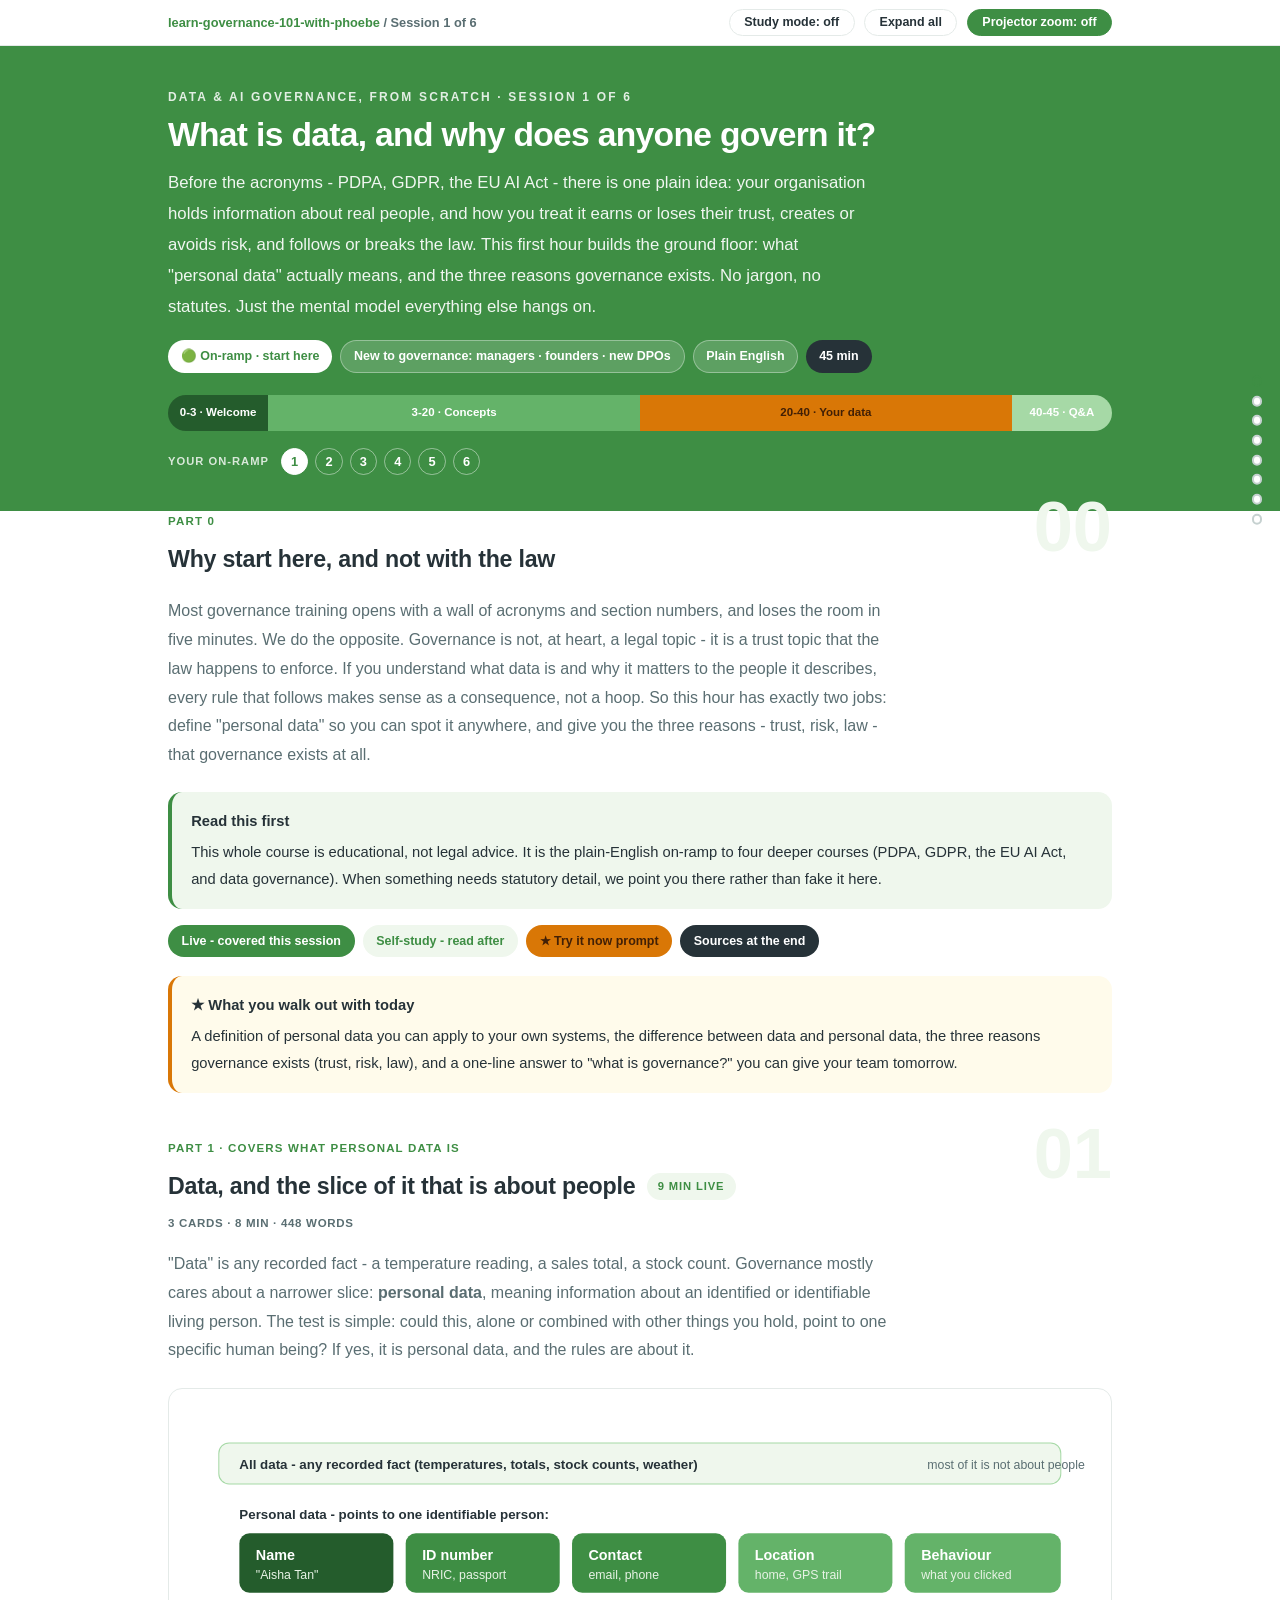
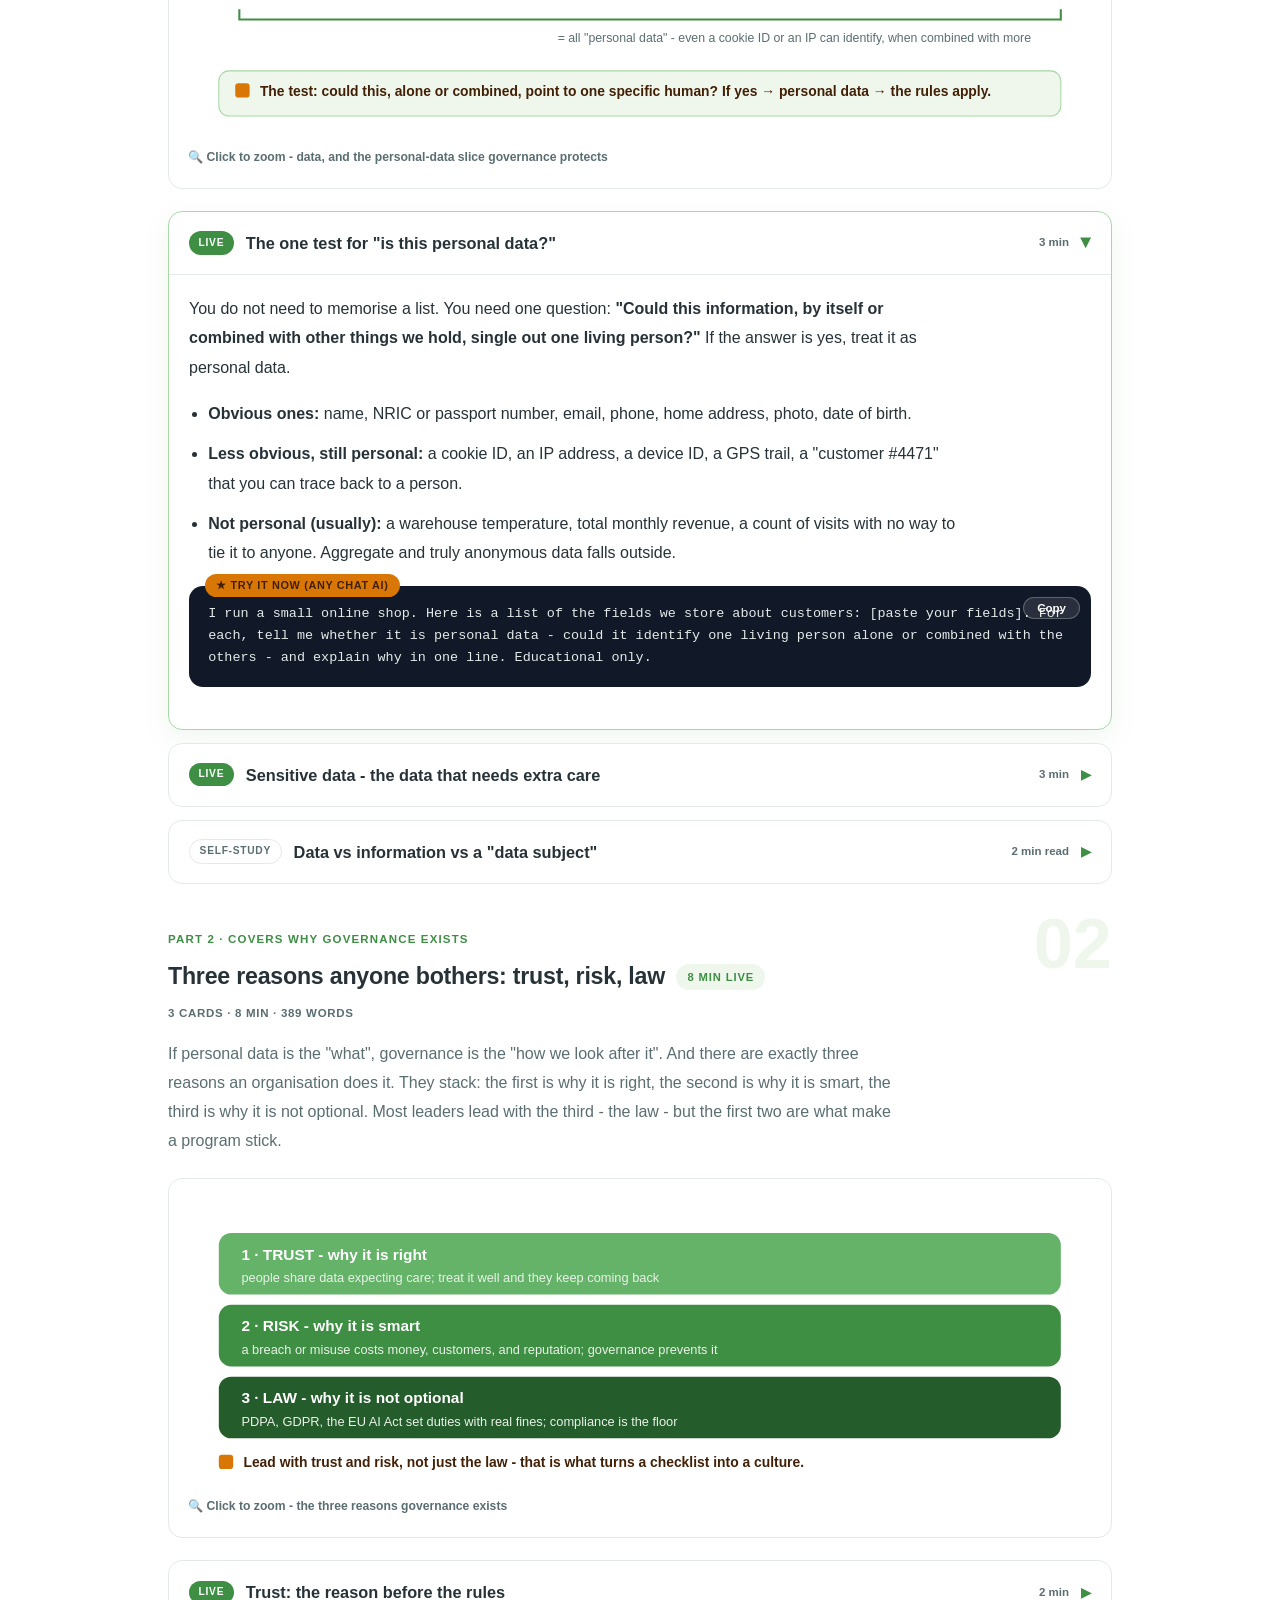
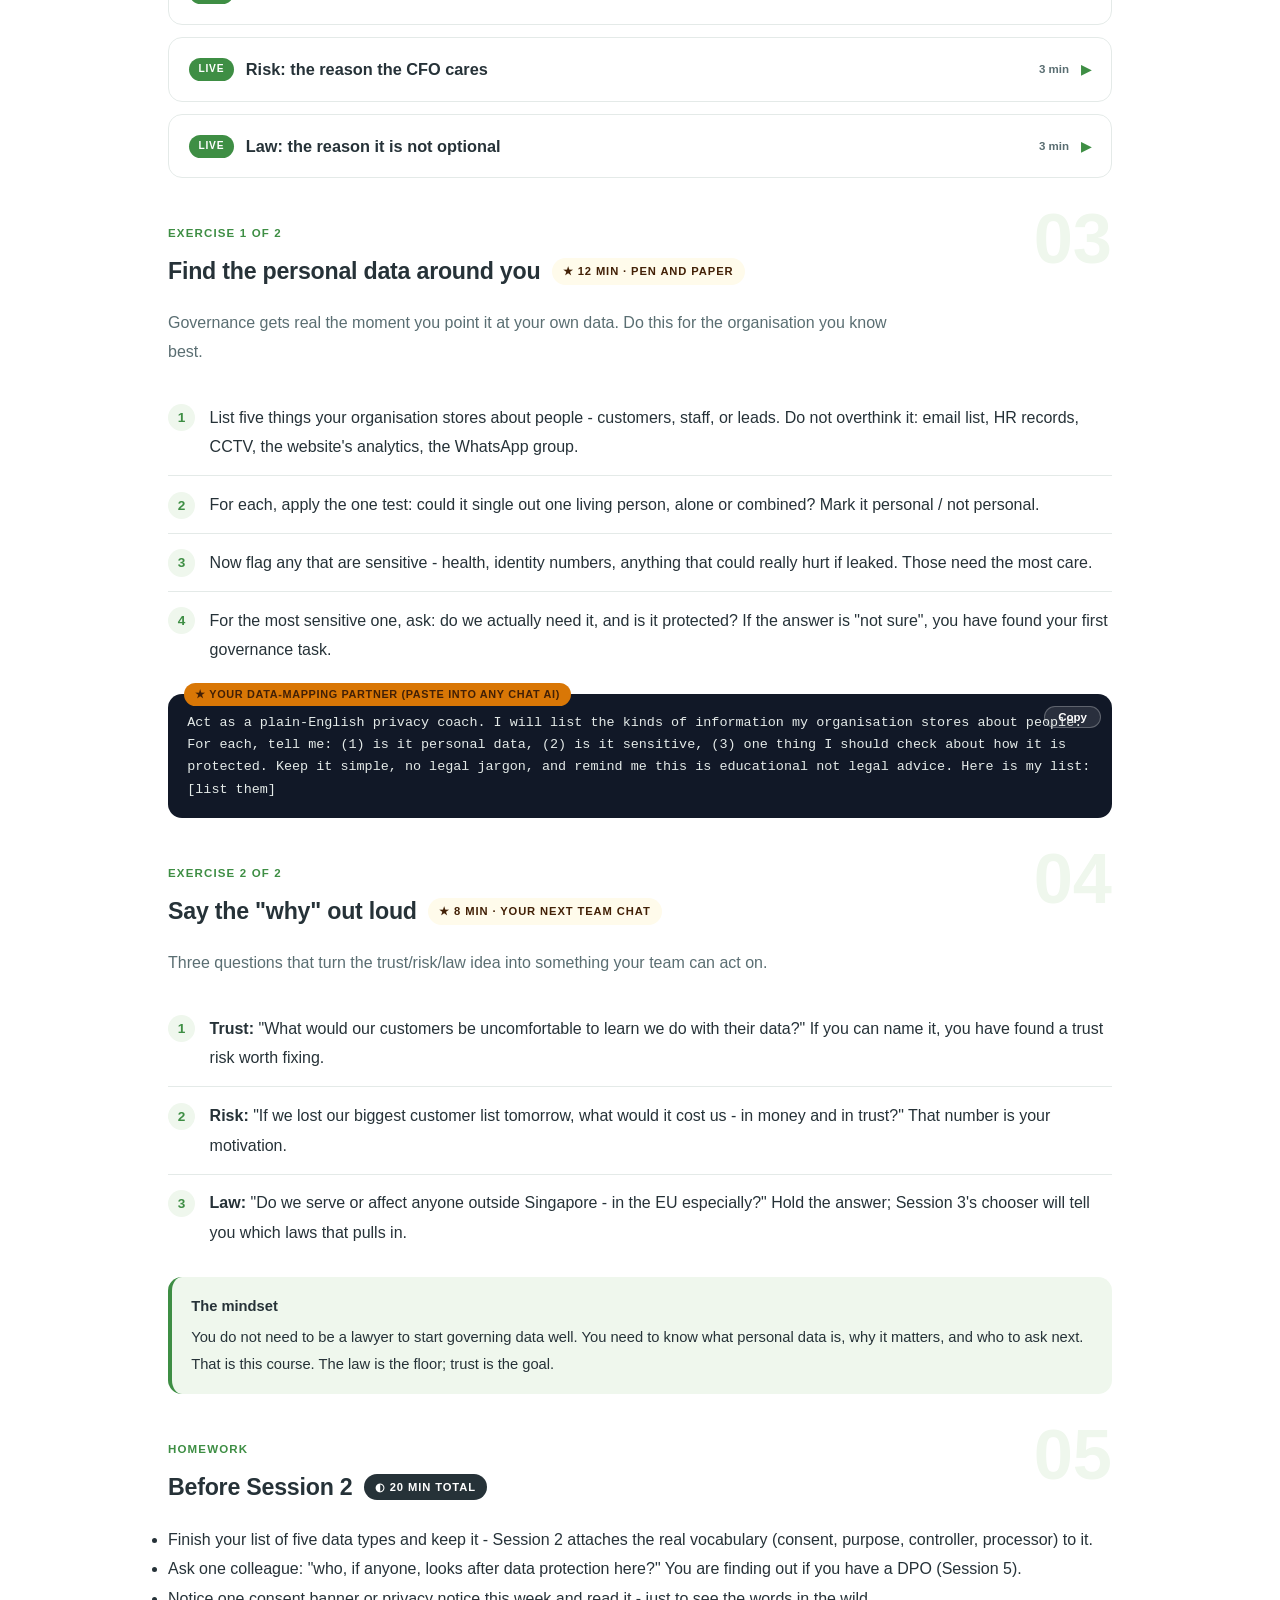
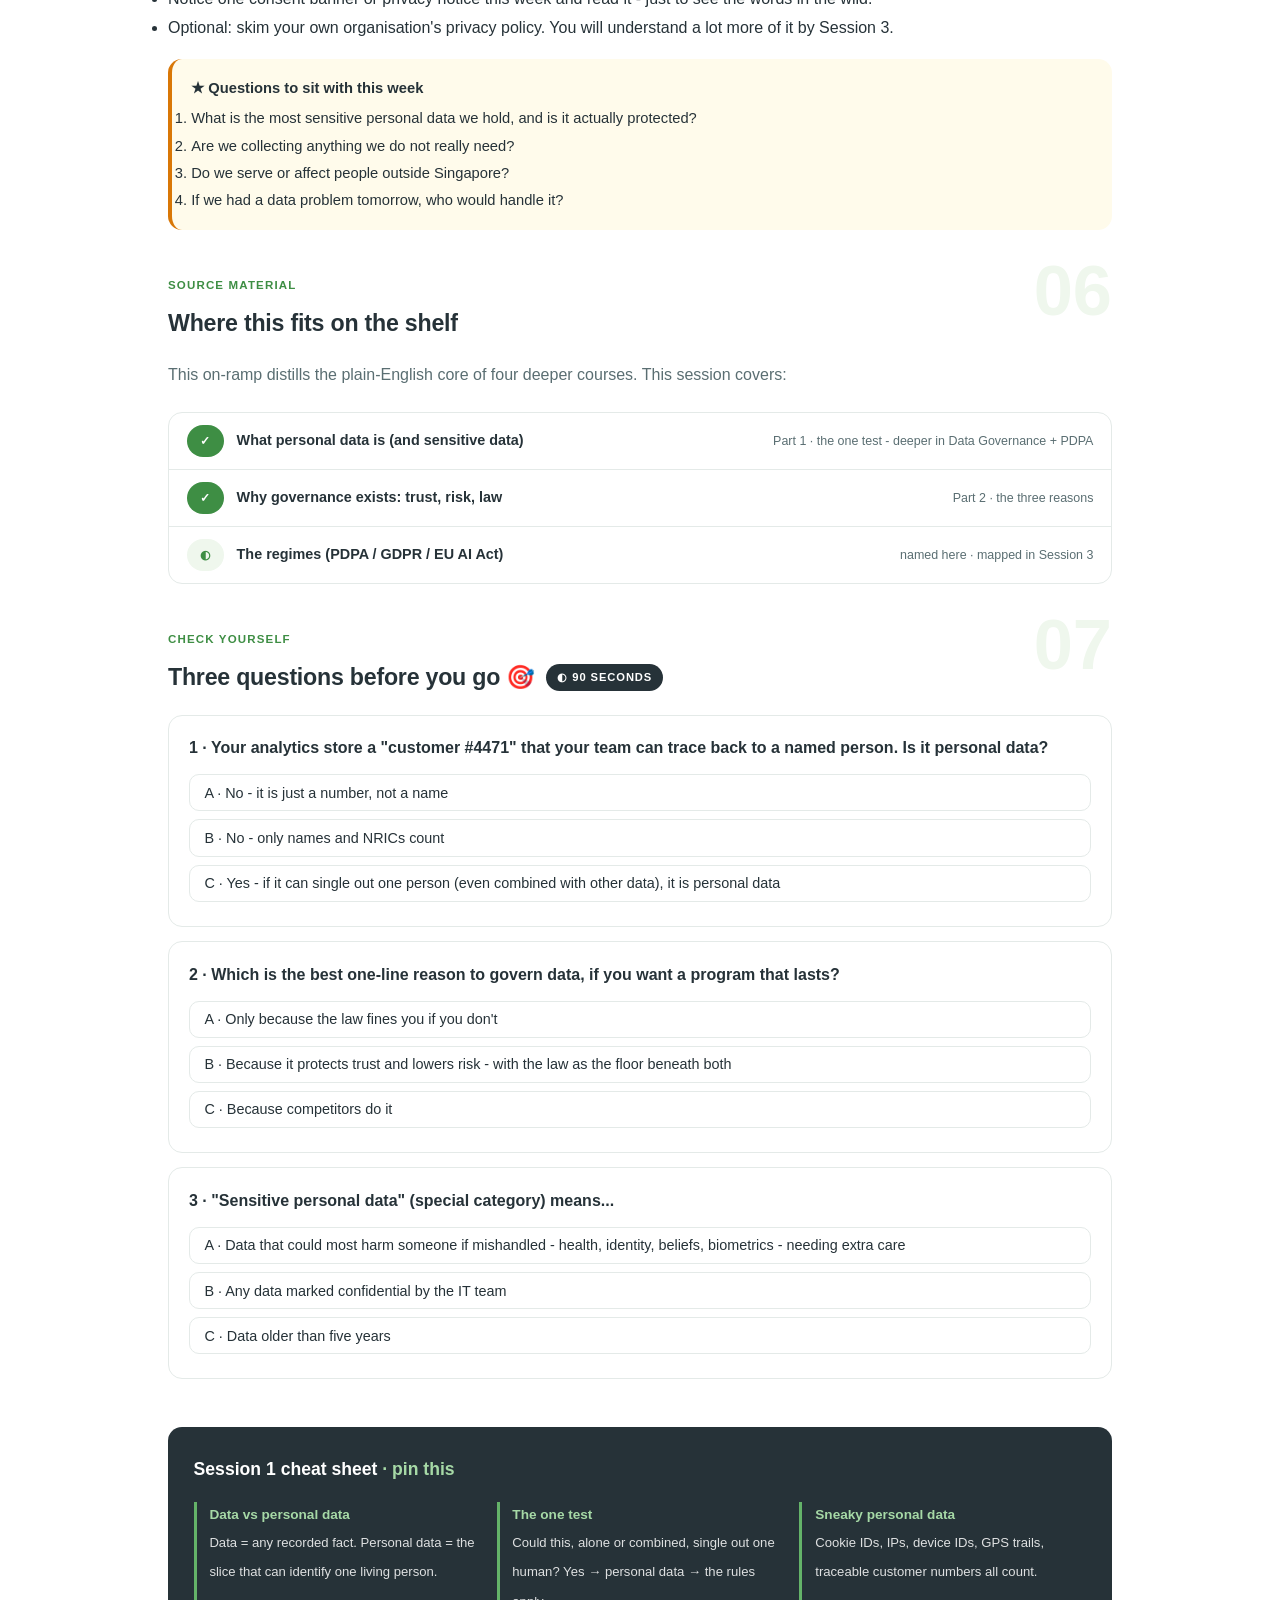
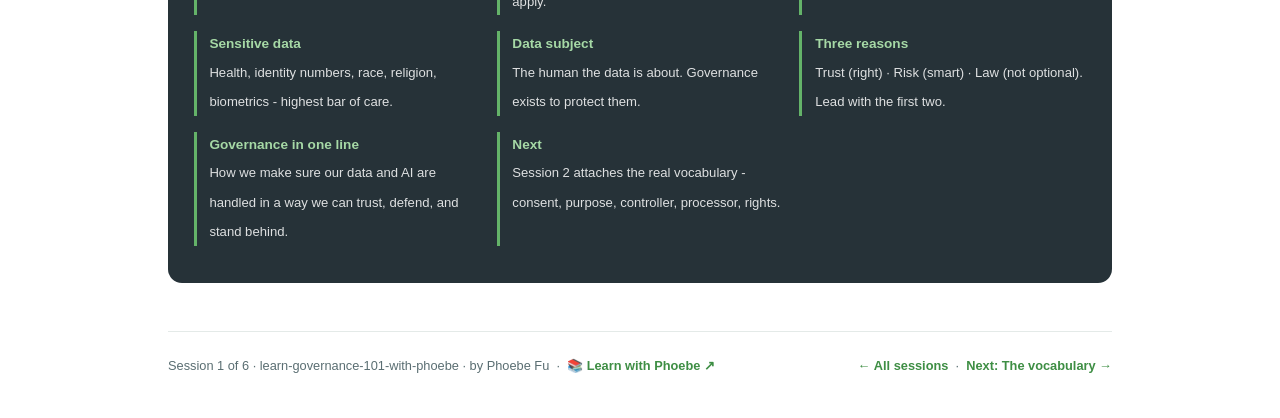
==== courses/a1-what-is-data.html @ fe0d1446 "Fix diagram clipping and make every page readable on a narrow screen Diagrams: measured geometry def" ====
<!DOCTYPE html>
<html lang="en">
<head>
<meta charset="UTF-8">
<meta name="viewport" content="width=device-width, initial-scale=1.0">
<title>Session 1 · What is data, and why governance - learn governance 101 with phoebe</title>
<link rel="stylesheet" href="../assets/style.css?v=5">
</head>
<body>

<div class="toolbar">
  <div class="wrap">
    <span class="crumb"><a href="../index.html">learn-governance-101-with-phoebe</a> / Session 1 of 6</span>
    <button class="btn" id="toggle-all" type="button">Expand all</button>
    <button class="btn primary" id="zoom-toggle" type="button">Projector zoom: off</button>
  </div>
</div>

<header class="masthead">
  <div class="wrap">
    <div class="eyebrow">Data &amp; AI Governance, from scratch · Session 1 of 6</div>
    <h1>What is data, <span class="accent">and why does anyone govern it?</span></h1>
    <p class="sub">Before the acronyms - PDPA, GDPR, the EU AI Act - there is one plain idea: your organisation holds information about real people, and how you treat it earns or loses their trust, creates or avoids risk, and follows or breaks the law. This first hour builds the ground floor: what "personal data" actually means, and the three reasons governance exists. No jargon, no statutes. Just the mental model everything else hangs on.</p>
    <div class="chip-row">
      <span class="chip level">🟢 On-ramp · start here</span>
      <span class="chip audience">New to governance: managers · founders · new DPOs</span>
      <span class="chip audience">Plain English</span>
      <span class="chip time">45 min</span>
    </div>
    <div class="agenda">
      <span class="a1" style="flex:1">0-3 · Welcome</span>
      <span class="a2" style="flex:4">3-20 · Concepts</span>
      <span class="a3" style="flex:4">20-40 · Your data</span>
      <span class="a4" style="flex:1">40-45 · Q&amp;A</span>
    </div>
  </div>
</header>

<main class="wrap">

  <section class="section" id="intro">
    <div class="section-kicker"><span class="klabel">Part 0</span><h2>Why start here, and not with the law</h2></div>
    <p class="lede">Most governance training opens with a wall of acronyms and section numbers, and loses the room in five minutes. We do the opposite. Governance is not, at heart, a legal topic - it is a trust topic that the law happens to enforce. If you understand what data is and why it matters to the people it describes, every rule that follows makes sense as a consequence, not a hoop. So this hour has exactly two jobs: define "personal data" so you can spot it anywhere, and give you the three reasons - trust, risk, law - that governance exists at all.</p>
    <div class="callout tip"><strong>Read this first</strong> This whole course is educational, not legal advice. It is the plain-English on-ramp to four deeper courses (PDPA, GDPR, the EU AI Act, and data governance). When something needs statutory detail, we point you there rather than fake it here.</div>
    <div class="legend">
      <span class="pill solid">Live - covered this session</span>
      <span class="pill light">Self-study - read after</span>
      <span class="pill peach">★ Try it now prompt</span>
      <span class="pill inkpill">Sources at the end</span>
    </div>
    <div class="callout win"><strong>★ What you walk out with today</strong> A definition of personal data you can apply to your own systems, the difference between data and personal data, the three reasons governance exists (trust, risk, law), and a one-line answer to "what is governance?" you can give your team tomorrow.</div>
  </section>

  <section class="section" id="personal-data">
    <div class="section-kicker"><span class="klabel">Part 1 · covers what personal data is</span><h2>Data, and the slice of it that is about people <span class="tag concept">9 min live</span></h2></div>
    <p class="lede">"Data" is any recorded fact - a temperature reading, a sales total, a stock count. Governance mostly cares about a narrower slice: <strong>personal data</strong>, meaning information about an identified or identifiable living person. The test is simple: could this, alone or combined with other things you hold, point to one specific human being? If yes, it is personal data, and the rules are about it.</p>

    <figure class="zoomable">
      <svg viewBox="0 0 880 320" xmlns="http://www.w3.org/2000/svg" role="img" aria-label="All data contains a slice called personal data - name, NRIC, email, location, and behaviour all point to one person - which is what governance protects">
        <style>
          .pdT { font: 700 14px Inter, sans-serif; fill: #FFFFFF; }
          .pdW { font: 400 12px Inter, sans-serif; fill: #E8F3E6; }
          .pdI { font: 700 13px Inter, sans-serif; fill: #263238; }
          .pdS { font: 400 12px Inter, sans-serif; fill: #5A6E72; }
          .pdN { font: 600 13.5px Inter, sans-serif; fill: #422006; }
          .pdBr { stroke: #3E8E44; stroke-width: 2; fill: none; }
        </style>
        <rect x="30" y="34" width="820" height="40" rx="10" fill="#EFF7ED" stroke="#A6D9A6"/>
        <text class="pdI" x="50" y="59">All data - any recorded fact (temperatures, totals, stock counts, weather)</text>
        <text class="pdS" x="720" y="59">most of it is not about people</text>
        <text class="pdI" x="50" y="108">Personal data - points to one identifiable person:</text>
        <rect x="50" y="122" width="150" height="58" rx="10" fill="#245C2C"/>
        <text class="pdT" x="66" y="148">Name</text><text class="pdW" x="66" y="167">"Aisha Tan"</text>
        <rect x="212" y="122" width="150" height="58" rx="10" fill="#3E8E44"/>
        <text class="pdT" x="228" y="148">ID number</text><text class="pdW" x="228" y="167">NRIC, passport</text>
        <rect x="374" y="122" width="150" height="58" rx="10" fill="#3E8E44"/>
        <text class="pdT" x="390" y="148">Contact</text><text class="pdW" x="390" y="167">email, phone</text>
        <rect x="536" y="122" width="150" height="58" rx="10" fill="#64B369"/>
        <text class="pdT" x="552" y="148">Location</text><text class="pdW" x="552" y="167">home, GPS trail</text>
        <rect x="698" y="122" width="152" height="58" rx="10" fill="#64B369"/>
        <text class="pdT" x="714" y="148">Behaviour</text><text class="pdW" x="714" y="167">what you clicked</text>
        <path class="pdBr" d="M50 196 L50 206 L850 206 L850 196"/>
        <text class="pdS" x="360" y="228">= all "personal data" - even a cookie ID or an IP can identify, when combined with more</text>
        <rect x="30" y="256" width="820" height="44" rx="10" fill="#EFF7ED" stroke="#A6D9A6"/>
        <rect x="46" y="268" width="14" height="14" rx="3" fill="#D97706"/>
        <text class="pdN" x="70" y="280">The test: could this, alone or combined, point to one specific human? If yes → personal data → the rules apply.</text>
      </svg>
      <figcaption>🔍 Click to zoom - data, and the personal-data slice governance protects</figcaption>
    </figure>

    <details class="card" open>
      <summary><span class="mode live">Live</span>The one test for "is this personal data?"<span class="mini">3 min</span><span class="caret">▶</span></summary>
      <div class="body">
        <p>You do not need to memorise a list. You need one question: <strong>"Could this information, by itself or combined with other things we hold, single out one living person?"</strong> If the answer is yes, treat it as personal data.</p>
        <ul>
          <li><strong>Obvious ones:</strong> name, NRIC or passport number, email, phone, home address, photo, date of birth.</li>
          <li><strong>Less obvious, still personal:</strong> a cookie ID, an IP address, a device ID, a GPS trail, a "customer #4471" that you can trace back to a person.</li>
          <li><strong>Not personal (usually):</strong> a warehouse temperature, total monthly revenue, a count of visits with no way to tie it to anyone. Aggregate and truly anonymous data falls outside.</li>
        </ul>
        <div class="prompt-box good"><span class="label">★ Try it now (any chat AI)</span>I run a small online shop. Here is a list of the fields we store about customers: [paste your fields]. For each, tell me whether it is personal data - could it identify one living person alone or combined with the others - and explain why in one line. Educational only.</div>
      </div>
    </details>

    <details class="card">
      <summary><span class="mode live">Live</span>Sensitive data - the data that needs extra care<span class="mini">3 min</span><span class="caret">▶</span></summary>
      <div class="body">
        <p>Inside personal data sits an even more careful slice: <strong>sensitive personal data</strong> (the GDPR calls it "special category"). It is the information that could hurt someone most if mishandled - health and medical records, race or ethnicity, religion, sexual orientation, political views, biometric data like fingerprints and face templates, and in Singapore, things like NRIC numbers get special handling.</p>
        <ul>
          <li>The rule of thumb: <strong>the more sensitive the data, the higher the bar</strong> for collecting, storing, and sharing it.</li>
          <li>You do not need the legal categories yet - just the instinct that health, identity, and beliefs deserve more protection than a shipping address.</li>
        </ul>
        <div class="callout example"><span class="ex-pill">Real world</span><p><strong>The gym that stored too much.</strong> A neighbourhood gym collected members' names and emails (fine) but also asked for full medical histories on paper and left the folder at the front desk. That is sensitive personal data, handled with no protection - exactly the combination that turns a small business into a headline. The fix was not complicated: collect only what you need, lock up what you keep.</p></div>
      </div>
    </details>

    <details class="card">
      <summary><span class="mode self">Self-study</span>Data vs information vs a "data subject"<span class="mini">2 min read</span><span class="caret">▶</span></summary>
      <div class="body">
        <p>Three words get used loosely and it is worth pinning them down, because you will meet them everywhere. <strong>Data</strong> is the raw recorded fact ("2026-07-21", "Aisha", "clicked twice"). <strong>Information</strong> is data with meaning attached (Aisha visited on 21 July and clicked twice). And the person the data is about has a name in every privacy law: the <strong>data subject</strong> - the human whose personal data it is. Governance exists to protect the data subject, so keep that person in mind: behind every row in your database is someone who would have opinions about how you treat it. We meet the full vocabulary - controller, processor, consent, purpose - in Session 2.</p>
      </div>
    </details>
  </section>

  <section class="section" id="why-govern">
    <div class="section-kicker"><span class="klabel">Part 2 · covers why governance exists</span><h2>Three reasons anyone bothers: trust, risk, law <span class="tag concept">8 min live</span></h2></div>
    <p class="lede">If personal data is the "what", governance is the "how we look after it". And there are exactly three reasons an organisation does it. They stack: the first is why it is right, the second is why it is smart, the third is why it is not optional. Most leaders lead with the third - the law - but the first two are what make a program stick.</p>

    <figure class="zoomable">
      <svg viewBox="0 0 880 280" xmlns="http://www.w3.org/2000/svg" role="img" aria-label="Three reasons for governance stacked: trust (why it is right), risk (why it is smart), and law (why it is not optional)">
        <style>
          .wgT { font: 700 15px Inter, sans-serif; fill: #FFFFFF; }
          .wgW { font: 400 12.5px Inter, sans-serif; fill: #E8F3E6; }
          .wgN { font: 600 13.5px Inter, sans-serif; fill: #422006; }
        </style>
        <rect x="30" y="34" width="820" height="60" rx="12" fill="#64B369"/>
        <text class="wgT" x="52" y="60">1 · TRUST - why it is right</text>
        <text class="wgW" x="52" y="82">people share data expecting care; treat it well and they keep coming back</text>
        <rect x="30" y="104" width="820" height="60" rx="12" fill="#3E8E44"/>
        <text class="wgT" x="52" y="130">2 · RISK - why it is smart</text>
        <text class="wgW" x="52" y="152">a breach or misuse costs money, customers, and reputation; governance prevents it</text>
        <rect x="30" y="174" width="820" height="60" rx="12" fill="#245C2C"/>
        <text class="wgT" x="52" y="200">3 · LAW - why it is not optional</text>
        <text class="wgW" x="52" y="222">PDPA, GDPR, the EU AI Act set duties with real fines; compliance is the floor</text>
        <rect x="30" y="250" width="14" height="14" rx="3" fill="#D97706"/>
        <text class="wgN" x="54" y="262">Lead with trust and risk, not just the law - that is what turns a checklist into a culture.</text>
      </svg>
      <figcaption>🔍 Click to zoom - the three reasons governance exists</figcaption>
    </figure>

    <details class="card">
      <summary><span class="mode live">Live</span>Trust: the reason before the rules<span class="mini">2 min</span><span class="caret">▶</span></summary>
      <div class="body">
        <p>People hand over their data on an unspoken promise: <em>use this for what I expect, keep it safe, and do not surprise me.</em> Break that promise - sell it on, lose it, use it for something creepy - and the damage is not a fine, it is trust, which is far harder to win back. Governance is, first, keeping that promise. The organisations that get this treat privacy as part of the product, not a compliance tax.</p>
      </div>
    </details>

    <details class="card">
      <summary><span class="mode live">Live</span>Risk: the reason the CFO cares<span class="mini">3 min</span><span class="caret">▶</span></summary>
      <div class="body">
        <p>Mishandled data is a business risk with a price tag. A breach means incident costs, notification duties, lost customers, and sometimes regulatory fines. Misusing data - even legally grey use - invites complaints and brand damage. Governance is how you make that risk small and predictable instead of large and sudden.</p>
        <div class="callout example"><span class="ex-pill">Real world</span><p><strong>Meridian's good week that could have been bad.</strong> A mid-size retailer, Meridian, spotted that an old marketing list with 30,000 emails was sitting unencrypted on a shared drive. Because they had a simple governance habit - a quarterly "what data do we hold, and where?" review - they caught it and locked it down before anyone else found it. No headline, no fine. That quiet non-event is exactly what good governance looks like: the disaster that did not happen.</p></div>
      </div>
    </details>

    <details class="card">
      <summary><span class="mode live">Live</span>Law: the reason it is not optional<span class="mini">3 min</span><span class="caret">▶</span></summary>
      <div class="body">
        <p>Finally, the law makes parts of this mandatory, with teeth. You will meet three regimes at a glance in Session 3, so just hold the shape for now:</p>
        <ul>
          <li><strong>Singapore's PDPA</strong> - the baseline for handling personal data in Singapore, plus the Do Not Call rules for marketing.</li>
          <li><strong>The EU's GDPR</strong> - the world's most influential privacy law, and it can reach a Singapore company that serves people in the EU.</li>
          <li><strong>The EU AI Act</strong> - the first big law specifically for AI systems, risk-tiered, and it too can reach beyond Europe.</li>
        </ul>
        <p>The fines are real (the GDPR's top tier runs into the tens of millions of euros), but notice the order: the law is reason three. If you only ever chase the law, you build a brittle checklist. If you lead with trust and risk, compliance tends to follow.</p>
        <div class="callout tip"><strong>Governance in one sentence</strong> "Governance is how we make sure the data and AI we use is handled in a way we can trust, defend, and stand behind." Say that in your next meeting and you will be ahead of most rooms.</div>
      </div>
    </details>
  </section>

  <section class="section" id="exercise-1">
    <div class="section-kicker"><span class="klabel">Exercise 1 of 2</span><h2>Find the personal data around you <span class="tag demo">★ 12 min · pen and paper</span></h2></div>
    <p class="lede">Governance gets real the moment you point it at your own data. Do this for the organisation you know best.</p>
    <div class="steps">
      <div class="step"><p>List five things your organisation stores about people - customers, staff, or leads. Do not overthink it: email list, HR records, CCTV, the website's analytics, the WhatsApp group.</p></div>
      <div class="step"><p>For each, apply the one test: could it single out one living person, alone or combined? Mark it personal / not personal.</p></div>
      <div class="step"><p>Now flag any that are sensitive - health, identity numbers, anything that could really hurt if leaked. Those need the most care.</p></div>
      <div class="step"><p>For the most sensitive one, ask: do we actually need it, and is it protected? If the answer is "not sure", you have found your first governance task.</p></div>
    </div>
    <div class="prompt-box good"><span class="label">★ Your data-mapping partner (paste into any chat AI)</span>Act as a plain-English privacy coach. I will list the kinds of information my organisation stores about people. For each, tell me: (1) is it personal data, (2) is it sensitive, (3) one thing I should check about how it is protected. Keep it simple, no legal jargon, and remind me this is educational not legal advice. Here is my list: [list them]</div>
  </section>

  <section class="section" id="exercise-2">
    <div class="section-kicker"><span class="klabel">Exercise 2 of 2</span><h2>Say the "why" out loud <span class="tag demo">★ 8 min · your next team chat</span></h2></div>
    <p class="lede">Three questions that turn the trust/risk/law idea into something your team can act on.</p>
    <div class="steps">
      <div class="step"><p><strong>Trust:</strong> "What would our customers be uncomfortable to learn we do with their data?" If you can name it, you have found a trust risk worth fixing.</p></div>
      <div class="step"><p><strong>Risk:</strong> "If we lost our biggest customer list tomorrow, what would it cost us - in money and in trust?" That number is your motivation.</p></div>
      <div class="step"><p><strong>Law:</strong> "Do we serve or affect anyone outside Singapore - in the EU especially?" Hold the answer; Session 3's chooser will tell you which laws that pulls in.</p></div>
    </div>
    <div class="callout tip"><strong>The mindset</strong> You do not need to be a lawyer to start governing data well. You need to know what personal data is, why it matters, and who to ask next. That is this course. The law is the floor; trust is the goal.</div>
  </section>

  <section class="section" id="homework">
    <div class="section-kicker"><span class="klabel">Homework</span><h2>Before Session 2 <span class="tag exercise">◐ 20 min total</span></h2></div>
    <ul>
      <li>Finish your list of five data types and keep it - Session 2 attaches the real vocabulary (consent, purpose, controller, processor) to it.</li>
      <li>Ask one colleague: "who, if anyone, looks after data protection here?" You are finding out if you have a DPO (Session 5).</li>
      <li>Notice one consent banner or privacy notice this week and read it - just to see the words in the wild.</li>
      <li>Optional: skim your own organisation's privacy policy. You will understand a lot more of it by Session 3.</li>
    </ul>
    <div class="callout win"><strong>★ Questions to sit with this week</strong>
      <ol>
        <li>What is the most sensitive personal data we hold, and is it actually protected?</li>
        <li>Are we collecting anything we do not really need?</li>
        <li>Do we serve or affect people outside Singapore?</li>
        <li>If we had a data problem tomorrow, who would handle it?</li>
      </ol>
    </div>
  </section>

  <section class="section" id="official">
    <div class="section-kicker"><span class="klabel">Source material</span><h2>Where this fits on the shelf</h2></div>
    <p class="lede">This on-ramp distills the plain-English core of four deeper courses. This session covers:</p>
    <div class="covered">
      <div class="covered-row"><span class="status pill solid">✓</span><span class="name">What personal data is (and sensitive data)</span><span class="note">Part 1 · the one test - deeper in Data Governance + PDPA</span></div>
      <div class="covered-row"><span class="status pill solid">✓</span><span class="name">Why governance exists: trust, risk, law</span><span class="note">Part 2 · the three reasons</span></div>
      <div class="covered-row"><span class="status pill light">◐</span><span class="name">The regimes (PDPA / GDPR / EU AI Act)</span><span class="note">named here · mapped in Session 3</span></div>
    </div>
  </section>

  <section class="section" id="quiz">
    <div class="section-kicker"><span class="klabel">Check yourself</span><h2>Three questions before you go 🎯 <span class="tag exercise">◐ 90 seconds</span></h2></div>
    <div class="quiz-q" data-answer="2">
      <p class="qtext">1 · Your analytics store a "customer #4471" that your team can trace back to a named person. Is it personal data?</p>
      <button class="qopt" type="button">A · No - it is just a number, not a name</button>
      <button class="qopt" type="button">B · No - only names and NRICs count</button>
      <button class="qopt" type="button">C · Yes - if it can single out one person (even combined with other data), it is personal data</button>
      <p class="qwhy">The test is whether it can identify one living person alone or combined with what else you hold. A traceable ID, cookie, or IP all qualify.</p>
    </div>
    <div class="quiz-q" data-answer="1">
      <p class="qtext">2 · Which is the best one-line reason to govern data, if you want a program that lasts?</p>
      <button class="qopt" type="button">A · Only because the law fines you if you don't</button>
      <button class="qopt" type="button">B · Because it protects trust and lowers risk - with the law as the floor beneath both</button>
      <button class="qopt" type="button">C · Because competitors do it</button>
      <p class="qwhy">Trust and risk are why governance sticks; the law makes parts mandatory but a law-only checklist tends to be brittle.</p>
    </div>
    <div class="quiz-q" data-answer="0">
      <p class="qtext">3 · "Sensitive personal data" (special category) means...</p>
      <button class="qopt" type="button">A · Data that could most harm someone if mishandled - health, identity, beliefs, biometrics - needing extra care</button>
      <button class="qopt" type="button">B · Any data marked confidential by the IT team</button>
      <button class="qopt" type="button">C · Data older than five years</button>
      <p class="qwhy">Sensitive / special-category data (health, race, religion, sexual orientation, biometrics, and the like) carries a higher bar for how you collect, store, and share it.</p>
    </div>
    <p class="quiz-score"></p>
  </section>

  <section class="cheat" id="cheatsheet">
    <h3>Session 1 cheat sheet <span>· pin this</span></h3>
    <div class="grid-2">
      <div class="cheat-item"><b>Data vs personal data</b><span>Data = any recorded fact. Personal data = the slice that can identify one living person.</span></div>
      <div class="cheat-item"><b>The one test</b><span>Could this, alone or combined, single out one human? Yes → personal data → the rules apply.</span></div>
      <div class="cheat-item"><b>Sneaky personal data</b><span>Cookie IDs, IPs, device IDs, GPS trails, traceable customer numbers all count.</span></div>
      <div class="cheat-item"><b>Sensitive data</b><span>Health, identity numbers, race, religion, biometrics - highest bar of care.</span></div>
      <div class="cheat-item"><b>Data subject</b><span>The human the data is about. Governance exists to protect them.</span></div>
      <div class="cheat-item"><b>Three reasons</b><span>Trust (right) · Risk (smart) · Law (not optional). Lead with the first two.</span></div>
      <div class="cheat-item"><b>Governance in one line</b><span>How we make sure our data and AI are handled in a way we can trust, defend, and stand behind.</span></div>
      <div class="cheat-item"><b>Next</b><span>Session 2 attaches the real vocabulary - consent, purpose, controller, processor, rights.</span></div>
    </div>
  </section>

  <footer class="pagefoot">
    <span>Session 1 of 6 · learn-governance-101-with-phoebe · by Phoebe Fu &nbsp;·&nbsp; 📚 <a href="https://phoebefu6.github.io/learn-with-phoebe/">Learn with Phoebe ↗</a></span>
    <span><a href="../index.html">← All sessions</a> &nbsp;·&nbsp; <a href="a2-vocabulary.html">Next: The vocabulary →</a></span>
  </footer>

</main>

<script src="../assets/app.js?v=5"></script>
</body>
</html>
---- assets/style.css ----
/* learn-claude-with-phoebe - editorial bold design system
   Accent: indigo #3E8E44 · Ink: #263238 · Flagship: amber #D97706 */

:root {
  --indigo: #3E8E44;
  --indigo-deep: #245C2C;
  --indigo-mid: #64B369;
  --indigo-soft: #A6D9A6;
  --indigo-50: #EFF7ED;
  --ink: #263238;
  --muted: #5A6E72;
  --faint: #C6D1D0;
  --hairline: #E4EAE8;
  --amber: #D97706;
  --amber-ink: #422006;
  --amber-50: #FFFBEB;
  --paper: #FFFFFF;
  --code-bg: #111827;
  --code-ink: #E4EAE8;
  --radius: 14px;
}

* { margin: 0; padding: 0; box-sizing: border-box; }

html { font-size: 16px; scroll-behavior: smooth; }
html.zoom-125 { font-size: 20px; }
html.zoom-150 { font-size: 24px; }

body {
  font-family: "Inter", -apple-system, BlinkMacSystemFont, "Segoe UI", Roboto, sans-serif;
  background: var(--paper);
  color: var(--ink);
  line-height: 1.85;
  font-feature-settings: "tnum";
}

.wrap { max-width: 62rem; margin: 0 auto; padding: 0 1.5rem; }

/* ---------- header band ---------- */
.masthead {
  background: var(--indigo);
  color: #fff;
  padding: 2.5rem 0 2.25rem;
}
.masthead .eyebrow {
  font-size: .75rem;
  letter-spacing: .18em;
  text-transform: uppercase;
  opacity: .85;
  font-weight: 600;
}
.masthead h1 {
  font-size: 2.1rem;
  line-height: 1.15;
  font-weight: 800;
  margin: .5rem 0 .75rem;
  letter-spacing: -.02em;
}
.masthead h1 .accent { color: inherit; }
.masthead .sub { font-size: 1.05rem; opacity: .92; max-width: 44rem; }

.chip-row { display: flex; flex-wrap: wrap; gap: .5rem; margin-top: 1.1rem; }
.chip {
  display: inline-flex;
  align-items: center;
  gap: .35rem;
  border-radius: 999px;
  padding: .25rem .8rem;
  font-size: .78rem;
  font-weight: 600;
  white-space: nowrap;
}
.chip.level { background: #fff; color: var(--indigo); }
.chip.audience { background: rgba(255,255,255,.16); color: #fff; border: 1px solid rgba(255,255,255,.35); }
.chip.time { background: var(--ink); color: #fff; font-variant-numeric: tabular-nums; }

/* ---------- agenda bar ---------- */
.agenda {
  display: flex;
  border-radius: 999px;
  overflow: hidden;
  margin: 1.4rem 0 0;
  font-size: .72rem;
  font-weight: 600;
  text-align: center;
  color: #fff;
}
.agenda span { padding: .45rem .3rem; white-space: nowrap; overflow: hidden; text-overflow: ellipsis; }
.agenda .a1 { background: var(--indigo-deep); }
.agenda .a2 { background: var(--indigo-mid); }
.agenda .a3 { background: var(--amber); color: var(--amber-ink); }
.agenda .a4 { background: var(--indigo-soft); }

/* ---------- toolbar ---------- */
.toolbar {
  position: sticky;
  top: 0;
  z-index: 40;
  background: rgba(255,255,255,.94);
  backdrop-filter: blur(6px);
  border-bottom: 1px solid var(--hairline);
  padding: .55rem 0;
}
.toolbar .wrap { display: flex; align-items: center; gap: .6rem; }
.toolbar .crumb { font-size: .8rem; color: var(--muted); font-weight: 600; margin-right: auto; }
.toolbar .crumb a { color: var(--indigo); text-decoration: none; }
.btn {
  border: 1px solid var(--hairline);
  background: #fff;
  color: var(--ink);
  border-radius: 999px;
  padding: .35rem .9rem;
  font-size: .78rem;
  font-weight: 600;
  cursor: pointer;
  font-family: inherit;
  transition: all .15s ease;
}
.btn:hover { border-color: var(--indigo); color: var(--indigo); }
.btn.primary { background: var(--indigo); border-color: var(--indigo); color: #fff; }
.btn.primary:hover { background: var(--indigo-deep); }

/* ---------- sections ---------- */
main { padding: 2.5rem 0 4rem; }

.section { margin-bottom: 2.8rem; }
.section-kicker { margin-bottom: 1rem; }
.section-kicker .klabel {
  display: block;
  font-size: .72rem;
  text-transform: uppercase;
  letter-spacing: .1em;
  color: var(--indigo);
  font-weight: 700;
  margin-bottom: .35rem;
}
.section-kicker h2 {
  font-size: 1.45rem;
  font-weight: 800;
  letter-spacing: -.01em;
  display: flex;
  align-items: center;
  gap: .7rem;
  flex-wrap: wrap;
}
.section-kicker .tag {
  border-radius: 999px;
  padding: .18rem .7rem;
  font-size: .7rem;
  font-weight: 700;
  text-transform: uppercase;
  letter-spacing: .08em;
}
.tag.concept { background: var(--indigo-50); color: var(--indigo); }
.tag.demo { background: var(--amber-50); color: var(--amber-ink); }
.tag.exercise { background: var(--ink); color: #fff; }

.lede { color: var(--muted); max-width: 46rem; margin-bottom: 1.4rem; line-height: 1.8; }

/* live vs self-study markers on cards */
.mode {
  font-size: .64rem;
  font-weight: 700;
  text-transform: uppercase;
  letter-spacing: .07em;
  padding: .14rem .6rem;
  border-radius: 999px;
  flex: none;
}
.mode.live { background: var(--indigo); color: #fff; }
.mode.self { background: #fff; color: var(--muted); border: 1px solid var(--hairline); }

/* ---------- accordions ---------- */
details.card {
  border: 1px solid var(--hairline);
  border-radius: var(--radius);
  margin-bottom: .8rem;
  overflow: hidden;
  background: #fff;
}
details.card[open] { border-color: var(--indigo-soft); box-shadow: 0 8px 28px rgba(62,142,68,.08); }
details.card summary {
  list-style: none;
  cursor: pointer;
  padding: 1rem 1.25rem;
  display: flex;
  align-items: center;
  gap: .75rem;
  font-weight: 700;
  font-size: 1.02rem;
  user-select: none;
}
details.card summary::-webkit-details-marker { display: none; }
details.card summary .dot {
  width: .6rem; height: .6rem;
  border-radius: 999px;
  background: var(--indigo);
  flex: none;
}
details.card summary .mini { margin-left: auto; font-size: .72rem; color: var(--muted); font-weight: 600; white-space: nowrap; }
details.card summary .caret { transition: transform .2s ease; color: var(--indigo); font-size: .8rem; }
details.card[open] summary .caret { transform: rotate(90deg); }
details.card .body { padding: 0 1.25rem 1.4rem; border-top: 1px solid var(--hairline); padding-top: 1.15rem; }
details.card .body p { margin-bottom: 1.05rem; max-width: 48rem; }
details.card .body p:last-child { margin-bottom: 0; }
details.card .body ul, details.card .body ol { margin: 0 0 1.1rem 1.2rem; max-width: 47rem; }
details.card .body li { margin-bottom: .65rem; }
details.card .body h4 { font-size: .95rem; font-weight: 700; margin: 1.1rem 0 .45rem; }
details.card .body h4:first-child { margin-top: 0; }

/* ---------- pills & legends ---------- */
.legend { display: flex; flex-wrap: wrap; gap: .5rem; margin: 0 0 1.2rem; }
.pill {
  display: inline-flex;
  align-items: center;
  gap: .4rem;
  border-radius: 999px;
  padding: .28rem .85rem;
  font-size: .78rem;
  font-weight: 600;
}
.pill.solid { background: var(--indigo); color: #fff; }
.pill.light { background: var(--indigo-50); color: var(--indigo); }
.pill.inkpill { background: var(--ink); color: #fff; }
.pill.amber, .pill.peach { background: var(--amber); color: var(--amber-ink); }
.pill.bare { color: var(--faint); }

/* ---------- 4D grid ---------- */
.grid-2 { display: grid; grid-template-columns: repeat(auto-fit, minmax(15rem, 1fr)); gap: .8rem; margin: .5rem 0 1rem; }
.d-card {
  border: 1px solid var(--hairline);
  border-left: 4px solid var(--indigo);
  border-radius: 10px;
  padding: 1rem 1.1rem;
}
.d-card h4 { font-size: .95rem; margin-bottom: .3rem; }
.d-card h4 .lead-letter { color: var(--indigo); }
.d-card p { font-size: .86rem; color: var(--muted); margin: 0; }

/* ---------- tables ---------- */
table.clean { width: 100%; border-collapse: collapse; font-size: .9rem; margin: .4rem 0 1rem; }
table.clean th {
  text-align: left;
  font-size: .72rem;
  text-transform: uppercase;
  letter-spacing: .08em;
  color: var(--muted);
  padding: .5rem .6rem;
  border-bottom: 2px solid var(--ink);
}
table.clean td { padding: .7rem .6rem; border-bottom: .5px solid var(--hairline); vertical-align: top; line-height: 1.7; }
table.clean td:first-child { font-weight: 600; }

/* ---------- prompt boxes ---------- */
.prompt-box {
  position: relative;
  background: var(--code-bg);
  color: var(--code-ink);
  border-radius: var(--radius);
  padding: 1.1rem 1.2rem;
  margin: 1rem 0 1.2rem;
  font-family: "SF Mono", ui-monospace, Menlo, Consolas, monospace;
  font-size: .84rem;
  line-height: 1.65;
  white-space: pre-wrap;
  word-break: break-word;
}
.prompt-box .label {
  position: absolute;
  top: -0.7rem;
  left: 1rem;
  background: var(--indigo);
  color: #fff;
  font-family: "Inter", -apple-system, sans-serif;
  font-size: .68rem;
  font-weight: 700;
  letter-spacing: .06em;
  text-transform: uppercase;
  border-radius: 999px;
  padding: .15rem .7rem;
}
.prompt-box.bad .label { background: var(--faint); color: var(--ink); }
.prompt-box.good .label { background: var(--amber); color: var(--amber-ink); }
.copy-btn {
  position: absolute;
  top: .7rem;
  right: .7rem;
  background: rgba(255,255,255,.1);
  border: 1px solid rgba(255,255,255,.25);
  color: #fff;
  border-radius: 999px;
  padding: .25rem .8rem;
  font-size: .72rem;
  font-weight: 600;
  cursor: pointer;
  font-family: "Inter", -apple-system, sans-serif;
  transition: background .15s ease;
}
.copy-btn:hover { background: rgba(255,255,255,.22); }
.copy-btn.copied { background: var(--amber); border-color: var(--amber); color: var(--amber-ink); }

/* ---------- demo steps ---------- */
.steps { counter-reset: step; margin: .6rem 0 1rem; }
.step {
  display: flex;
  gap: .9rem;
  padding: .85rem 0;
  border-bottom: .5px solid var(--hairline);
}
.step:last-child { border-bottom: none; }
.step::before {
  counter-increment: step;
  content: counter(step);
  flex: none;
  width: 1.7rem; height: 1.7rem;
  border-radius: 999px;
  background: var(--indigo-50);
  color: var(--indigo);
  font-weight: 700;
  font-size: .85rem;
  display: inline-flex;
  align-items: center;
  justify-content: center;
  margin-top: .1rem;
}
.step p { margin: 0; }

/* ---------- callouts ---------- */
.callout {
  border-radius: var(--radius);
  padding: 1rem 1.2rem;
  margin: 1rem 0;
  font-size: .92rem;
}
.callout.tip { background: var(--indigo-50); border-left: 4px solid var(--indigo); }
.callout.win { background: var(--amber-50); border-left: 4px solid var(--amber); }
.callout strong:first-child { display: block; margin-bottom: .2rem; }

.callout.example {
  background: #FFFFFF;
  border: 1px solid var(--hairline);
  border-left: 4px solid var(--amber);
  font-size: .9rem;
}
.callout.example .ex-pill {
  display: inline-block;
  background: var(--amber);
  color: var(--amber-ink);
  border-radius: 999px;
  padding: .15rem .7rem;
  font-size: .68rem;
  font-weight: 700;
  text-transform: uppercase;
  letter-spacing: .06em;
  margin-bottom: .5rem;
}
.callout.example p { margin: 0 0 .75rem; max-width: 47rem; }
.callout.example p:last-child { margin-bottom: 0; }
.callout.example ul { margin: 0 0 0 1.1rem; max-width: 46rem; }
.callout.example li { margin-bottom: .6rem; }
.callout.example li:last-child { margin-bottom: 0; }

/* ---------- zoomable figures ---------- */
figure.zoomable {
  border: 1px solid var(--hairline);
  border-radius: var(--radius);
  padding: 1.2rem;
  margin: 1rem 0 1.4rem;
  cursor: zoom-in;
  transition: box-shadow .15s ease;
  background: #fff;
}
figure.zoomable:hover { box-shadow: 0 8px 28px rgba(62,142,68,.12); }
figure.zoomable svg, figure.zoomable img { width: 100%; height: auto; display: block; }
figure.zoomable figcaption {
  margin-top: .6rem;
  font-size: .76rem;
  color: var(--muted);
  font-weight: 600;
  display: flex;
  align-items: center;
  gap: .4rem;
}

.lightbox {
  position: fixed;
  inset: 0;
  z-index: 100;
  background: rgba(31,41,55,.9);
  display: none;
  align-items: center;
  justify-content: center;
  padding: 3vh 3vw;
  cursor: zoom-out;
}
.lightbox.open { display: flex; }
.lightbox .inner {
  background: #fff;
  border-radius: var(--radius);
  padding: 2rem;
  max-width: 94vw;
  max-height: 92vh;
  overflow: auto;
}
.lightbox .inner svg, .lightbox .inner img { width: min(88vw, 70rem); height: auto; }
.lightbox .close-hint {
  position: fixed;
  top: 1rem; right: 1.4rem;
  color: #fff;
  font-size: .8rem;
  font-weight: 600;
  opacity: .8;
}

/* ---------- courses covered ---------- */
.covered { border: 1px solid var(--hairline); border-radius: var(--radius); overflow: hidden; }
.covered-row {
  display: flex;
  align-items: baseline;
  gap: .8rem;
  padding: .75rem 1.1rem;
  border-bottom: .5px solid var(--hairline);
  font-size: .9rem;
}
.covered-row:last-child { border-bottom: none; }
.covered-row .status { flex: none; }
.covered-row .name { font-weight: 600; }
.covered-row .note { margin-left: auto; color: var(--muted); font-size: .78rem; text-align: right; }

/* ---------- cheat sheet footer ---------- */
.cheat {
  background: var(--ink);
  color: #fff;
  border-radius: var(--radius);
  padding: 1.6rem 1.6rem 1.3rem;
  margin-top: 3rem;
}
.cheat h3 { font-size: 1.1rem; margin-bottom: 1rem; }
.cheat h3 span { color: var(--indigo-soft); }
.cheat .grid-2 { gap: 1rem; }
.cheat .cheat-item { border-left: 3px solid var(--indigo-mid); padding-left: .8rem; }
.cheat .cheat-item b { display: block; font-size: .85rem; color: var(--indigo-soft); }
.cheat .cheat-item span { font-size: .82rem; opacity: .85; }

footer.pagefoot {
  border-top: 1px solid var(--hairline);
  margin-top: 3rem;
  padding: 1.4rem 0 2.5rem;
  font-size: .8rem;
  color: var(--muted);
  display: flex;
  justify-content: space-between;
  flex-wrap: wrap;
  gap: .8rem;
}
footer.pagefoot a { color: var(--indigo); text-decoration: none; font-weight: 600; }

/* ---------- wayfinding: reading progress + section dots + part numbers ---------- */

#progress-bar {
  position: fixed;
  top: 0; left: 0;
  height: 3px;
  width: 0;
  background: linear-gradient(90deg, var(--indigo), var(--amber));
  z-index: 90;
}

.pagenav {
  position: fixed;
  right: 1.1rem;
  top: 50%;
  transform: translateY(-50%);
  z-index: 50;
  display: flex;
  flex-direction: column;
  gap: .55rem;
}
.pagenav a {
  width: .68rem; height: .68rem;
  border-radius: 999px;
  background: #fff;
  border: 2px solid var(--faint);
  display: block;
  position: relative;
  transition: all .15s ease;
}
.pagenav a:hover { border-color: var(--indigo); transform: scale(1.3); }
.pagenav a.active { background: var(--indigo); border-color: var(--indigo); }
.pagenav a .nlabel {
  position: absolute;
  right: 1.4rem;
  top: 50%;
  transform: translateY(-50%);
  background: var(--ink);
  color: #fff;
  font-size: .7rem;
  font-weight: 600;
  padding: .22rem .65rem;
  border-radius: 6px;
  white-space: nowrap;
  opacity: 0;
  pointer-events: none;
  transition: opacity .15s ease;
}
.pagenav a:hover .nlabel { opacity: 1; }
@media (max-width: 74rem) { .pagenav { display: none; } }

main { counter-reset: partnum -1; }
.section .section-kicker { position: relative; }
.section .section-kicker::before {
  counter-increment: partnum;
  content: counter(partnum, decimal-leading-zero);
  position: absolute;
  right: 0;
  top: -1.2rem;
  font-size: 4.4rem;
  font-weight: 800;
  color: var(--indigo-50);
  line-height: 1;
  font-variant-numeric: tabular-nums;
  pointer-events: none;
  z-index: 0;
}
.section .section-kicker > * { position: relative; z-index: 1; }

details.card summary { transition: background .15s ease; }
details.card summary:hover { background: #F6FEFB; }

/* ---------- journey strip: you are here in the series ---------- */
.journey {
  display: flex;
  align-items: center;
  gap: .45rem;
  margin-top: 1.1rem;
  flex-wrap: wrap;
}
.journey .jlabel { font-size: .7rem; font-weight: 700; text-transform: uppercase; letter-spacing: .09em; opacity: .8; margin-right: .3rem; }
.journey a {
  width: 1.7rem; height: 1.7rem;
  border-radius: 999px;
  display: inline-flex;
  align-items: center;
  justify-content: center;
  font-size: .8rem;
  font-weight: 700;
  text-decoration: none;
  color: #fff;
  border: 1.5px solid rgba(255,255,255,.45);
  transition: all .15s ease;
  font-variant-numeric: tabular-nums;
}
.journey a:hover { border-color: #fff; transform: scale(1.12); }
.journey a.here { background: #fff; color: var(--indigo); border-color: #fff; }
.journey a.dd-chip { width: auto; border-radius: 999px; padding: 0 .7rem; font-size: .72rem; }

/* ---------- check-yourself quiz ---------- */
.quiz-q {
  border: 1px solid var(--hairline);
  border-radius: var(--radius);
  padding: 1.1rem 1.25rem 1rem;
  margin-bottom: .9rem;
  background: #fff;
}
.quiz-q .qtext { font-weight: 700; margin-bottom: .7rem; }
.quiz-q .qopt {
  display: block;
  width: 100%;
  text-align: left;
  background: #fff;
  border: 1px solid var(--hairline);
  border-radius: 10px;
  padding: .6rem .9rem;
  margin-bottom: .5rem;
  font-size: .9rem;
  font-family: inherit;
  color: var(--ink);
  cursor: pointer;
  transition: all .15s ease;
}
.quiz-q .qopt:hover { border-color: var(--indigo); background: var(--indigo-50); }
.quiz-q .qopt.correct { background: var(--indigo); border-color: var(--indigo); color: #fff; font-weight: 600; }
.quiz-q .qopt.correct::after { content: "  ✓"; }
.quiz-q .qopt.wrong { background: #FEF2F2; border-color: #FCA5A5; color: #991B1B; animation: qshake .3s ease; }
.quiz-q .qopt.wrong::after { content: "  ✗ try again"; font-size: .78rem; }
.quiz-q .qopt:disabled { cursor: default; }
.quiz-q .qwhy {
  display: none;
  background: var(--amber-50);
  border-left: 4px solid var(--amber);
  border-radius: 8px;
  padding: .6rem .9rem;
  font-size: .86rem;
  margin-top: .3rem;
}
.quiz-q.answered .qwhy { display: block; }
@keyframes qshake {
  0%, 100% { transform: translateX(0); }
  25% { transform: translateX(-5px); }
  75% { transform: translateX(5px); }
}
.quiz-score { font-weight: 700; color: var(--indigo); margin-top: .4rem; }

@media (prefers-reduced-motion: reduce) {
  .quiz-q .qopt.wrong { animation: none; }
  .journey a:hover { transform: none; }
}

/* ---------- micro-interactions (react-bits inspired, vanilla) ---------- */

/* BlurText: staggered word reveal on the masthead headline */
.masthead h1 .bw {
  display: inline-block;
  opacity: 0;
  filter: blur(8px);
  transform: translateY(.35em);
  animation: bw-in .7s cubic-bezier(.22,.9,.35,1) forwards;
  animation-delay: var(--bw-delay, 0s);
}
@keyframes bw-in {
  to { opacity: 1; filter: blur(0); transform: translateY(0); }
}

/* SpotlightCard: cursor-following highlight on accordion cards */
details.card { position: relative; }
details.card::after {
  content: "";
  position: absolute;
  inset: 0;
  pointer-events: none;
  opacity: 0;
  transition: opacity .3s ease;
  background: radial-gradient(320px circle at var(--mx, 50%) var(--my, 50%), rgba(62,142,68,.09), transparent 65%);
}
details.card:hover::after { opacity: 1; }

/* ScrollReveal: sections rise in as they enter the viewport */
.js-reveal .section {
  opacity: 0;
  transform: translateY(16px);
  transition: opacity .6s ease, transform .6s cubic-bezier(.22,.9,.35,1);
}
.js-reveal .section.revealed { opacity: 1; transform: none; }

@media (prefers-reduced-motion: reduce) {
  .masthead h1 .bw { animation: none; opacity: 1; filter: none; transform: none; }
  details.card::after { display: none; }
  .js-reveal .section { opacity: 1; transform: none; transition: none; }
}

@media (max-width: 40rem) {
  .masthead h1 { font-size: 1.6rem; }
  .agenda span { font-size: .6rem; }
  .toolbar .crumb { display: none; }
}

@media print {
  .toolbar, .copy-btn { display: none; }
  details.card { border: 1px solid #ccc; }
}

/* ---------- EU AI Act risk-tier classifier (aiact-live.js) ---------- */
.aiactbox { border: 1px solid var(--hairline); border-radius: var(--radius); background: #fff; overflow: hidden; margin: 1rem 0 1.4rem; box-shadow: 0 8px 28px rgba(62,142,68,.08); }
.ai-bar { display: flex; align-items: center; gap: .5rem; padding: .5rem .8rem; background: var(--indigo-deep); color: #fff; }
.ai-dot { width: .6rem; height: .6rem; border-radius: 999px; background: var(--amber); flex: none; }
.ai-title { font-size: .76rem; font-weight: 700; letter-spacing: .02em; }
.ai-tag { margin-left: auto; font-size: .68rem; font-weight: 600; opacity: .85; }
.ai-grid { display: grid; gap: .6rem; padding: .8rem .8rem .3rem; }
.ai-field { display: flex; flex-direction: column; gap: .25rem; }
.ai-flabel { font-size: .78rem; font-weight: 600; color: var(--ink); }
.ai-select { border: 1px solid var(--hairline); border-radius: 8px; padding: .45rem .6rem; font-family: inherit; font-size: .84rem; color: var(--ink); background: #fff; }
.ai-select:focus { outline: none; border-color: var(--indigo-soft); box-shadow: 0 0 0 3px rgba(62,142,68,.12); }
.ai-out { padding: .5rem .8rem .2rem; }
.ai-verdict { display: flex; gap: .7rem; align-items: flex-start; border-radius: 10px; padding: .7rem .85rem; }
.ai-prohibited { background: #FEF2F2; border: 1px solid #FCA5A5; }
.ai-high { background: #FFF7ED; border: 1px solid #FDBA74; }
.ai-limited { background: #EFF7ED; border: 1px solid #A6D9A6; }
.ai-minimal { background: #F3F4F6; border: 1px solid #C6D1D0; }
.ai-gpai { background: #EFF6FF; border: 1px solid #93C5FD; }
.ai-badge { font-size: .95rem; font-weight: 800; line-height: 1.3; white-space: nowrap; }
.ai-prohibited .ai-badge { color: #B91C1C; }
.ai-high .ai-badge { color: #C2410C; }
.ai-limited .ai-badge { color: #047857; }
.ai-minimal .ai-badge { color: #4B5563; }
.ai-gpai .ai-badge { color: #1D4ED8; }
.ai-verdict b { font-size: .95rem; }
.ai-rule { font-size: .68rem; font-weight: 700; color: var(--muted); background: #fff; border: 1px solid var(--hairline); border-radius: 999px; padding: .08rem .5rem; margin-left: .4rem; font-family: "SF Mono", Menlo, monospace; }
.ai-verdict p { font-size: .82rem; color: var(--ink); margin: .35rem 0 0; line-height: 1.55; }
.ai-verdict ul { margin: .35rem 0 0 1rem; font-size: .8rem; color: var(--ink); }
.ai-verdict li { margin: .1rem 0; }
.ai-note { font-size: .68rem; color: var(--muted); font-style: italic; padding: .2rem .85rem .3rem; }
.ai-cap { font-size: .76rem; color: var(--muted); padding: 0 .85rem .85rem; }

/* === LWP-PATCH v2 === */
/* palette-agnostic aliases: 75 repos use --indigo/--amber, 1 uses --pine/--clay */
:root {
  --pv-accent: var(--indigo, var(--pine, #334155));
  --pv-flag: var(--amber, var(--clay, #B45309));
  --pv-flag-50: var(--amber-50, var(--clay-50, #FEF3E2));
}

/* ============================================================
   v2 - readable on a phone + reading modes
   Layout only. No palette tokens are changed.
   ============================================================ */

/* --- skip link --- */
.skip-link {
  position: absolute; left: -9999px; top: 0; z-index: 200;
  background: var(--pv-accent); color: #fff;
  padding: .7rem 1.1rem; border-radius: 0 0 var(--radius) 0;
  font-weight: 700; font-size: .85rem; text-decoration: none;
}
.skip-link:focus { left: 0; }

/* --- visible keyboard focus everywhere --- */
:focus-visible {
  outline: 3px solid var(--pv-flag);
  outline-offset: 2px;
  border-radius: 4px;
}

/* --- diagrams: hold authored width, scroll instead of shrinking --- */
.figscroll { overflow-x: auto; -webkit-overflow-scrolling: touch; overscroll-behavior-x: contain; }
.figscroll::-webkit-scrollbar { height: 6px; }
.figscroll::-webkit-scrollbar-thumb { background: var(--faint); border-radius: 3px; }

/* --- tables: scroll container + sticky row label --- */
.tablescroll { overflow-x: auto; -webkit-overflow-scrolling: touch; border-radius: var(--radius); }

/* --- section contents counter --- */
.sec-meta {
  display: block; margin-top: .3rem;
  font-size: .72rem; font-weight: 700; letter-spacing: .06em;
  text-transform: uppercase; color: var(--muted);
  font-variant-numeric: tabular-nums;
}

/* --- study-mode switch --- */
.btn.mode-on { background: var(--pv-flag); border-color: var(--pv-flag); color: #fff; }

/* --- deep-linked card gets a moment of emphasis --- */
details.card.linked { border-color: var(--pv-flag); box-shadow: 0 0 0 3px var(--pv-flag-50); }

@media (max-width: 820px) {
  /* labels keep the size they were drawn at; the figure scrolls */
  figure.zoomable svg { min-width: 820px; }
  .figscroll .mm-svg, .mindmap svg { min-width: 840px; }

  table.clean { min-width: 620px; }
  table.clean th:first-child,
  table.clean td:first-child {
    position: sticky; left: 0; background: #fff;
    box-shadow: 1px 0 0 var(--hairline);
  }

  pre, .prompt-box { overflow-x: auto; }

  /* 44px tap targets */
  details.card summary { min-height: 44px; }
  .qopt { min-height: 44px; display: flex; align-items: center; padding: .7rem .9rem; }
  .toolbar .btn, .pagefoot a { min-height: 44px; display: inline-flex; align-items: center; }
}

@media (max-width: 640px) {
  /* long inline code tokens and nowrap chips are the two things that still
     forced the page sideways below 640px: let them break rather than push
     the layout. Inside the media query only - desktop is untouched. */
  :not(pre) > code, .prompt-box span, code span { overflow-wrap: anywhere; word-break: break-word; }
  .chip, .syn-chip, .pill, .mode, .tag { white-space: normal; max-width: 100%; }

  /* the agenda bar truncated its own labels into nonsense - stack it */
  .agenda { flex-direction: column; align-items: stretch; gap: .3rem; }
  .agenda span { font-size: .74rem; text-align: left; padding: .4rem .7rem; flex: none !important; }
  .chip-row, .legend { flex-wrap: wrap; }
  .journey { flex-wrap: wrap; row-gap: .45rem; }
}

/* --- print: a session should print as a complete handout --- */
@media print {
  .pagenav, #progress-bar, .skip-link, .journey, .lightbox { display: none !important; }
  details.card > .body { display: block !important; }
  details.card, figure, table.clean, .callout { break-inside: avoid; page-break-inside: avoid; }
  figure.zoomable svg { min-width: 0; max-width: 100%; }
  .figscroll, .tablescroll { overflow: visible; }
  a[href^="http"]::after { content: " (" attr(href) ")"; font-size: .72rem; color: #555; }
}

/* swipe hint: own line, only when the diagram really does scroll */
figure.zoomable.can-scroll figcaption { flex-wrap: wrap; }
figure.zoomable.can-scroll figcaption::after {
  content: "swipe the diagram \2192";
  flex: 0 0 100%;
  margin-top: .2rem;
  font-size: .72rem;
  font-weight: 700;
  letter-spacing: .04em;
  color: var(--pv-flag);
}
/* === /LWP-PATCH === */
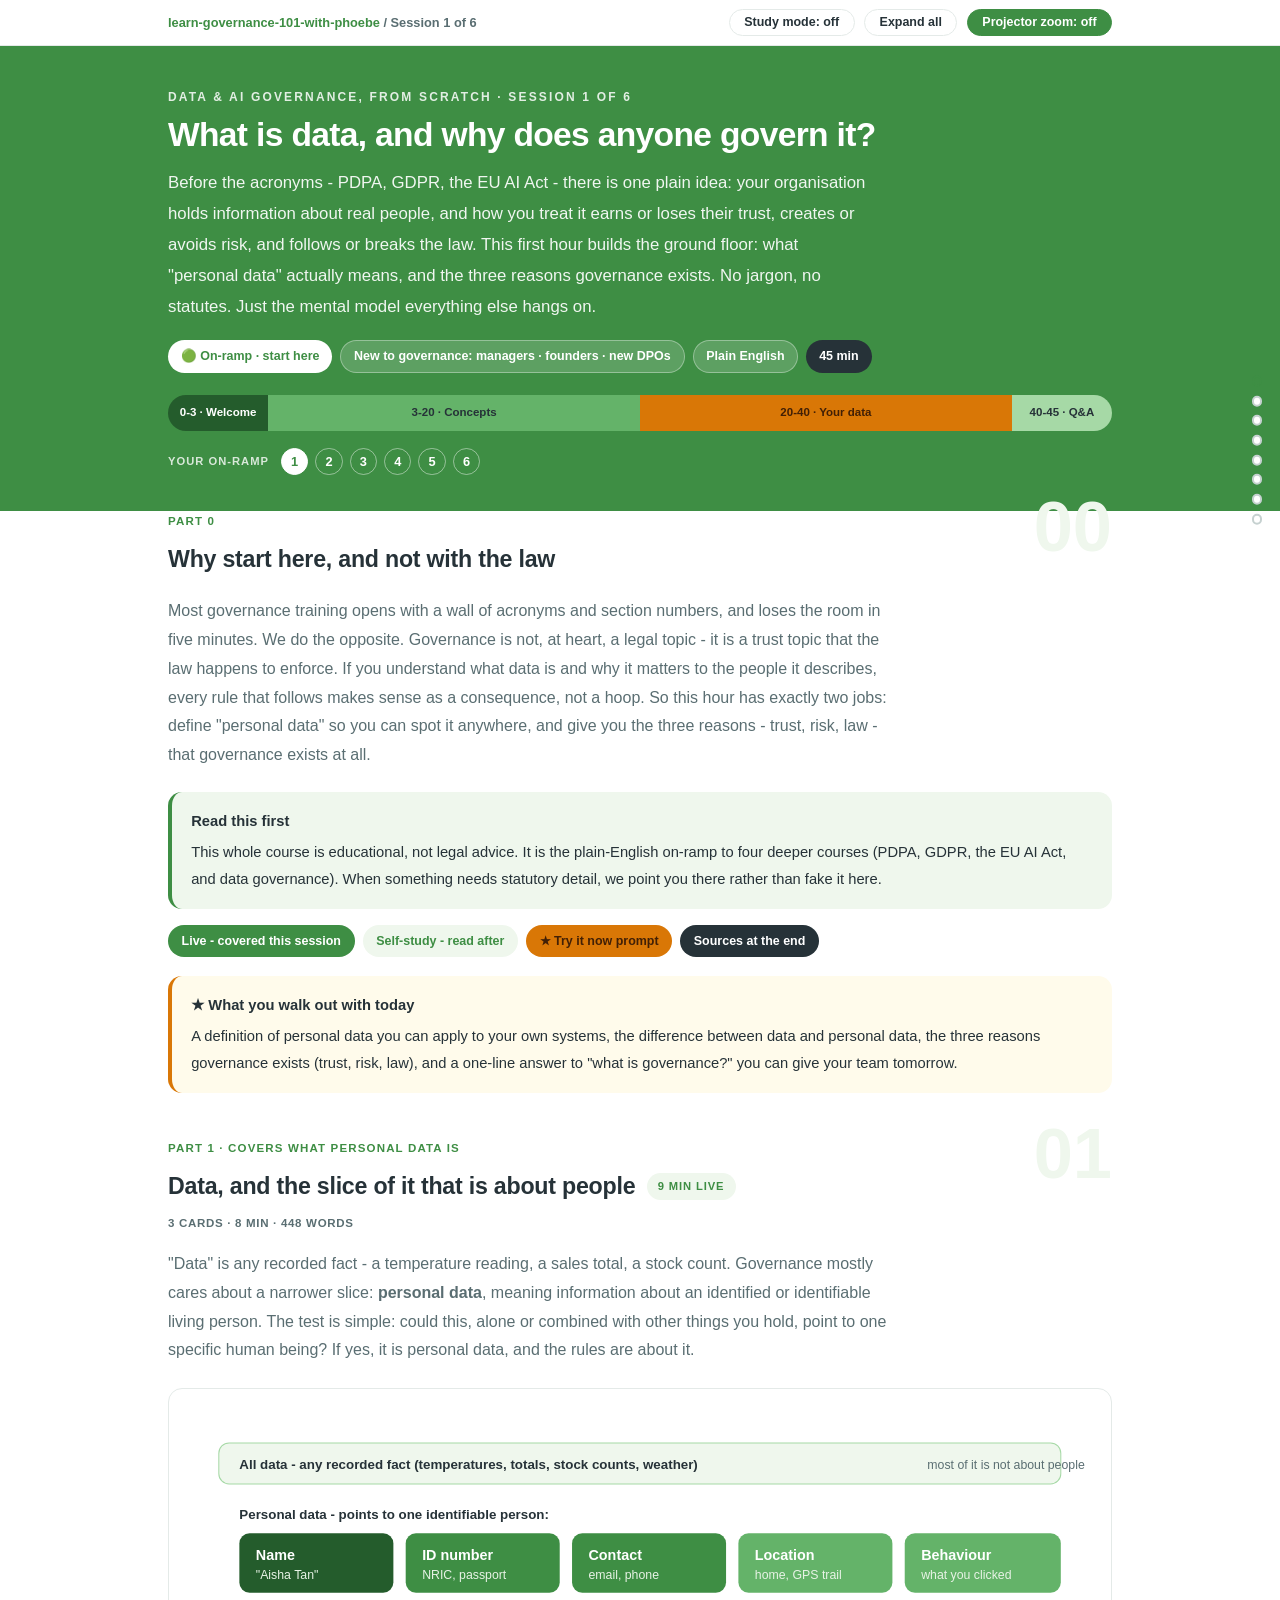
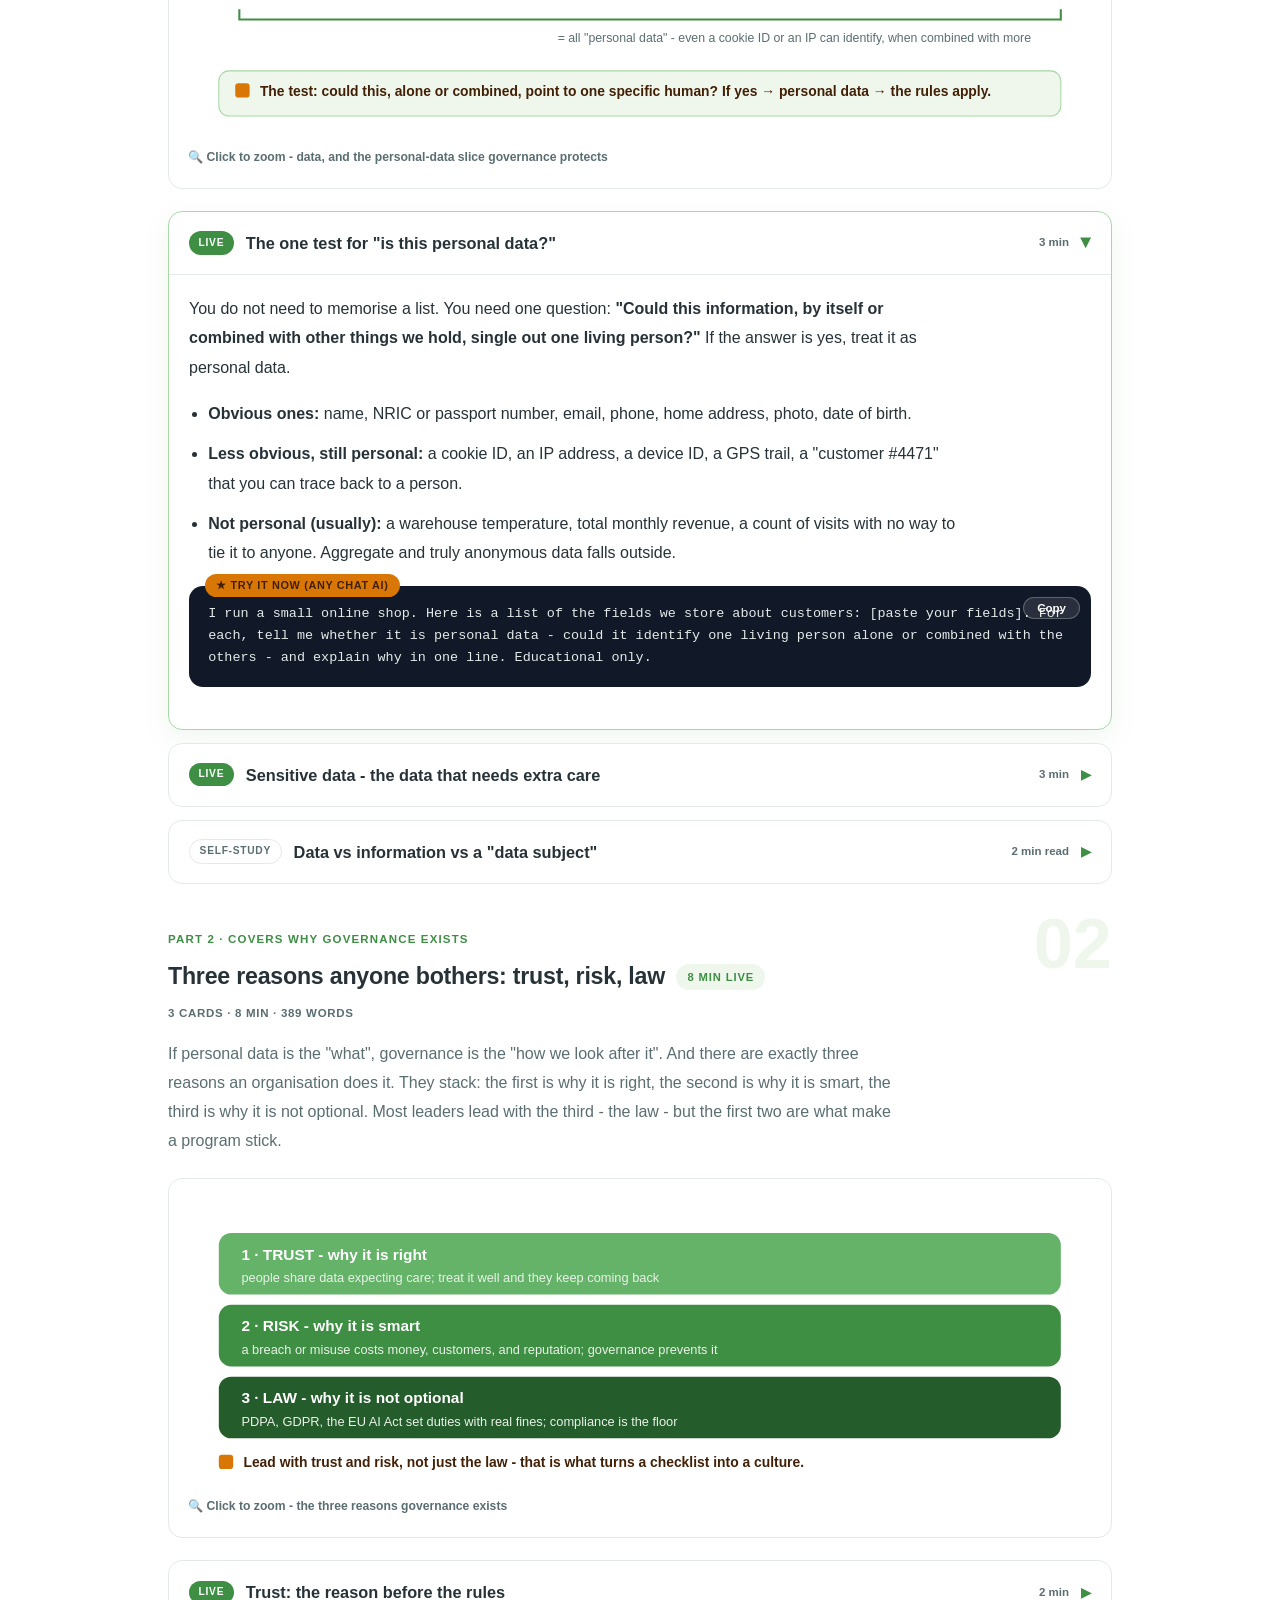
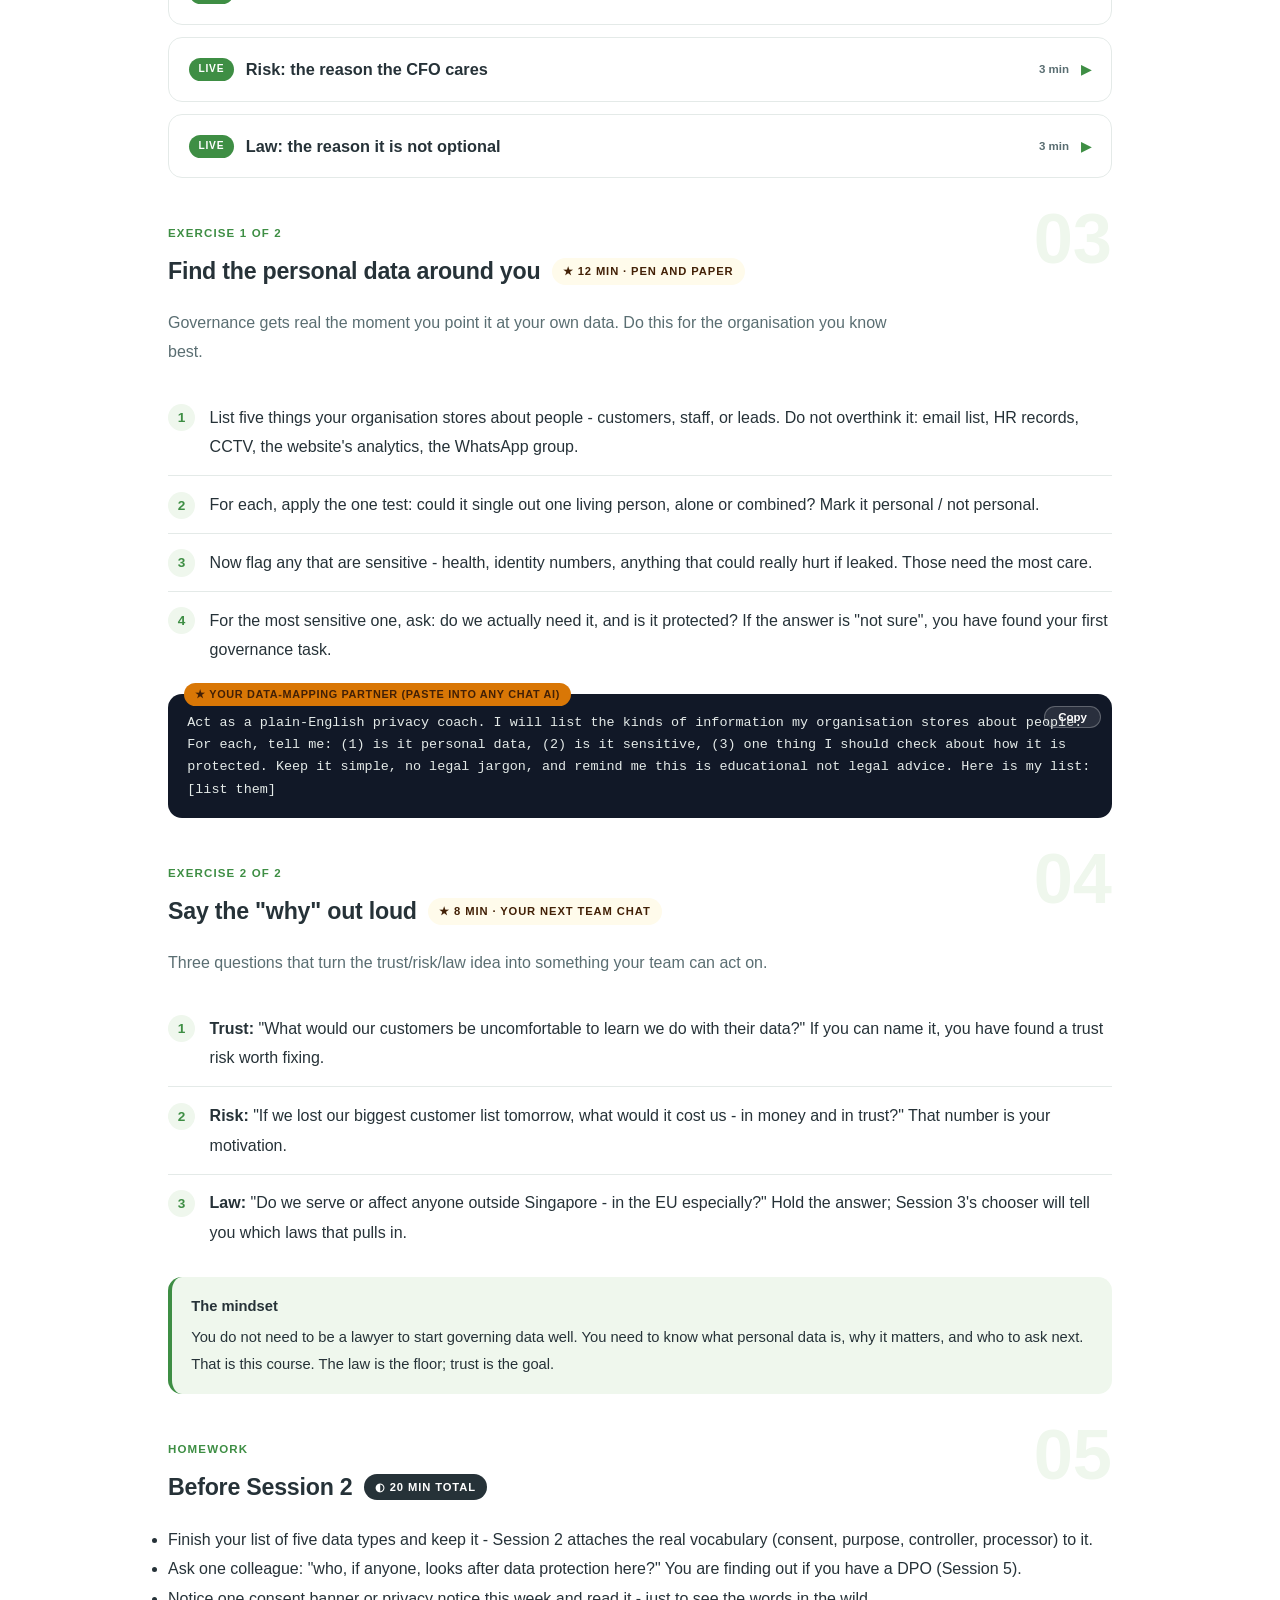
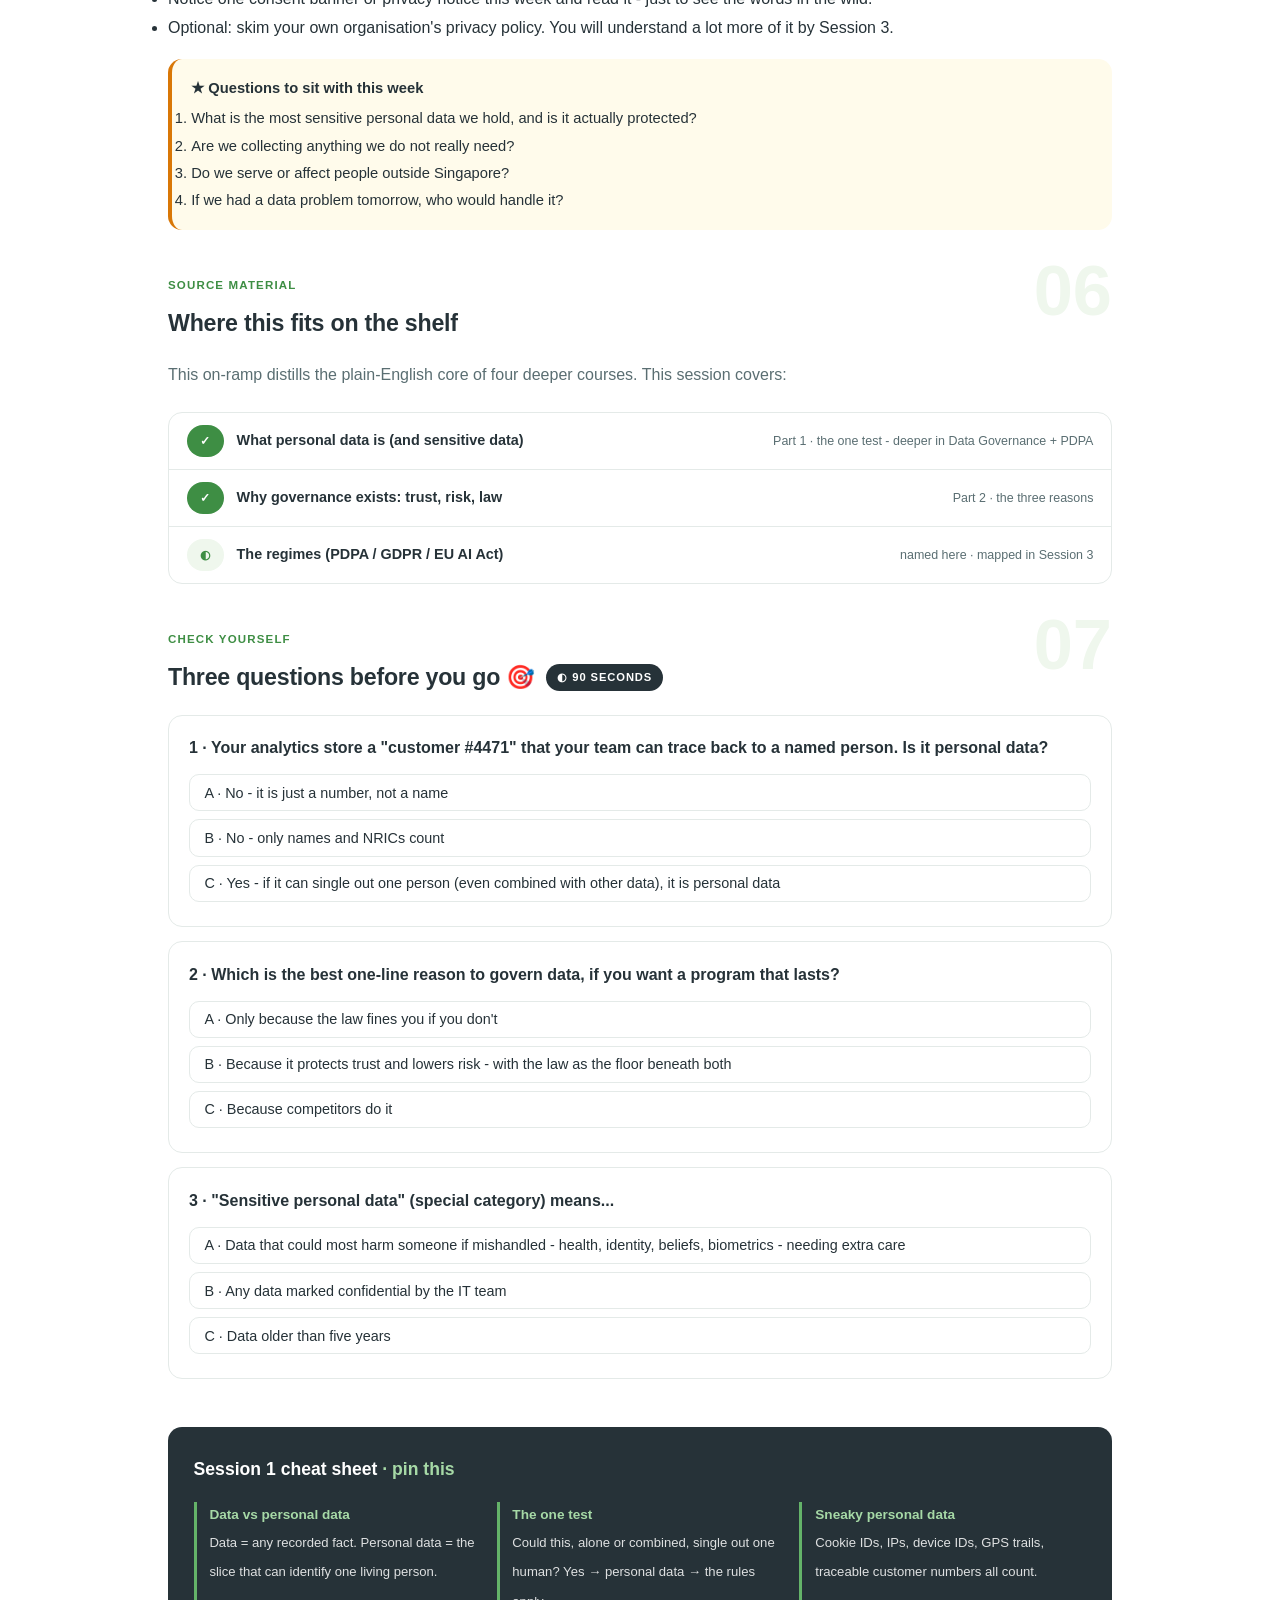
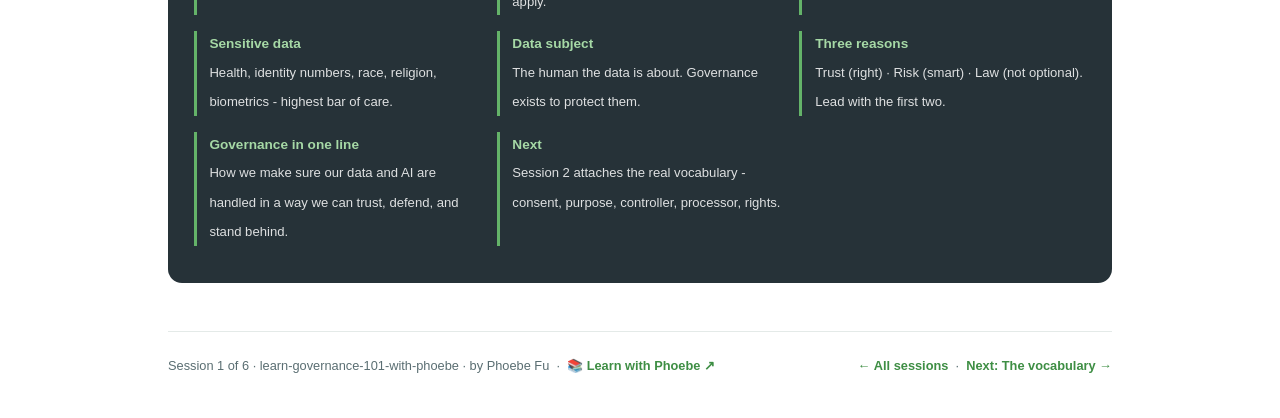
==== commit 028fae64: "Fix agenda band contrast, which was unreadable estate-wide The .agenda block hardcodes color:#fff on" ====
--- a/courses/a1-what-is-data.html
+++ b/courses/a1-what-is-data.html
@@ -3,8 +3,23 @@
 <head>
 <meta charset="UTF-8">
 <meta name="viewport" content="width=device-width, initial-scale=1.0">
+<!-- social:start -->
+<meta name="description" content="Most governance training opens with a wall of acronyms and section numbers, and loses the room in five minutes. We do the opposite. Governance is not, at heart, a legal topic - it is a...">
+<meta property="og:type" content="article">
+<meta property="og:site_name" content="Learn with Phoebe">
+<meta property="og:title" content="What is data, and why does anyone govern it? - learn governance 101 with phoebe">
+<meta property="og:description" content="Most governance training opens with a wall of acronyms and section numbers, and loses the room in five minutes. We do the opposite. Governance is not, at heart, a legal topic - it is a...">
+<meta property="og:url" content="https://phoebefu6.github.io/learn-governance-101-with-phoebe/courses/a1-what-is-data.html">
+<meta property="og:image" content="https://phoebefu6.github.io/learn-governance-101-with-phoebe/assets/og-cover.png">
+<meta property="og:image:width" content="1200">
+<meta property="og:image:height" content="630">
+<meta name="twitter:card" content="summary_large_image">
+<meta name="twitter:title" content="What is data, and why does anyone govern it? - learn governance 101 with phoebe">
+<meta name="twitter:description" content="Most governance training opens with a wall of acronyms and section numbers, and loses the room in five minutes. We do the opposite. Governance is not, at heart, a legal topic - it is a...">
+<meta name="twitter:image" content="https://phoebefu6.github.io/learn-governance-101-with-phoebe/assets/og-cover.png">
+<!-- social:end -->
 <title>Session 1 · What is data, and why governance - learn governance 101 with phoebe</title>
-<link rel="stylesheet" href="../assets/style.css?v=5">
+<link rel="stylesheet" href="../assets/style.css?v=7">
 </head>
 <body>
 
@@ -275,6 +290,6 @@
 
 </main>
 
-<script src="../assets/app.js?v=5"></script>
+<script src="../assets/app.js?v=6"></script>
 </body>
 </html>
--- a/assets/style.css
+++ b/assets/style.css
@@ -87,9 +87,9 @@
 }
 .agenda span { padding: .45rem .3rem; white-space: nowrap; overflow: hidden; text-overflow: ellipsis; }
 .agenda .a1 { background: var(--indigo-deep); }
-.agenda .a2 { background: var(--indigo-mid); }
+.agenda .a2 { background: var(--indigo-mid); color: var(--ink); }
 .agenda .a3 { background: var(--amber); color: var(--amber-ink); }
-.agenda .a4 { background: var(--indigo-soft); }
+.agenda .a4 { background: var(--indigo-soft); color: var(--ink); }
 
 /* ---------- toolbar ---------- */
 .toolbar {
@@ -766,7 +766,8 @@
   /* long inline code tokens and nowrap chips are the two things that still
      forced the page sideways below 640px: let them break rather than push
      the layout. Inside the media query only - desktop is untouched. */
-  :not(pre) > code, .prompt-box span, code span { overflow-wrap: anywhere; word-break: break-word; }
+  :not(pre) > code, .prompt-box span, code span,
+  p span, li span, td span { overflow-wrap: anywhere; word-break: break-word; }
   .chip, .syn-chip, .pill, .mode, .tag { white-space: normal; max-width: 100%; }
 
   /* the agenda bar truncated its own labels into nonsense - stack it */
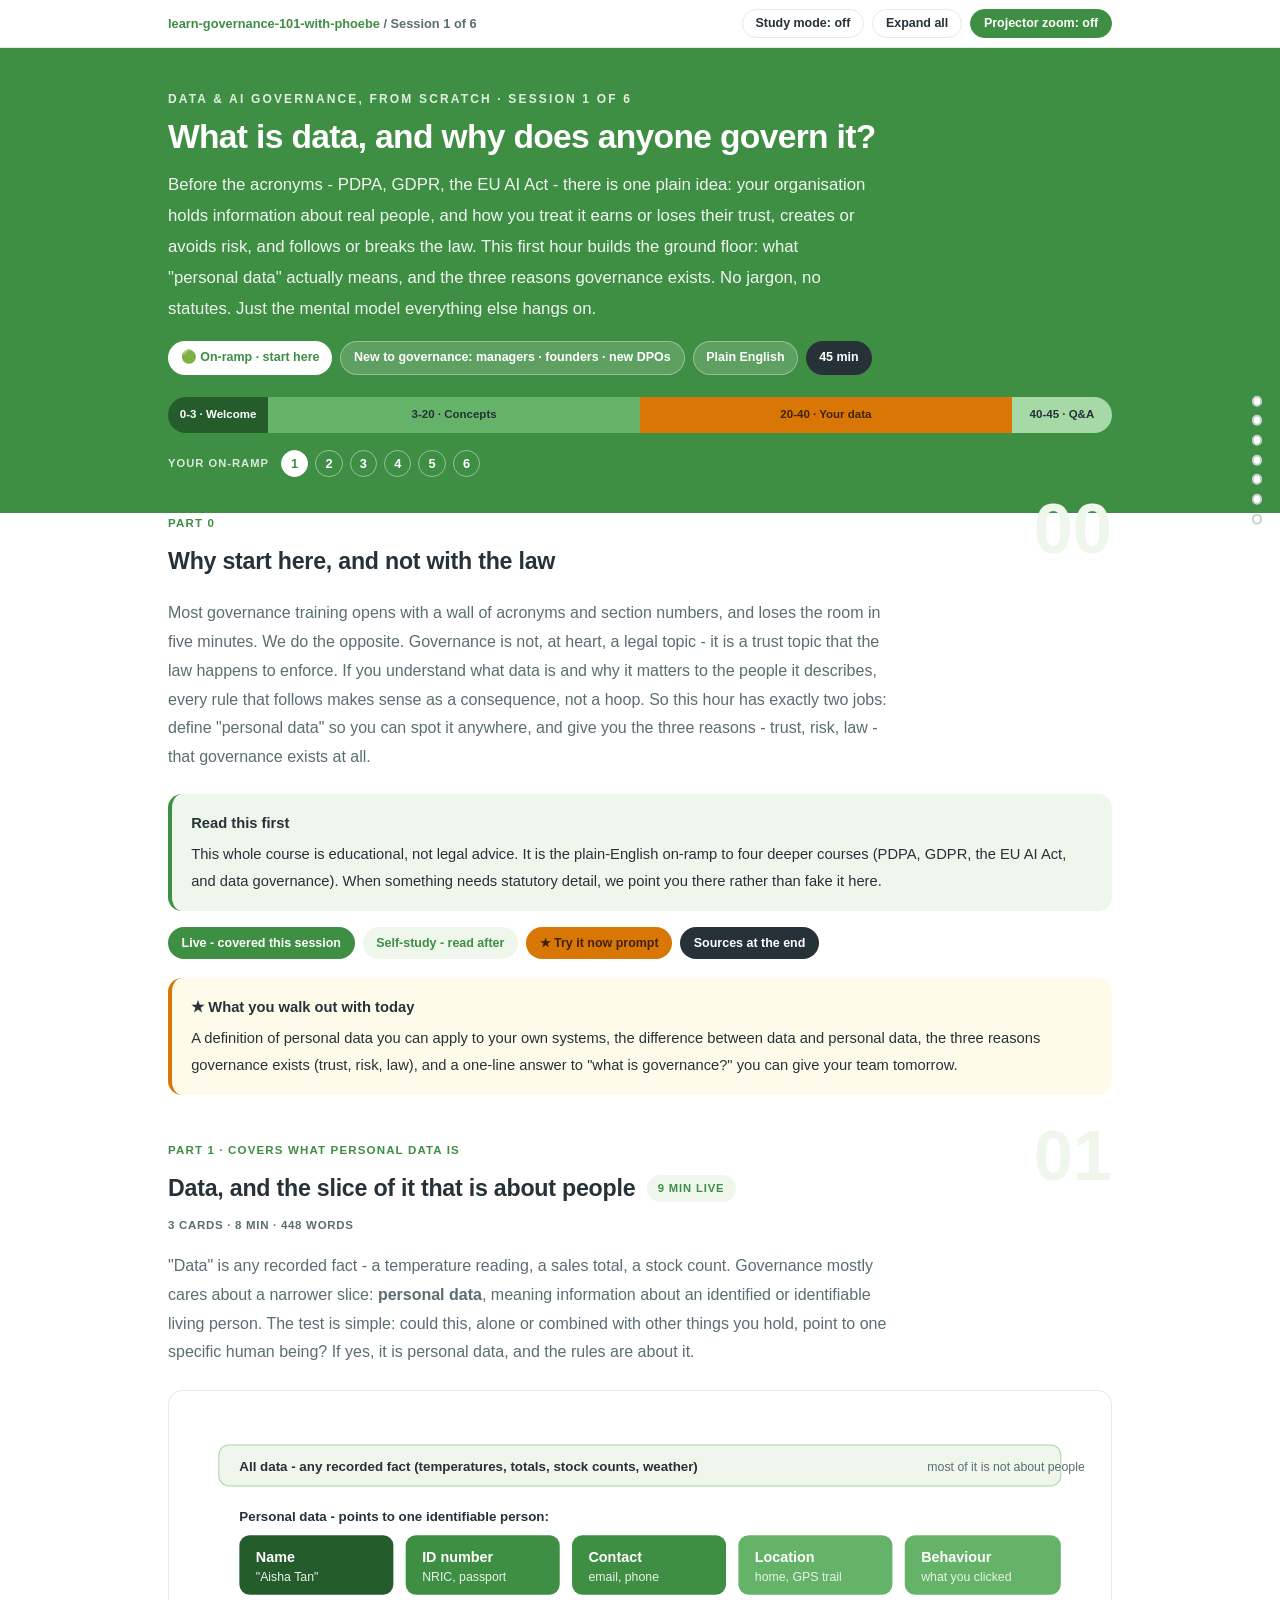
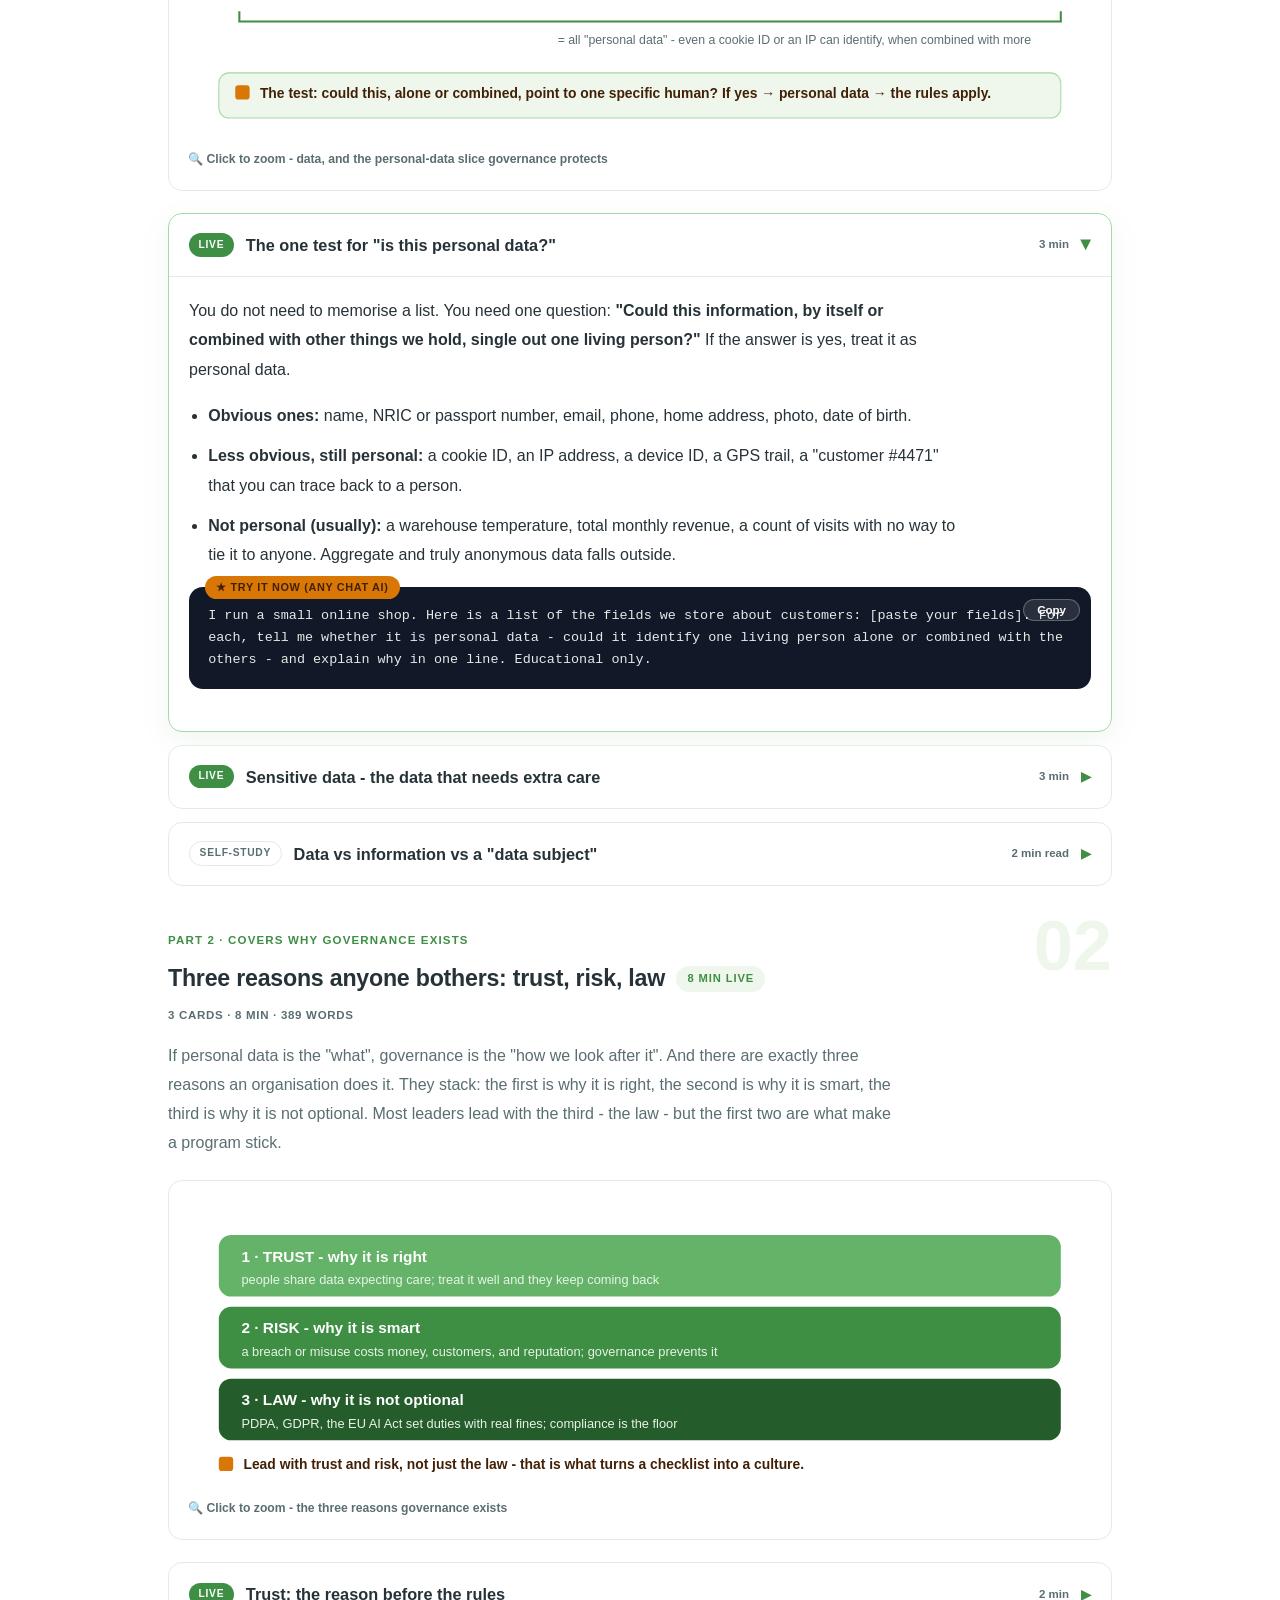
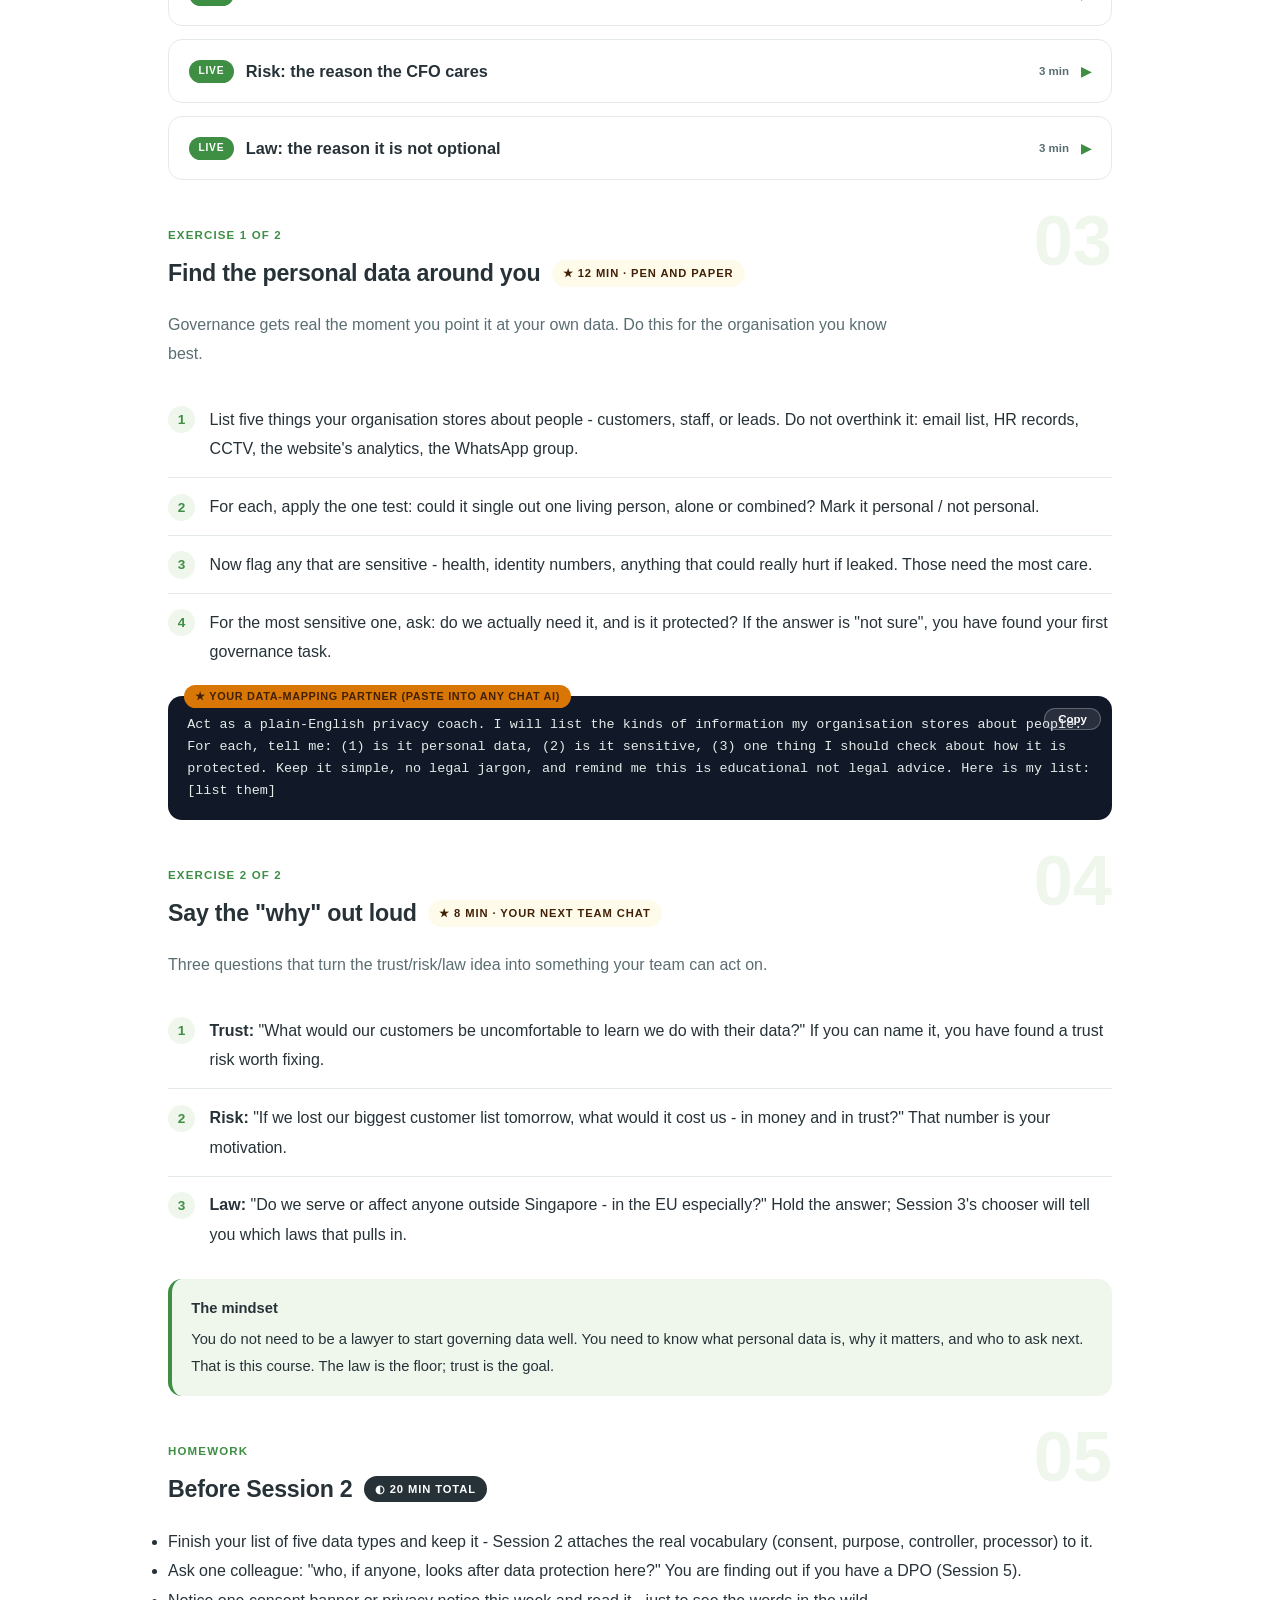
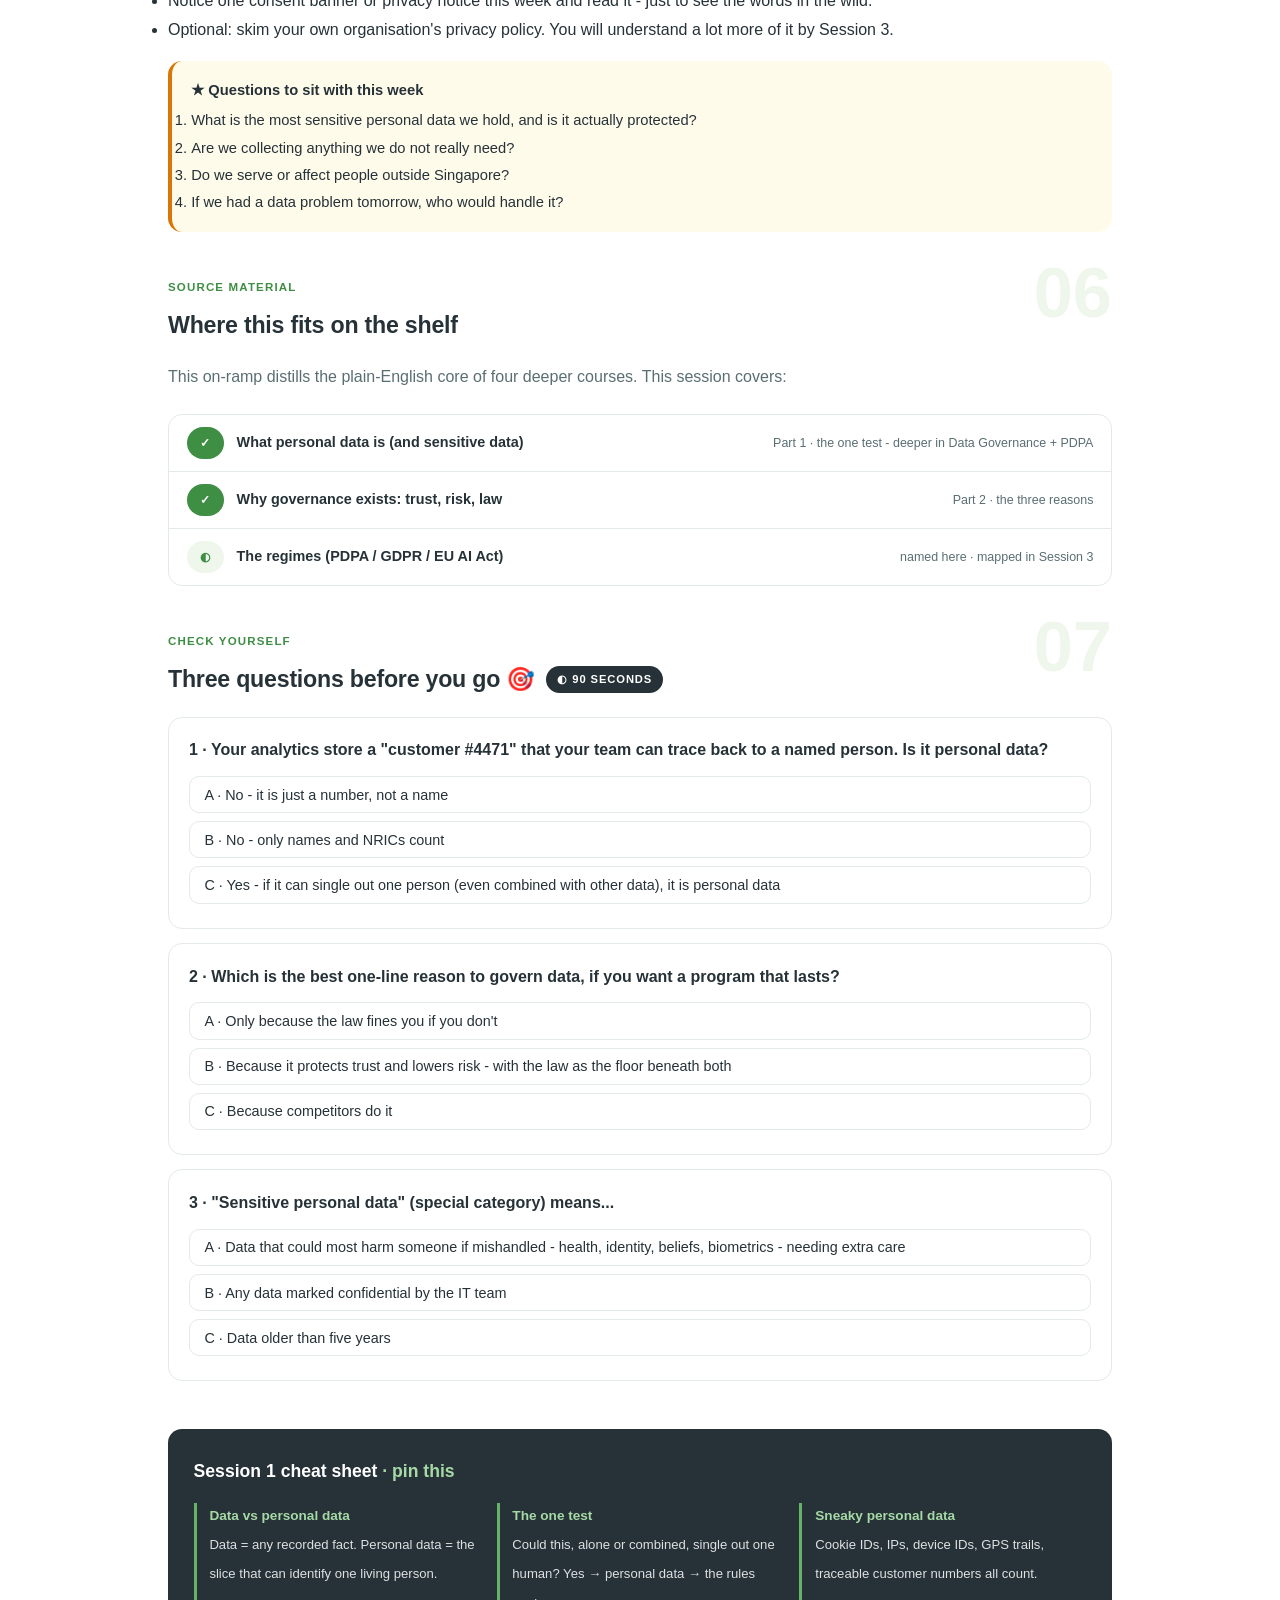
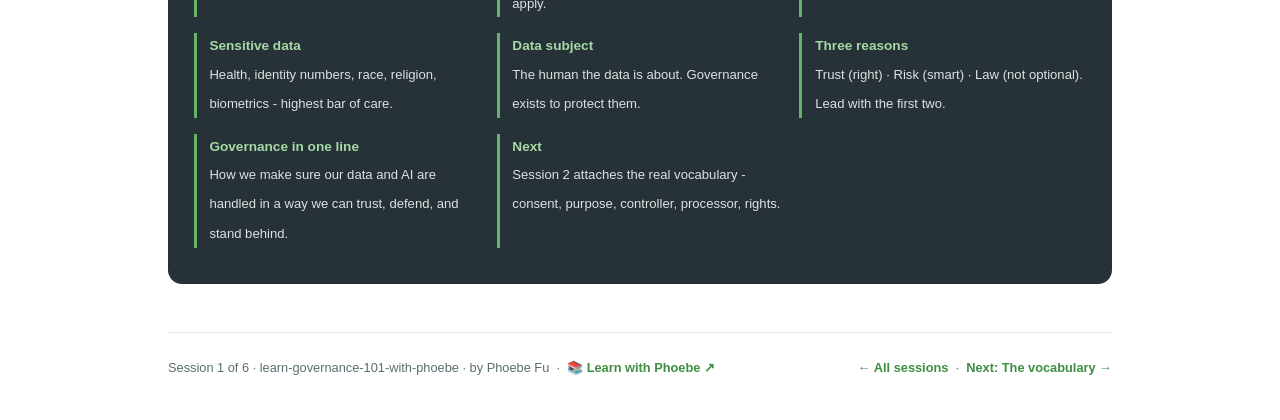
==== commit b140c52f: "Layout: code boxes stack under step text; toolbar is one row Shared-template defect, live estate-wid" ====
--- a/courses/a1-what-is-data.html
+++ b/courses/a1-what-is-data.html
@@ -19,7 +19,7 @@
 <meta name="twitter:image" content="https://phoebefu6.github.io/learn-governance-101-with-phoebe/assets/og-cover.png">
 <!-- social:end -->
 <title>Session 1 · What is data, and why governance - learn governance 101 with phoebe</title>
-<link rel="stylesheet" href="../assets/style.css?v=7">
+<link rel="stylesheet" href="../assets/style.css?v=9">
 </head>
 <body>
 
--- a/assets/style.css
+++ b/assets/style.css
@@ -101,8 +101,9 @@
   border-bottom: 1px solid var(--hairline);
   padding: .55rem 0;
 }
-.toolbar .wrap { display: flex; align-items: center; gap: .6rem; }
-.toolbar .crumb { font-size: .8rem; color: var(--muted); font-weight: 600; margin-right: auto; }
+.toolbar .wrap { display: flex; align-items: center; gap: .5rem; flex-wrap: nowrap; }
+.toolbar .crumb { font-size: .8rem; color: var(--muted); font-weight: 600; margin-right: auto; min-width: 0; white-space: nowrap; overflow: hidden; text-overflow: ellipsis; }
+.toolbar .btn { white-space: nowrap; flex: none; padding: .38rem .8rem; font-size: .78rem; line-height: 1.2; }
 .toolbar .crumb a { color: var(--indigo); text-decoration: none; }
 .btn {
   border: 1px solid var(--hairline);
@@ -302,11 +303,15 @@
 /* ---------- demo steps ---------- */
 .steps { counter-reset: step; margin: .6rem 0 1rem; }
 .step {
-  display: flex;
-  gap: .9rem;
+  display: grid;
+  grid-template-columns: max-content minmax(0, 1fr);
+  column-gap: .9rem;
+  row-gap: .2rem;
   padding: .85rem 0;
   border-bottom: .5px solid var(--hairline);
 }
+.step > * { grid-column: 2; min-width: 0; }
+.step > .prompt-box { margin: .8rem 0 .4rem; }
 .step:last-child { border-bottom: none; }
 .step::before {
   counter-increment: step;
@@ -759,7 +764,10 @@
   /* 44px tap targets */
   details.card summary { min-height: 44px; }
   .qopt { min-height: 44px; display: flex; align-items: center; padding: .7rem .9rem; }
-  .toolbar .btn, .pagefoot a { min-height: 44px; display: inline-flex; align-items: center; }
+  .toolbar .btn, .pagefoot a { min-height: 44px; display: inline-flex; align-items: center; justify-content: center; }
+  .toolbar .crumb, .toolbar #zoom-toggle { display: none; }
+  .toolbar .btn { flex: 1 1 0; padding: .3rem .4rem; font-size: .72rem; }
+  table.clean { display: block; overflow-x: auto; -webkit-overflow-scrolling: touch; }
 }
 
 @media (max-width: 640px) {
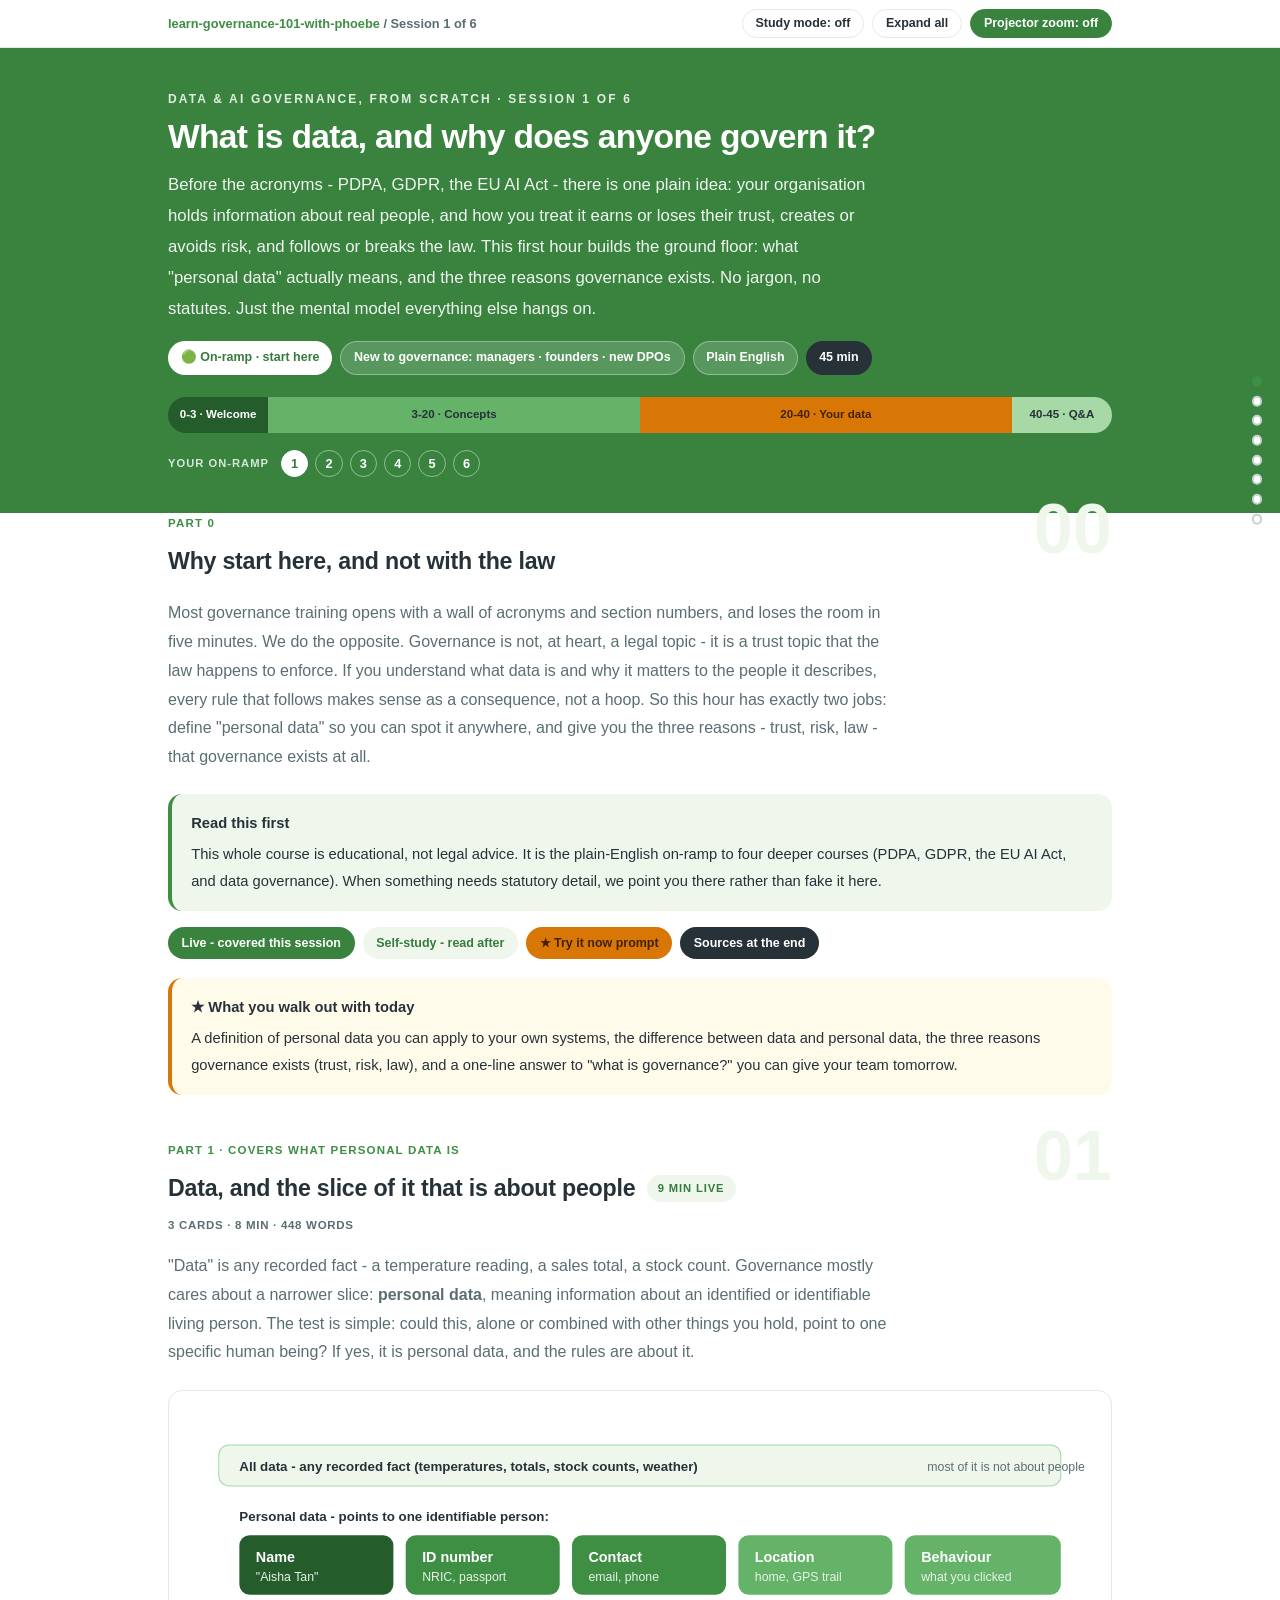
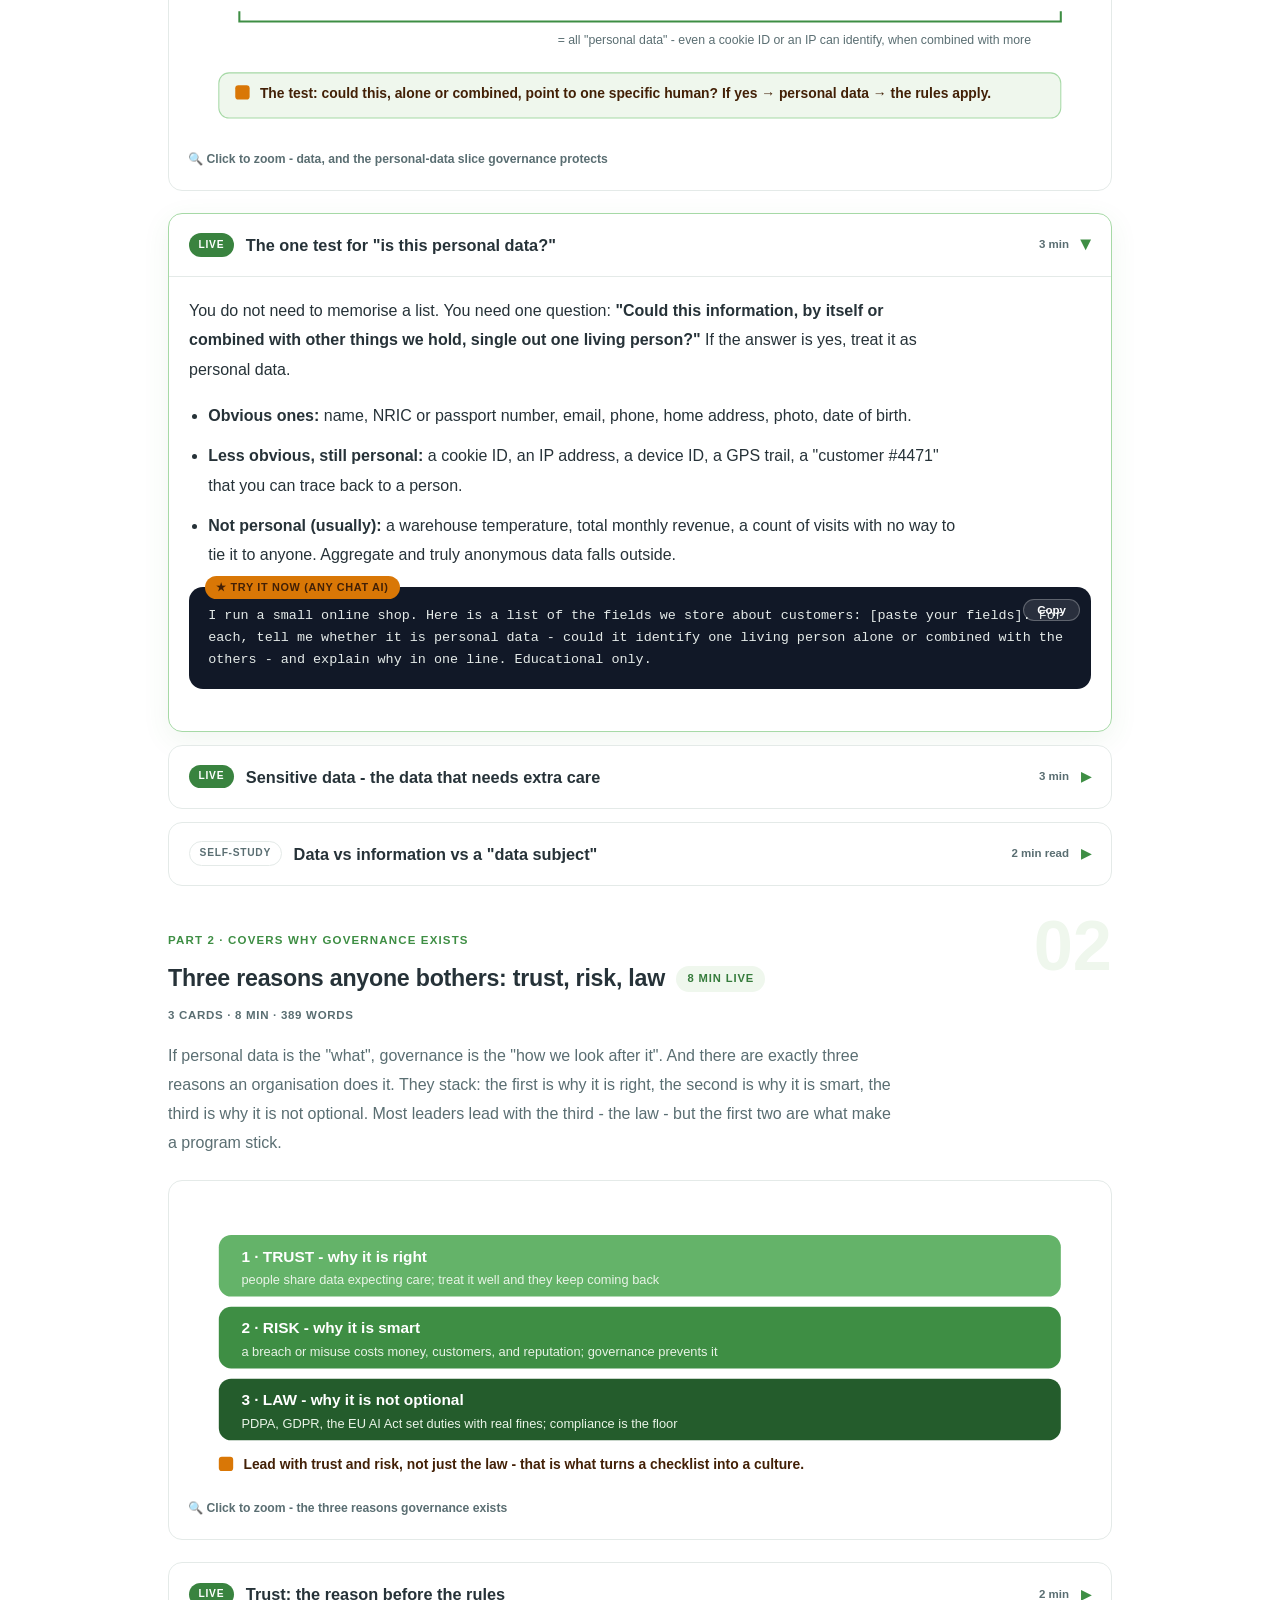
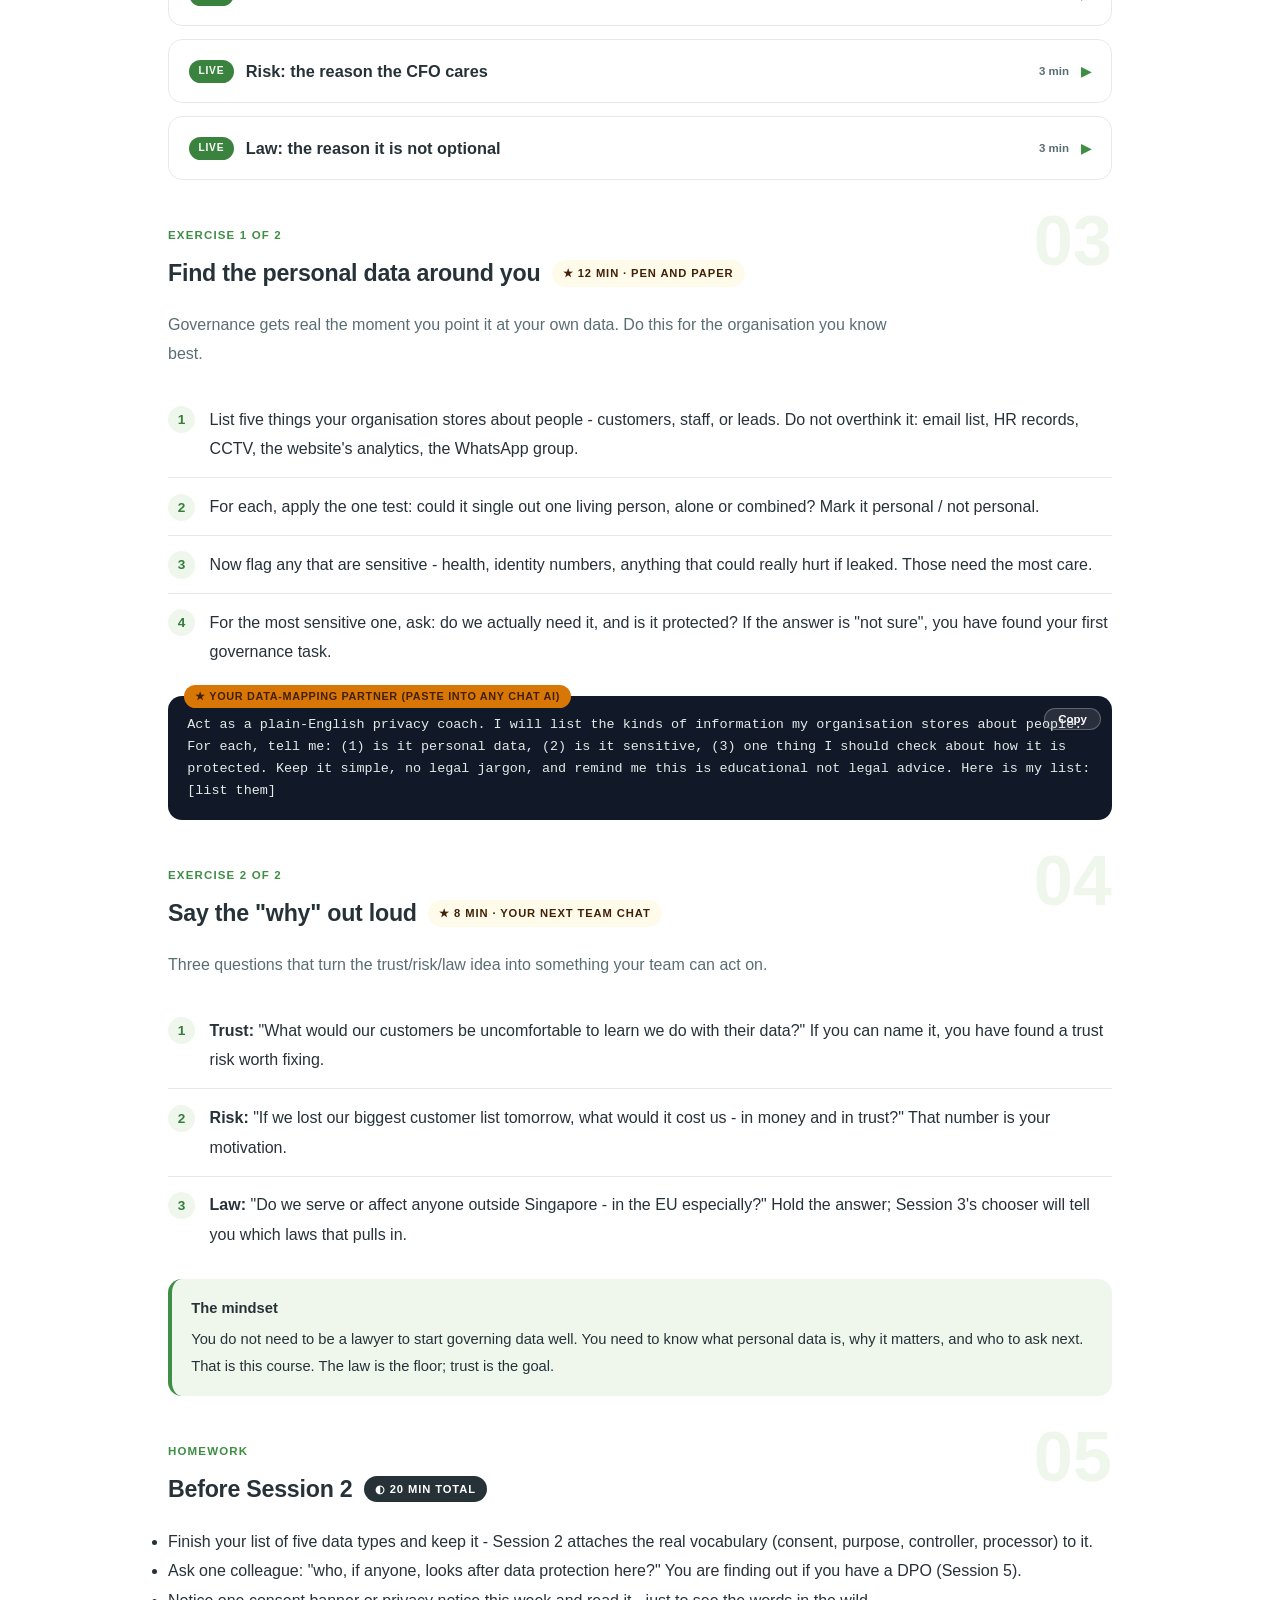
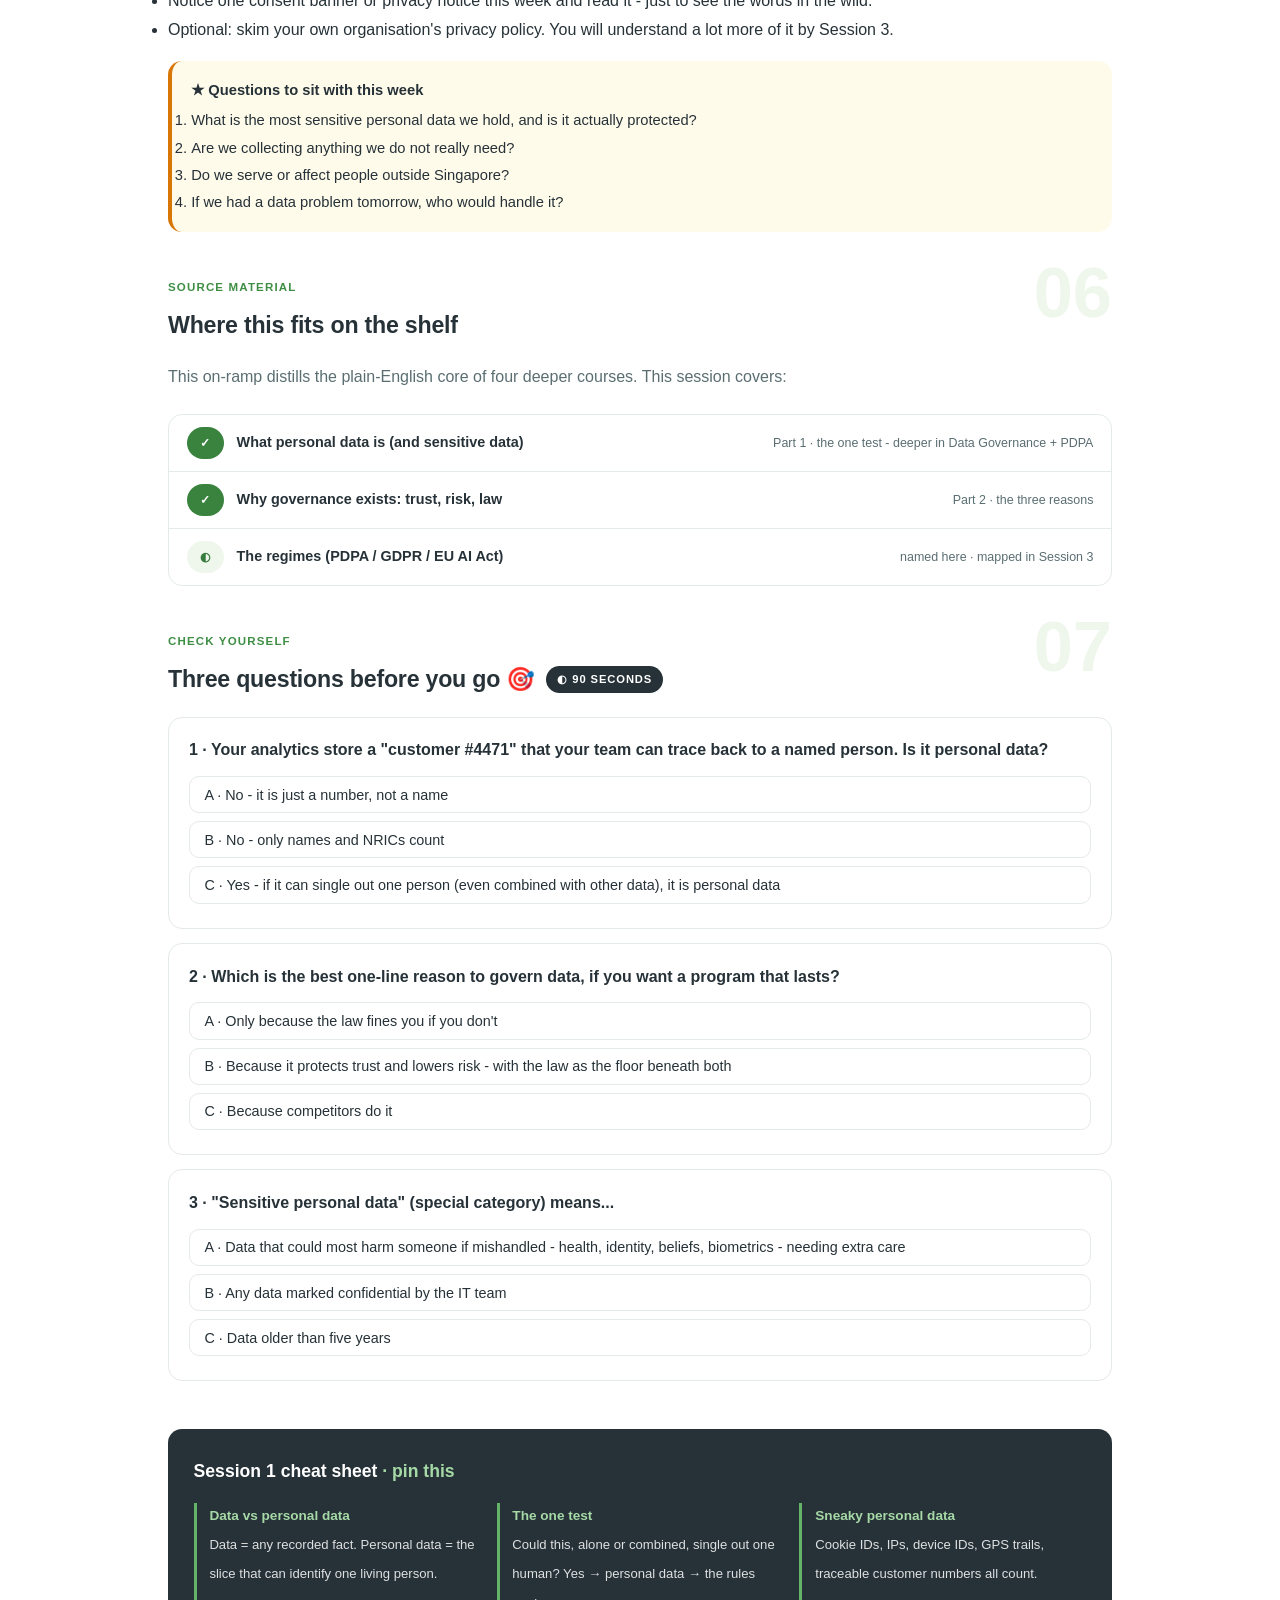
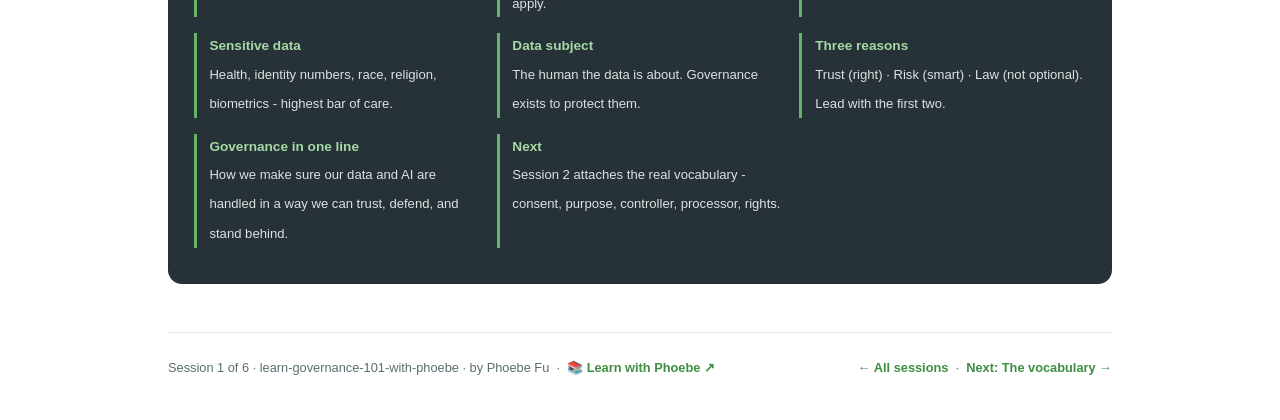
==== commit adaad5a6: "Raise every text-on-fill pair to WCAG AA (lowest was 3.7:1) 11 rule(s) drew text on a solid fill bel" ====
--- a/courses/a1-what-is-data.html
+++ b/courses/a1-what-is-data.html
@@ -19,7 +19,7 @@
 <meta name="twitter:image" content="https://phoebefu6.github.io/learn-governance-101-with-phoebe/assets/og-cover.png">
 <!-- social:end -->
 <title>Session 1 · What is data, and why governance - learn governance 101 with phoebe</title>
-<link rel="stylesheet" href="../assets/style.css?v=9">
+<link rel="stylesheet" href="../assets/style.css?v=10">
 </head>
 <body>
 
--- a/assets/style.css
+++ b/assets/style.css
@@ -2,6 +2,8 @@
    Accent: indigo #3E8E44 · Ink: #263238 · Flagship: amber #D97706 */
 
 :root {
+  --indigo-solid: #39833F;
+  --indigo-text: #367C3C;
   --indigo: #3E8E44;
   --indigo-deep: #245C2C;
   --indigo-mid: #64B369;
@@ -38,7 +40,7 @@
 
 /* ---------- header band ---------- */
 .masthead {
-  background: var(--indigo);
+  background: var(--indigo-solid);
   color: #fff;
   padding: 2.5rem 0 2.25rem;
 }
@@ -70,7 +72,7 @@
   font-weight: 600;
   white-space: nowrap;
 }
-.chip.level { background: #fff; color: var(--indigo); }
+.chip.level { background: #fff; color: var(--indigo-text); }
 .chip.audience { background: rgba(255,255,255,.16); color: #fff; border: 1px solid rgba(255,255,255,.35); }
 .chip.time { background: var(--ink); color: #fff; font-variant-numeric: tabular-nums; }
 
@@ -118,7 +120,7 @@
   transition: all .15s ease;
 }
 .btn:hover { border-color: var(--indigo); color: var(--indigo); }
-.btn.primary { background: var(--indigo); border-color: var(--indigo); color: #fff; }
+.btn.primary { background: var(--indigo-solid); border-color: var(--indigo-solid); color: #fff; }
 .btn.primary:hover { background: var(--indigo-deep); }
 
 /* ---------- sections ---------- */
@@ -152,7 +154,7 @@
   text-transform: uppercase;
   letter-spacing: .08em;
 }
-.tag.concept { background: var(--indigo-50); color: var(--indigo); }
+.tag.concept { background: var(--indigo-50); color: var(--indigo-text); }
 .tag.demo { background: var(--amber-50); color: var(--amber-ink); }
 .tag.exercise { background: var(--ink); color: #fff; }
 
@@ -168,7 +170,7 @@
   border-radius: 999px;
   flex: none;
 }
-.mode.live { background: var(--indigo); color: #fff; }
+.mode.live { background: var(--indigo-solid); color: #fff; }
 .mode.self { background: #fff; color: var(--muted); border: 1px solid var(--hairline); }
 
 /* ---------- accordions ---------- */
@@ -220,8 +222,8 @@
   font-size: .78rem;
   font-weight: 600;
 }
-.pill.solid { background: var(--indigo); color: #fff; }
-.pill.light { background: var(--indigo-50); color: var(--indigo); }
+.pill.solid { background: var(--indigo-solid); color: #fff; }
+.pill.light { background: var(--indigo-50); color: var(--indigo-text); }
 .pill.inkpill { background: var(--ink); color: #fff; }
 .pill.amber, .pill.peach { background: var(--amber); color: var(--amber-ink); }
 .pill.bare { color: var(--faint); }
@@ -270,7 +272,7 @@
   position: absolute;
   top: -0.7rem;
   left: 1rem;
-  background: var(--indigo);
+  background: var(--indigo-solid);
   color: #fff;
   font-family: "Inter", -apple-system, sans-serif;
   font-size: .68rem;
@@ -320,7 +322,7 @@
   width: 1.7rem; height: 1.7rem;
   border-radius: 999px;
   background: var(--indigo-50);
-  color: var(--indigo);
+  color: var(--indigo-text);
   font-weight: 700;
   font-size: .85rem;
   display: inline-flex;
@@ -556,7 +558,7 @@
   font-variant-numeric: tabular-nums;
 }
 .journey a:hover { border-color: #fff; transform: scale(1.12); }
-.journey a.here { background: #fff; color: var(--indigo); border-color: #fff; }
+.journey a.here { background: #fff; color: var(--indigo-text); border-color: #fff; }
 .journey a.dd-chip { width: auto; border-radius: 999px; padding: 0 .7rem; font-size: .72rem; }
 
 /* ---------- check-yourself quiz ---------- */
@@ -584,7 +586,7 @@
   transition: all .15s ease;
 }
 .quiz-q .qopt:hover { border-color: var(--indigo); background: var(--indigo-50); }
-.quiz-q .qopt.correct { background: var(--indigo); border-color: var(--indigo); color: #fff; font-weight: 600; }
+.quiz-q .qopt.correct { background: var(--indigo-solid); border-color: var(--indigo-solid); color: #fff; font-weight: 600; }
 .quiz-q .qopt.correct::after { content: "  ✓"; }
 .quiz-q .qopt.wrong { background: #FEF2F2; border-color: #FCA5A5; color: #991B1B; animation: qshake .3s ease; }
 .quiz-q .qopt.wrong::after { content: "  ✗ try again"; font-size: .78rem; }
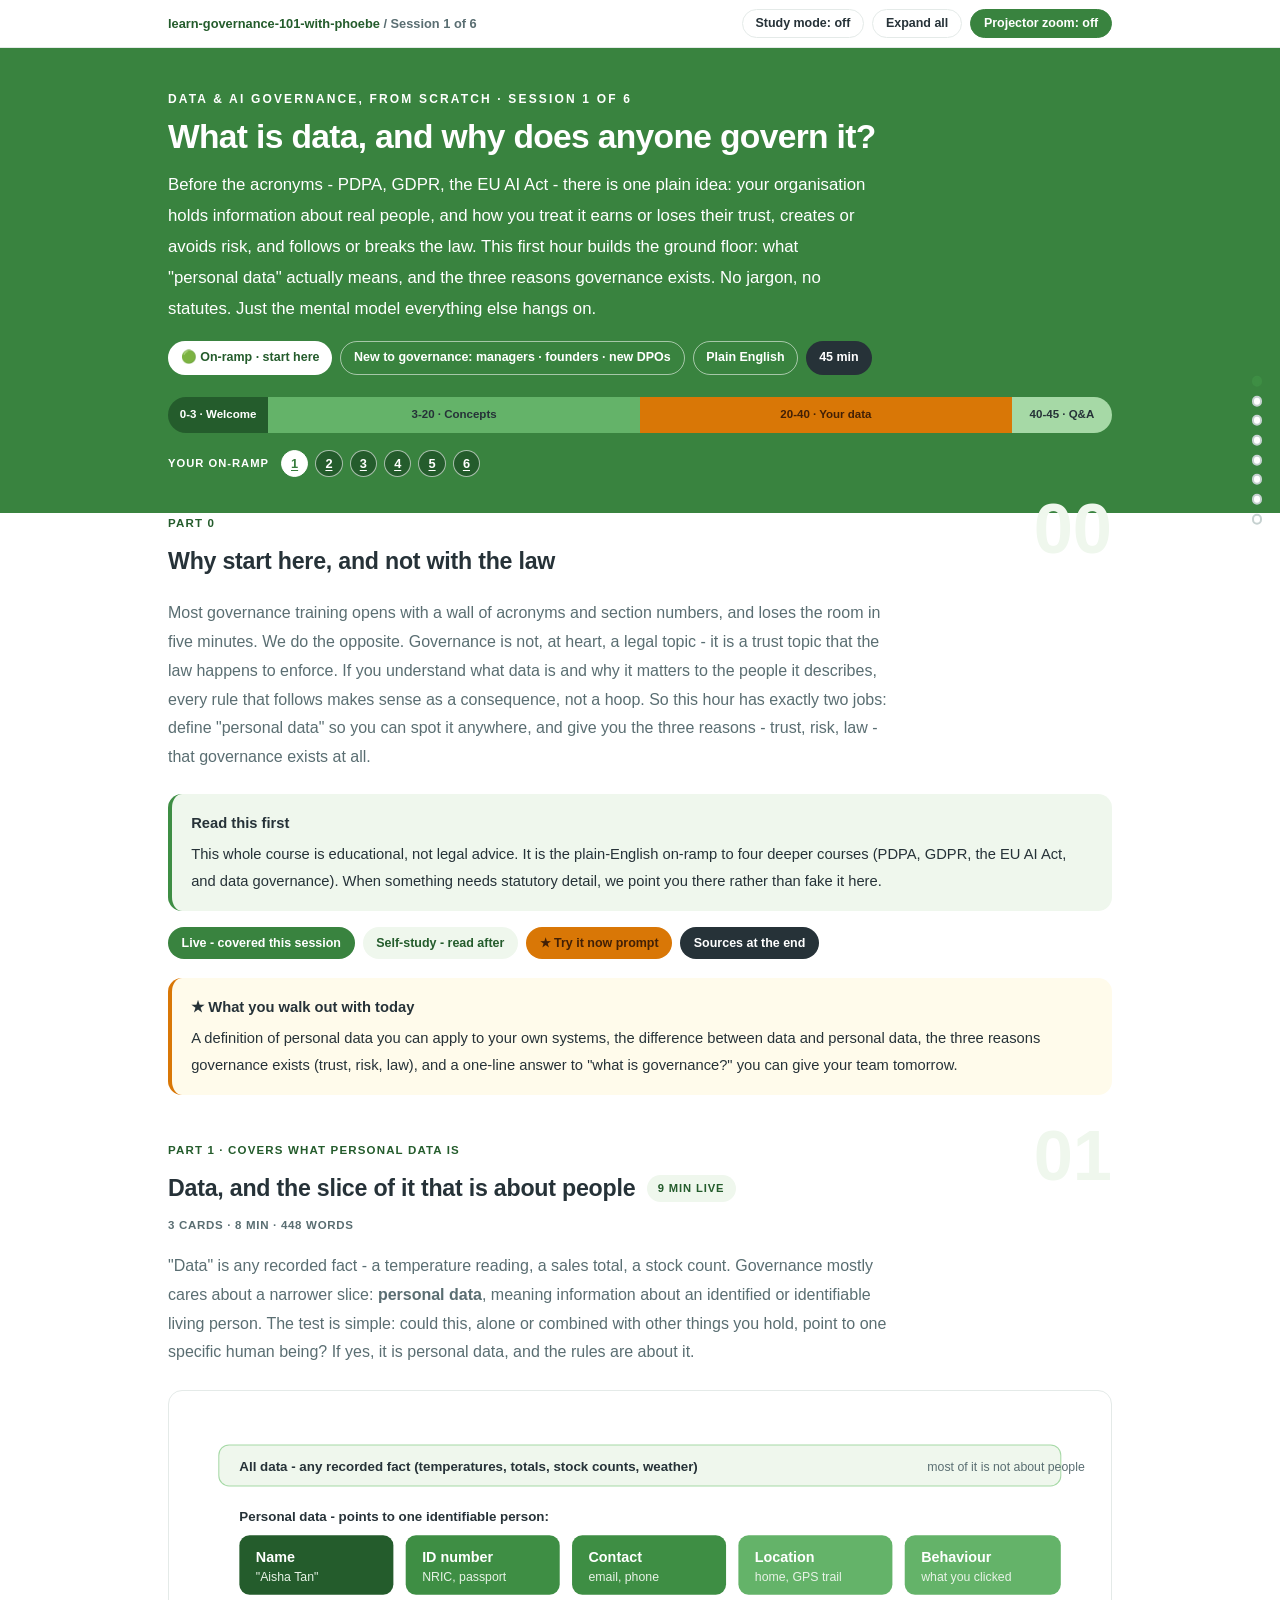
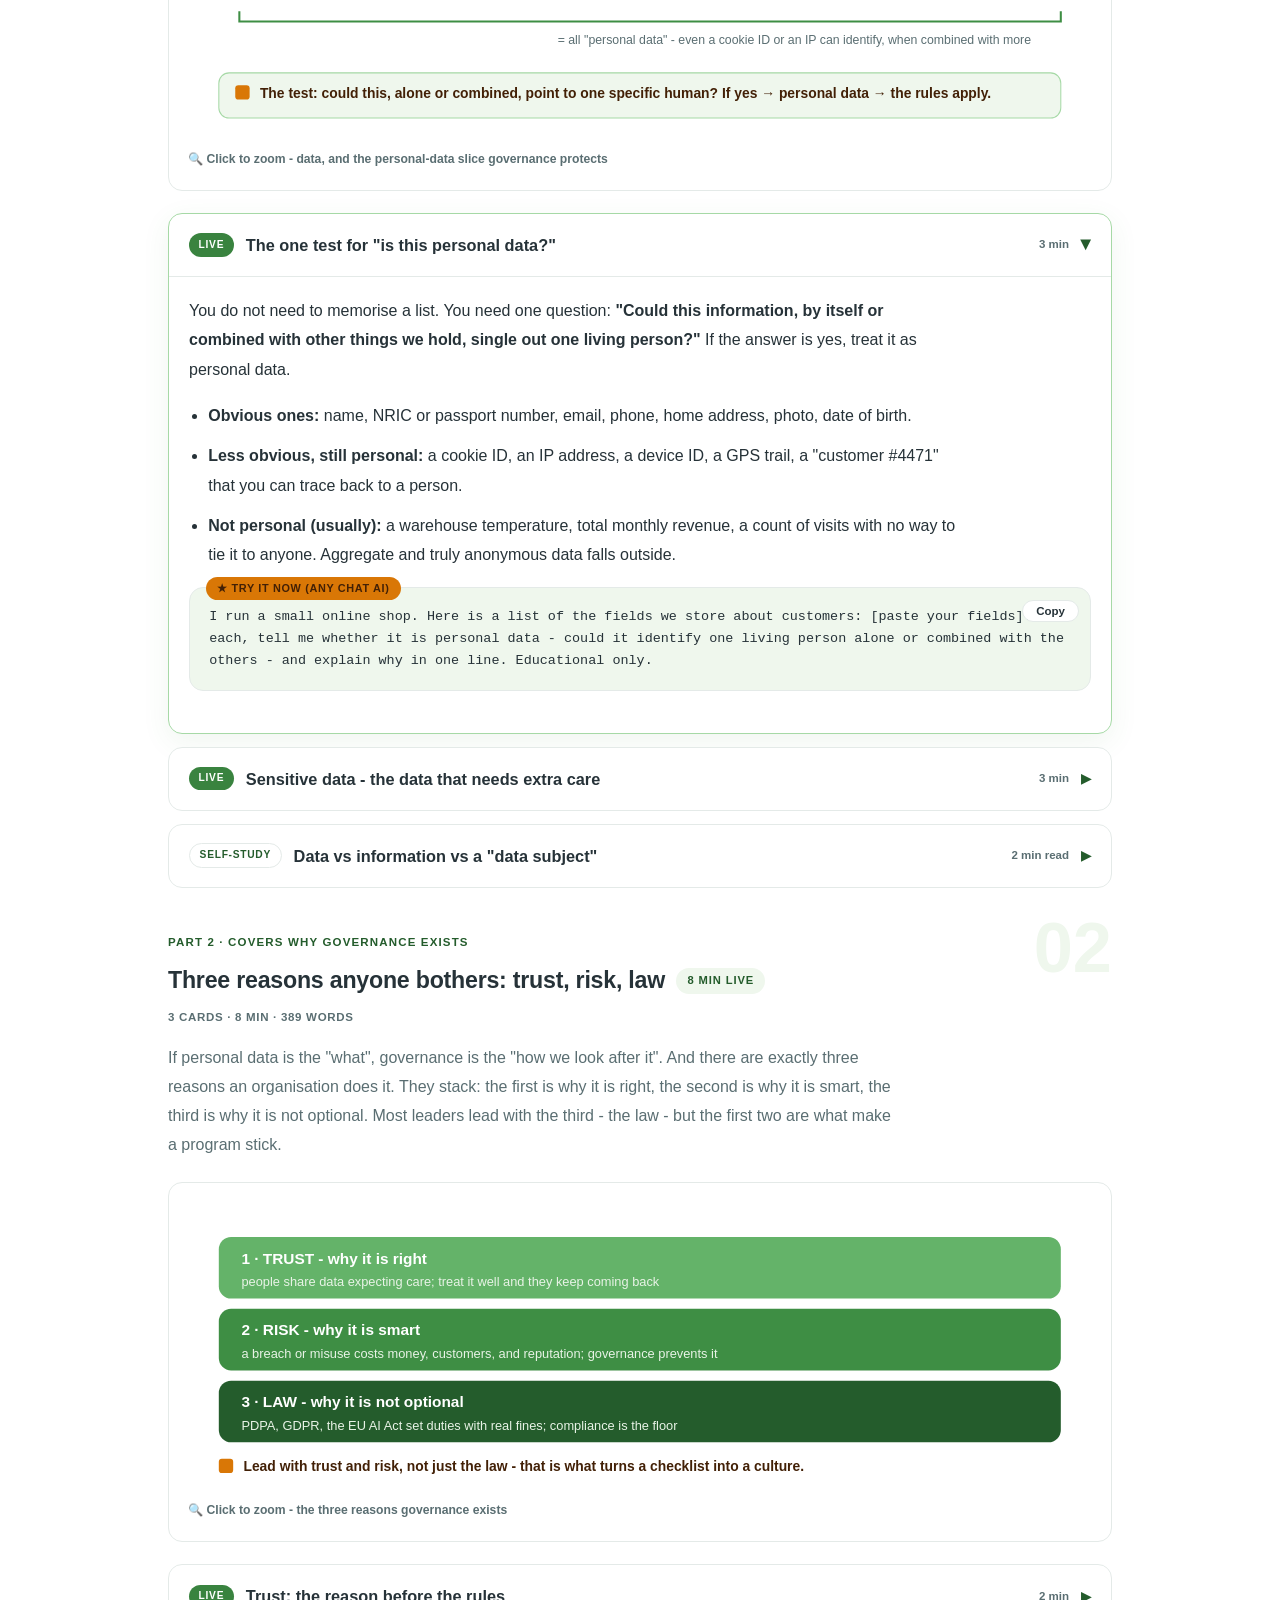
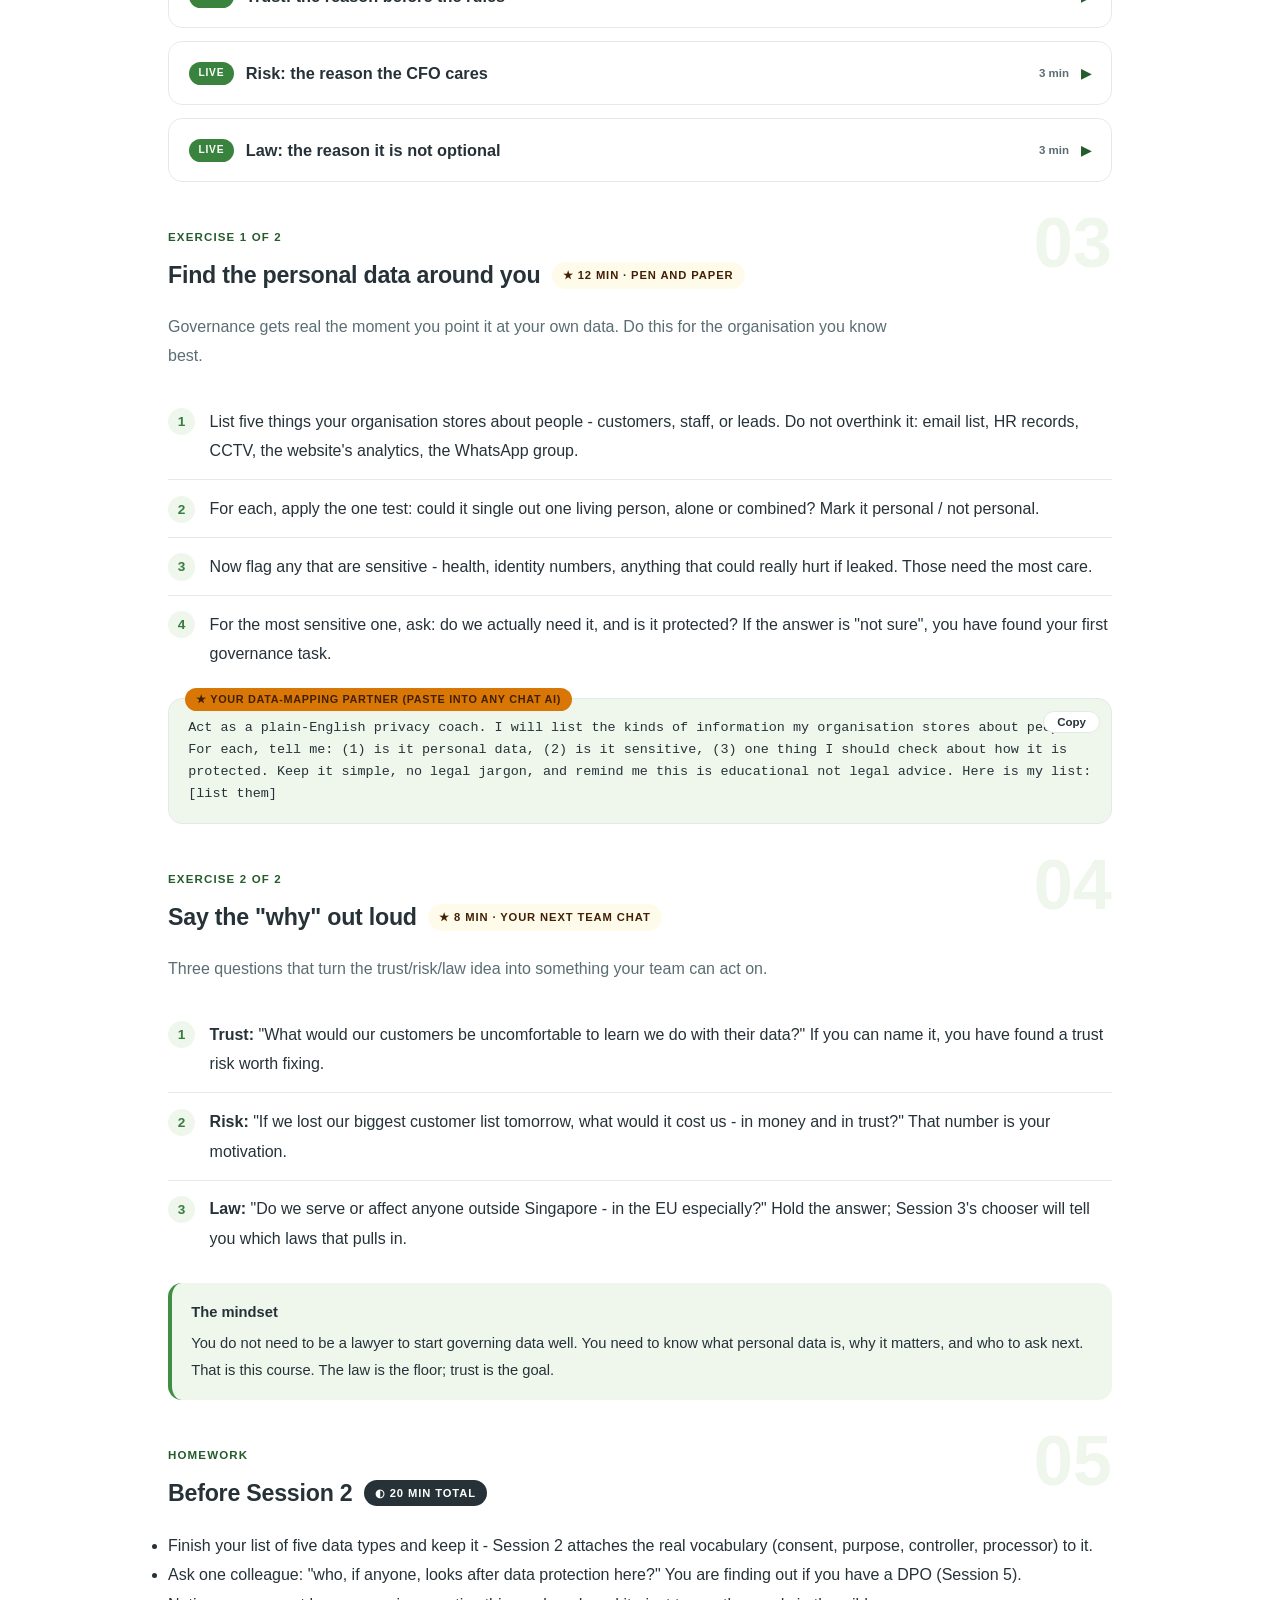
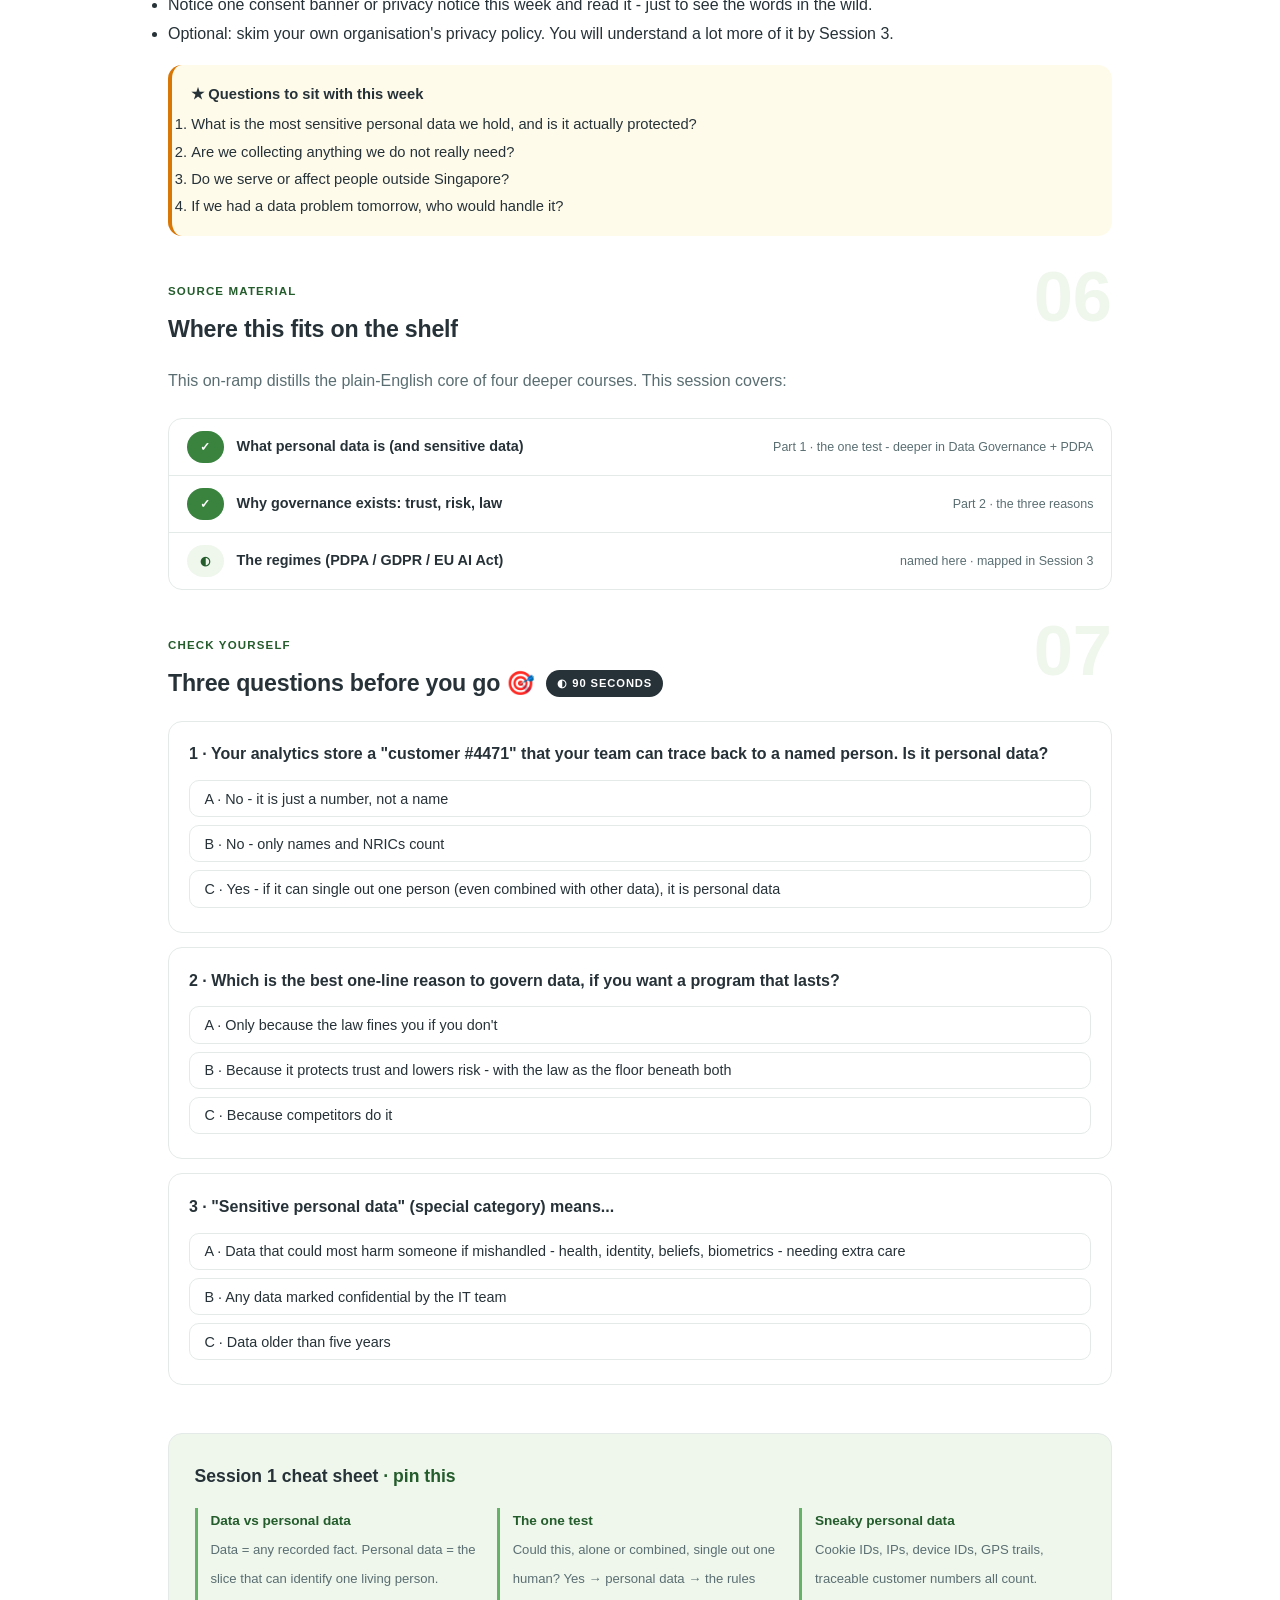
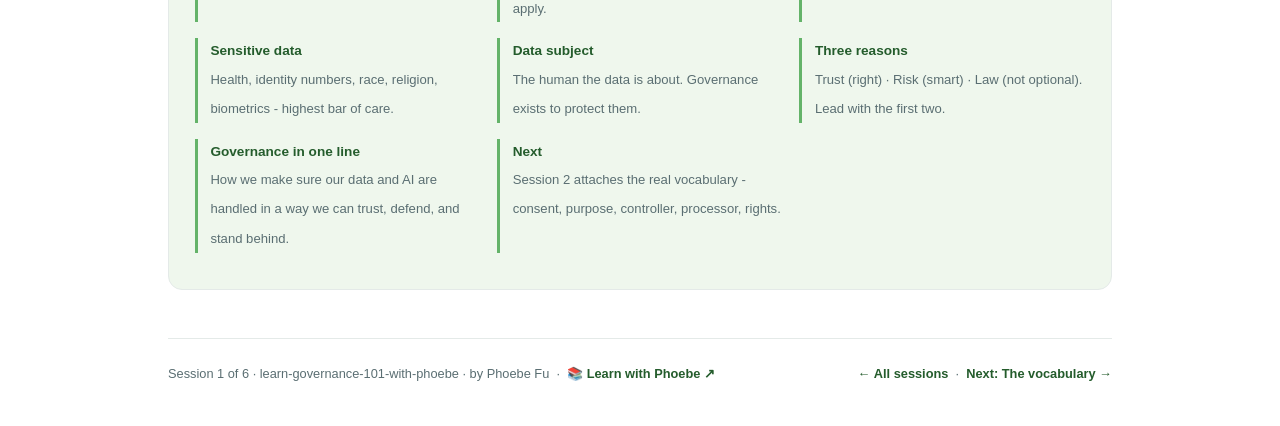
==== commit 700fad06: "Light surfaces everywhere: lightbox, cheat panel, code boxes; contrast and phone-width fixes Every d" ====
--- a/courses/a1-what-is-data.html
+++ b/courses/a1-what-is-data.html
@@ -19,7 +19,7 @@
 <meta name="twitter:image" content="https://phoebefu6.github.io/learn-governance-101-with-phoebe/assets/og-cover.png">
 <!-- social:end -->
 <title>Session 1 · What is data, and why governance - learn governance 101 with phoebe</title>
-<link rel="stylesheet" href="../assets/style.css?v=10">
+<link rel="stylesheet" href="../assets/style.css?v=31">
 </head>
 <body>
 
@@ -290,6 +290,6 @@
 
 </main>
 
-<script src="../assets/app.js?v=6"></script>
+<script src="../assets/app.js?v=31"></script>
 </body>
 </html>
--- a/assets/style.css
+++ b/assets/style.css
@@ -17,8 +17,8 @@
   --amber-ink: #422006;
   --amber-50: #FFFBEB;
   --paper: #FFFFFF;
-  --code-bg: #111827;
-  --code-ink: #E4EAE8;
+  --code-bg: #EFF7ED;
+  --code-ink: #263238;
   --radius: 14px;
 }
 
@@ -48,7 +48,7 @@
   font-size: .75rem;
   letter-spacing: .18em;
   text-transform: uppercase;
-  opacity: .85;
+  opacity: 1;
   font-weight: 600;
 }
 .masthead h1 {
@@ -59,7 +59,7 @@
   letter-spacing: -.02em;
 }
 .masthead h1 .accent { color: inherit; }
-.masthead .sub { font-size: 1.05rem; opacity: .92; max-width: 44rem; }
+.masthead .sub { font-size: 1.05rem; opacity: 1; max-width: 44rem; }
 
 .chip-row { display: flex; flex-wrap: wrap; gap: .5rem; margin-top: 1.1rem; }
 .chip {
@@ -73,7 +73,7 @@
   white-space: nowrap;
 }
 .chip.level { background: #fff; color: var(--indigo-text); }
-.chip.audience { background: rgba(255,255,255,.16); color: #fff; border: 1px solid rgba(255,255,255,.35); }
+.chip.audience { background: rgba(255,255,255,.08); color: #fff; border: 1px solid rgba(255,255,255,.35); }
 .chip.time { background: var(--ink); color: #fff; font-variant-numeric: tabular-nums; }
 
 /* ---------- agenda bar ---------- */
@@ -226,7 +226,7 @@
 .pill.light { background: var(--indigo-50); color: var(--indigo-text); }
 .pill.inkpill { background: var(--ink); color: #fff; }
 .pill.amber, .pill.peach { background: var(--amber); color: var(--amber-ink); }
-.pill.bare { color: var(--faint); }
+.pill.bare { color: var(--muted); }
 
 /* ---------- 4D grid ---------- */
 .grid-2 { display: grid; grid-template-columns: repeat(auto-fit, minmax(15rem, 1fr)); gap: .8rem; margin: .5rem 0 1rem; }
@@ -255,10 +255,11 @@
 table.clean td:first-child { font-weight: 600; }
 
 /* ---------- prompt boxes ---------- */
-.prompt-box {
+.prompt-box{
   position: relative;
-  background: var(--code-bg);
-  color: var(--code-ink);
+  background: #EFF7ED;
+  border: 1px solid #E4EAE8;
+  color: #263238;
   border-radius: var(--radius);
   padding: 1.1rem 1.2rem;
   margin: 1rem 0 1.2rem;
@@ -268,12 +269,12 @@
   white-space: pre-wrap;
   word-break: break-word;
 }
-.prompt-box .label {
+.prompt-box .label{
   position: absolute;
   top: -0.7rem;
   left: 1rem;
-  background: var(--indigo-solid);
-  color: #fff;
+  background: #39833F;
+  color: #FFFFFF;
   font-family: "Inter", -apple-system, sans-serif;
   font-size: .68rem;
   font-weight: 700;
@@ -284,13 +285,13 @@
 }
 .prompt-box.bad .label { background: var(--faint); color: var(--ink); }
 .prompt-box.good .label { background: var(--amber); color: var(--amber-ink); }
-.copy-btn {
+.copy-btn{
   position: absolute;
   top: .7rem;
   right: .7rem;
-  background: rgba(255,255,255,.1);
-  border: 1px solid rgba(255,255,255,.25);
-  color: #fff;
+  background: #FFFFFF;
+  border: 1px solid #E4EAE8;
+  color: #263238;
   border-radius: 999px;
   padding: .25rem .8rem;
   font-size: .72rem;
@@ -299,7 +300,7 @@
   font-family: "Inter", -apple-system, sans-serif;
   transition: background .15s ease;
 }
-.copy-btn:hover { background: rgba(255,255,255,.22); }
+.copy-btn:hover { background: #E4EAE8; }
 .copy-btn.copied { background: var(--amber); border-color: var(--amber); color: var(--amber-ink); }
 
 /* ---------- demo steps ---------- */
@@ -389,11 +390,11 @@
   gap: .4rem;
 }
 
-.lightbox {
+.lightbox{
   position: fixed;
   inset: 0;
   z-index: 100;
-  background: rgba(31,41,55,.9);
+  background: rgba(255,255,255,.97);
   display: none;
   align-items: center;
   justify-content: center;
@@ -401,8 +402,10 @@
   cursor: zoom-out;
 }
 .lightbox.open { display: flex; }
-.lightbox .inner {
+.lightbox .inner{
   background: #fff;
+  border: 1px solid #E4EAE8;
+  box-shadow: 0 10px 40px rgba(38,50,56,.14);
   border-radius: var(--radius);
   padding: 2rem;
   max-width: 94vw;
@@ -410,13 +413,12 @@
   overflow: auto;
 }
 .lightbox .inner svg, .lightbox .inner img { width: min(88vw, 70rem); height: auto; }
-.lightbox .close-hint {
+.lightbox .close-hint{
   position: fixed;
   top: 1rem; right: 1.4rem;
-  color: #fff;
+  color: #263238;
   font-size: .8rem;
   font-weight: 600;
-  opacity: .8;
 }
 
 /* ---------- courses covered ---------- */
@@ -435,19 +437,20 @@
 .covered-row .note { margin-left: auto; color: var(--muted); font-size: .78rem; text-align: right; }
 
 /* ---------- cheat sheet footer ---------- */
-.cheat {
-  background: var(--ink);
-  color: #fff;
+.cheat{
+  background: #EFF7ED;
+  border: 1px solid #E4EAE8;
+  color: #263238;
   border-radius: var(--radius);
   padding: 1.6rem 1.6rem 1.3rem;
   margin-top: 3rem;
 }
 .cheat h3 { font-size: 1.1rem; margin-bottom: 1rem; }
-.cheat h3 span { color: var(--indigo-soft); }
+.cheat h3 span { color: #245C2C; }
 .cheat .grid-2 { gap: 1rem; }
 .cheat .cheat-item { border-left: 3px solid var(--indigo-mid); padding-left: .8rem; }
-.cheat .cheat-item b { display: block; font-size: .85rem; color: var(--indigo-soft); }
-.cheat .cheat-item span { font-size: .82rem; opacity: .85; }
+.cheat .cheat-item b { display: block; font-size: .85rem; color: #245C2C; }
+.cheat .cheat-item span { font-size: .82rem; color: #5A6E72; }
 
 footer.pagefoot {
   border-top: 1px solid var(--hairline);
@@ -542,7 +545,7 @@
   margin-top: 1.1rem;
   flex-wrap: wrap;
 }
-.journey .jlabel { font-size: .7rem; font-weight: 700; text-transform: uppercase; letter-spacing: .09em; opacity: .8; margin-right: .3rem; }
+.journey .jlabel { font-size: .7rem; font-weight: 700; text-transform: uppercase; letter-spacing: .09em; opacity: 1; margin-right: .3rem; }
 .journey a {
   width: 1.7rem; height: 1.7rem;
   border-radius: 999px;
@@ -809,3 +812,32 @@
   color: var(--pv-flag);
 }
 /* === /LWP-PATCH === */
+/* layout-patch-3: phone-width overflow (2026-10-10) */
+.sql-bar { flex-wrap: wrap; }
+@media (max-width: 480px) {
+  .covered-row { flex-wrap: wrap; }
+  .covered-row .note { margin-left: 0; text-align: left; flex-basis: 100%; }
+  details.card summary { flex-wrap: wrap; }
+  details.card summary .mini { white-space: normal; }
+  .wk, .sqlbox, .prompt-box, pre { max-width: 100%; overflow-x: auto; }
+  .mono, code, strong, .note { overflow-wrap: anywhere; }
+  select, input[type=range], label { max-width: 100%; }
+  canvas, svg, img { max-width: 100%; height: auto; }
+  .tree-kids, .tree-node-wrap, .tree-node, .rb-night, .al-row, .gd-field, .tl-row, .sl-row { max-width: 100%; overflow-x: auto; }
+  .tl-cols, .sl-cols, .bb-cols, .ev-cols, [class$="-cols"] { grid-template-columns: 1fr !important; display: grid; }
+  .tl-cols > *, .sl-cols > *, [class$="-cols"] > * { min-width: 0; max-width: 100%; }
+  .mono { white-space: normal; }
+  .er-w, .bb-lab, .tl-lev, .sl-lev { max-width: 100%; white-space: normal; }
+}
+/* contrast-patch-2b */
+.cheat a { color: var(--indigo-deep, var(--ink)); }
+.chip.audience { background: transparent; border-color: rgba(255,255,255,.55); }
+.masthead a, .masthead .sub a { color: #fff; text-decoration: underline; text-underline-offset: 2px; }
+.prompt-box b, .prompt-box strong { color: var(--indigo-deep, var(--ink)); }
+.prompt-box span, .prompt-box em, .prompt-box i { color: inherit; }
+.pp-stamp i { color: var(--ink); }
+/* contrast-patch-2 */
+.klabel, .section-kicker .klabel, details.card summary .caret, .crumb a, .toolbar .crumb a, .pagenav a, .pagefoot a, footer.pagefoot a, .pagefoot p a, .cnum, .course-card .cnum, .pill.light, .covered-row .status.light, .paths a, .tag.concept, .chip.level, .quiz-score, .mmd-launch, .mode.self, .legend .pill.light { color: var(--indigo-deep); }
+.chip.audience { background: transparent; border-color: rgba(255,255,255,.55); }
+.journey a { background: var(--indigo-deep); border-color: rgba(255,255,255,.6); }
+.skip-link { background: var(--indigo-deep); }
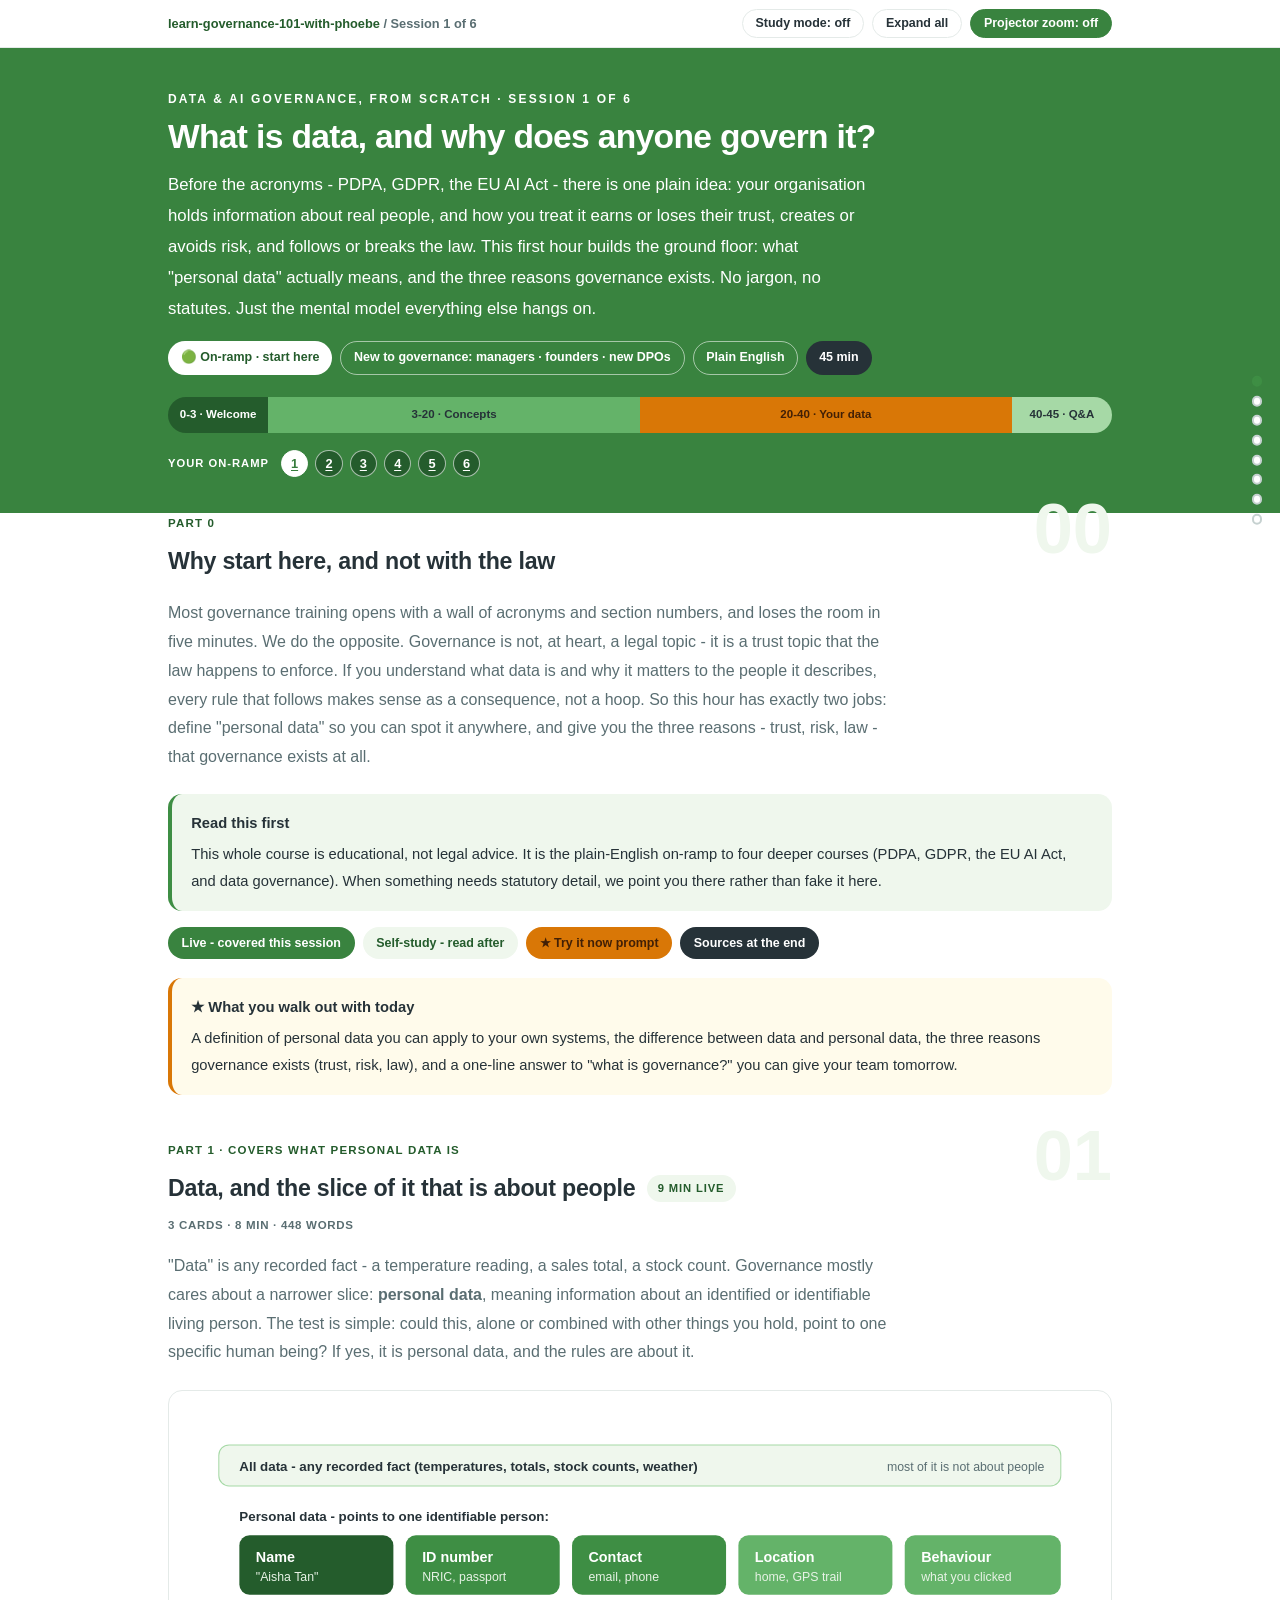
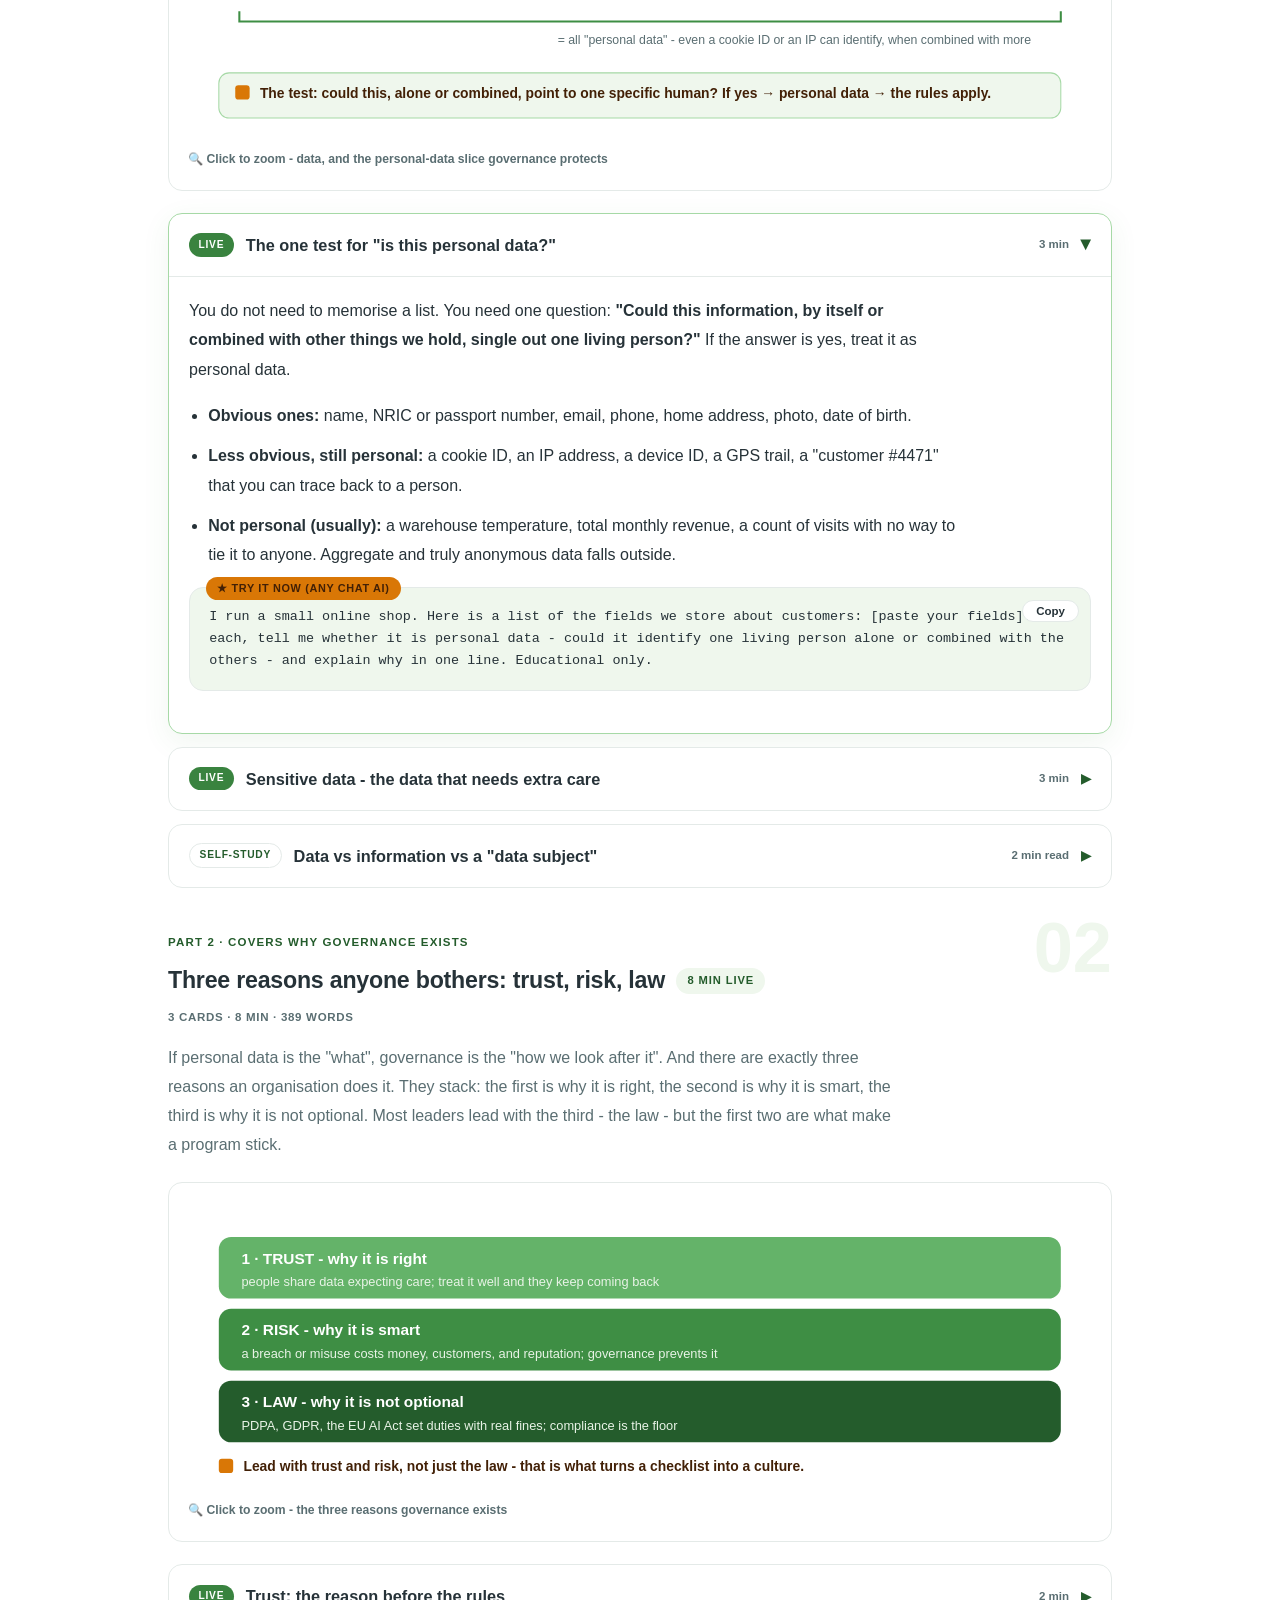
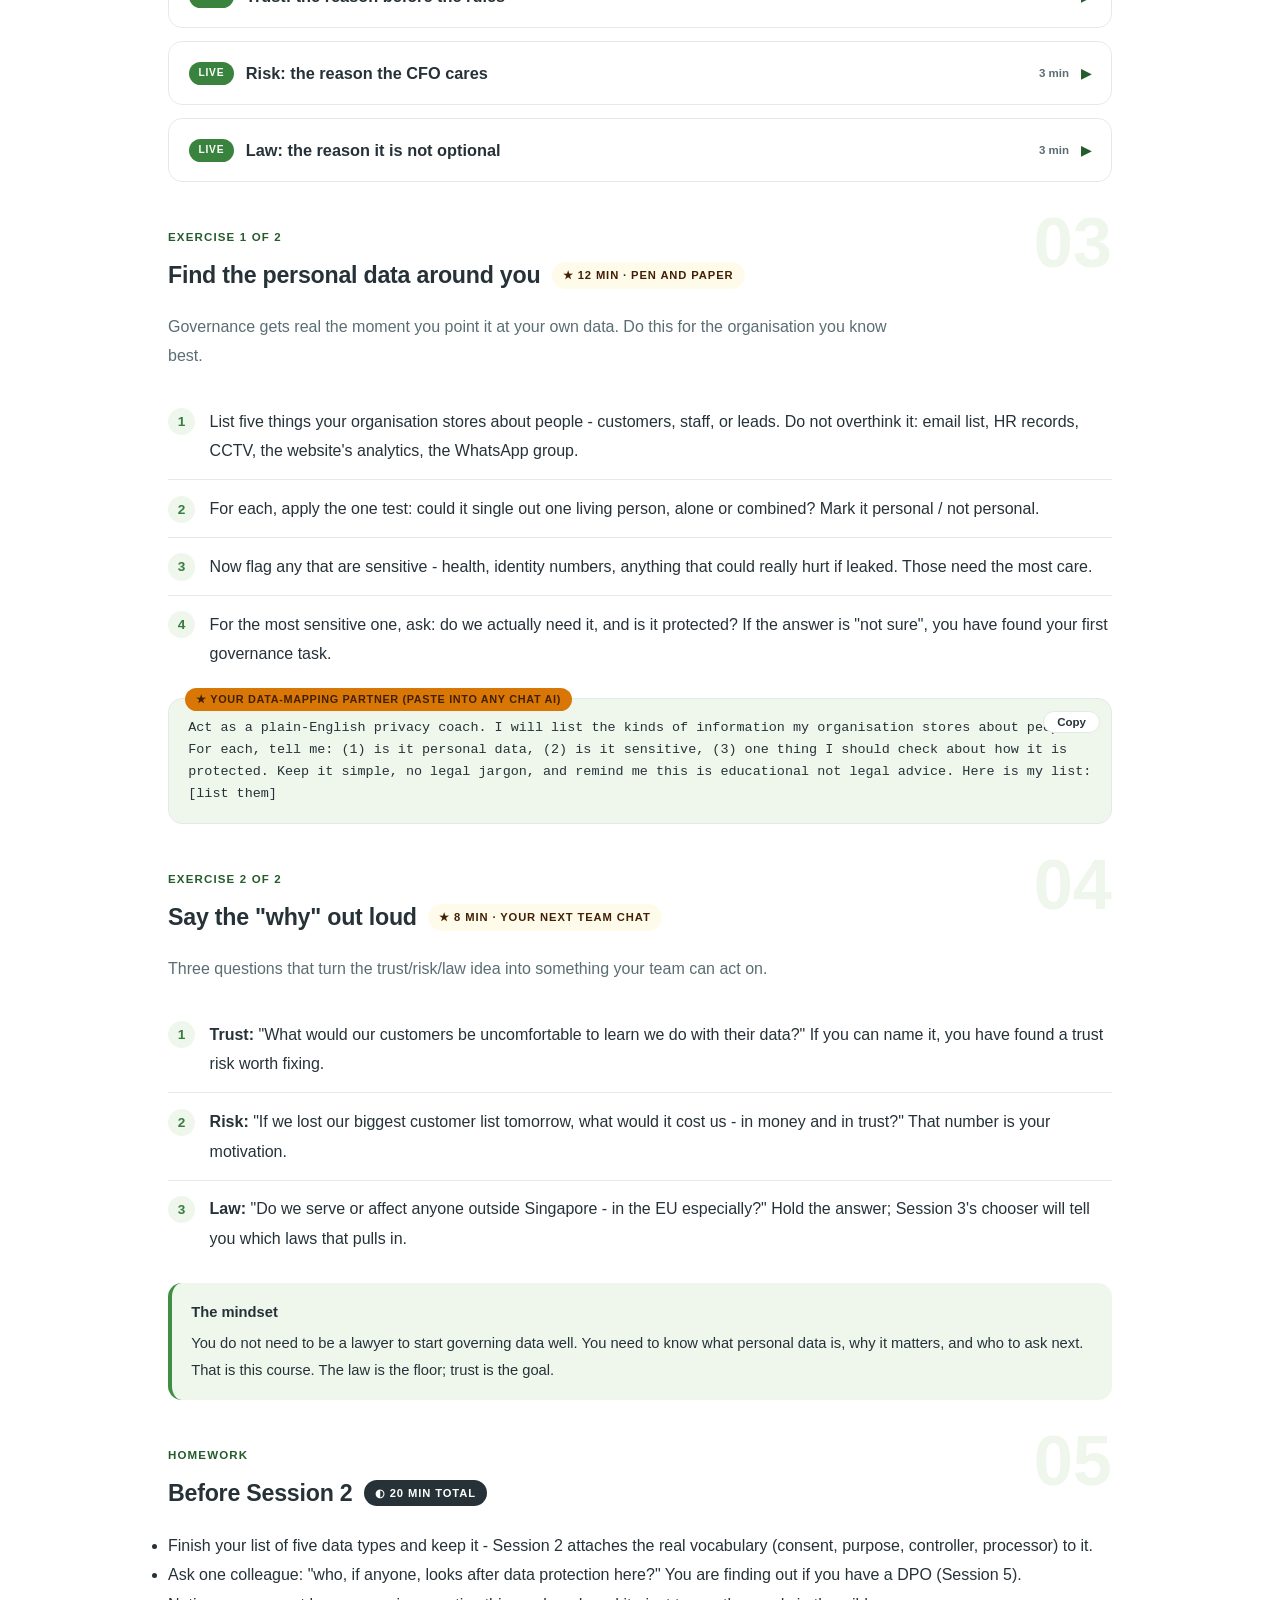
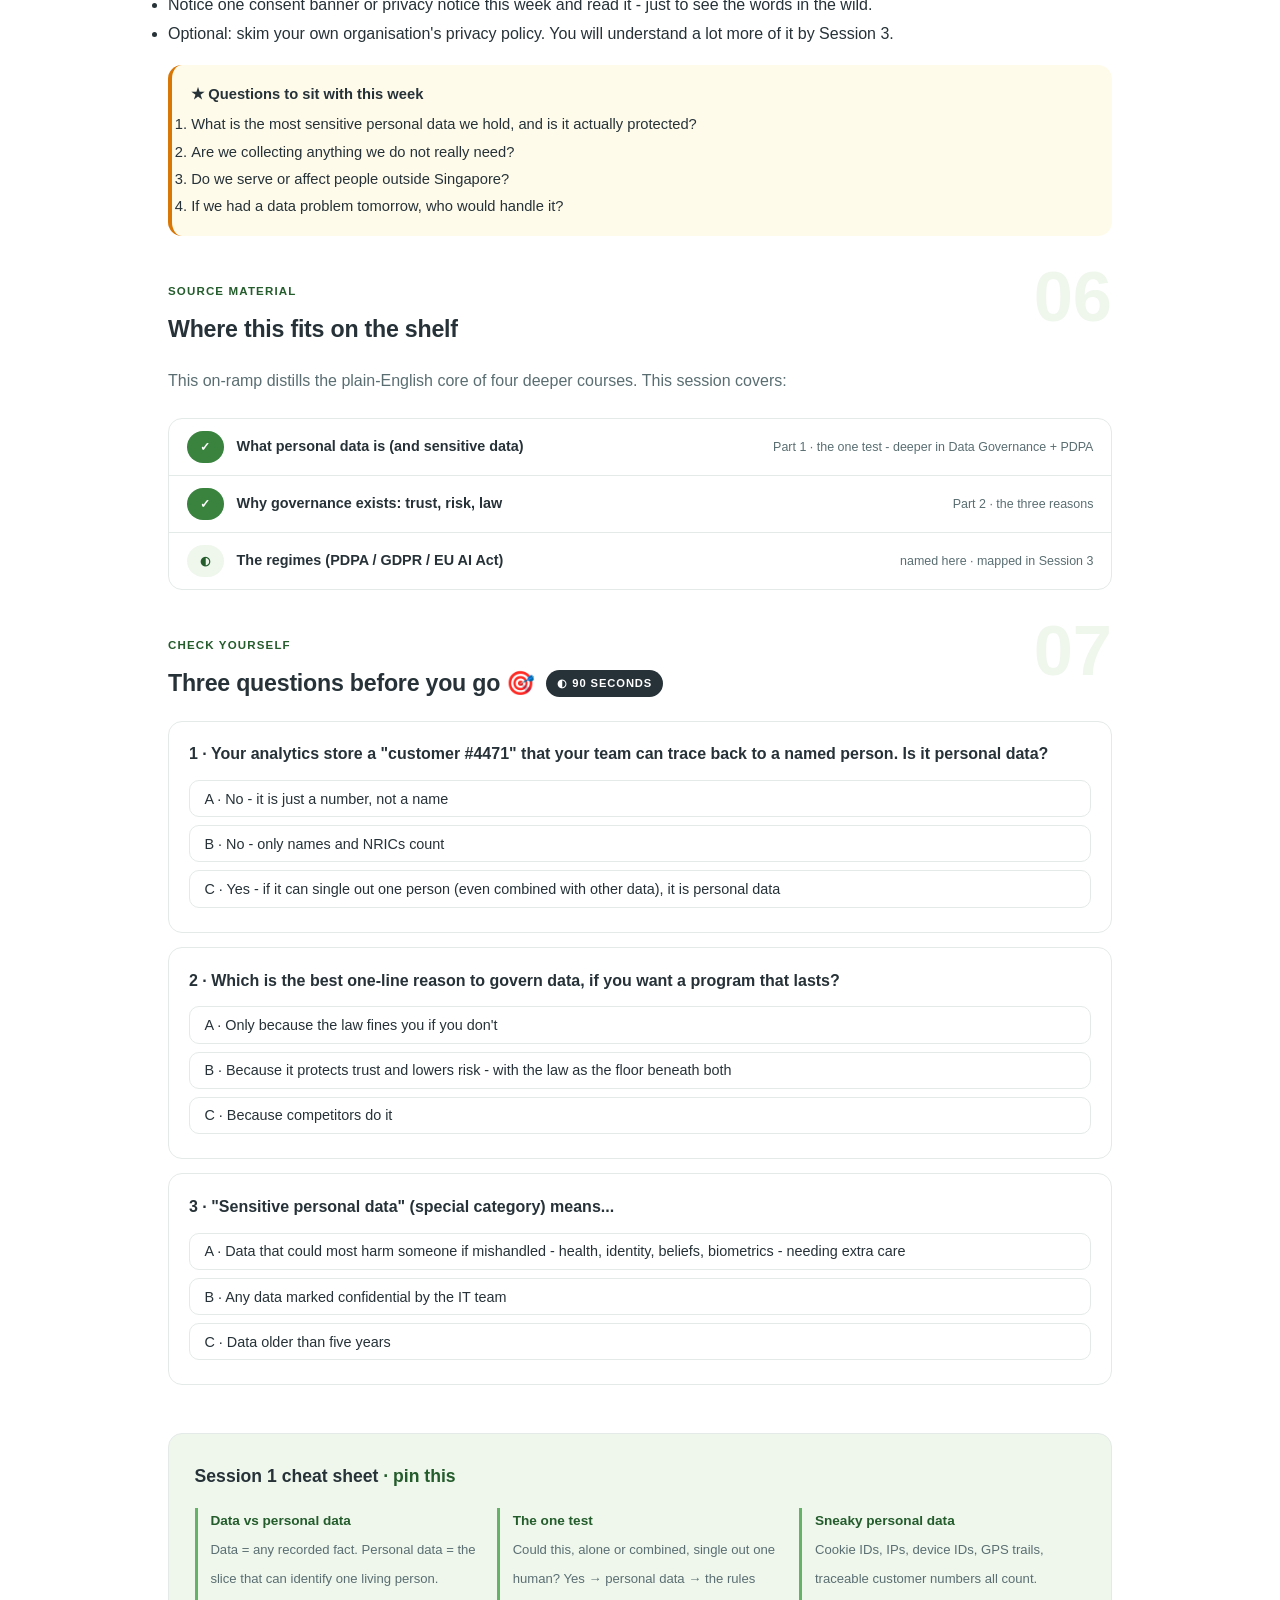
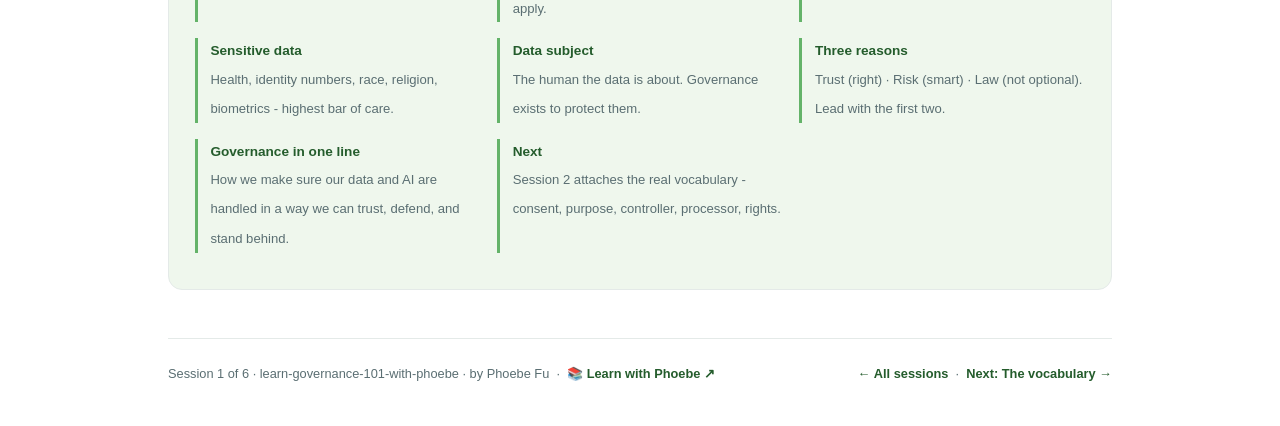
==== commit 7a1fd3e4: "Figure geometry: no line through a label, nothing out of its box Fixes every figure defect the CTM-c" ====
--- a/courses/a1-what-is-data.html
+++ b/courses/a1-what-is-data.html
@@ -82,7 +82,7 @@
         </style>
         <rect x="30" y="34" width="820" height="40" rx="10" fill="#EFF7ED" stroke="#A6D9A6"/>
         <text class="pdI" x="50" y="59">All data - any recorded fact (temperatures, totals, stock counts, weather)</text>
-        <text class="pdS" x="720" y="59">most of it is not about people</text>
+        <text class="pdS" x="834" y="59" text-anchor="end">most of it is not about people</text>
         <text class="pdI" x="50" y="108">Personal data - points to one identifiable person:</text>
         <rect x="50" y="122" width="150" height="58" rx="10" fill="#245C2C"/>
         <text class="pdT" x="66" y="148">Name</text><text class="pdW" x="66" y="167">"Aisha Tan"</text>
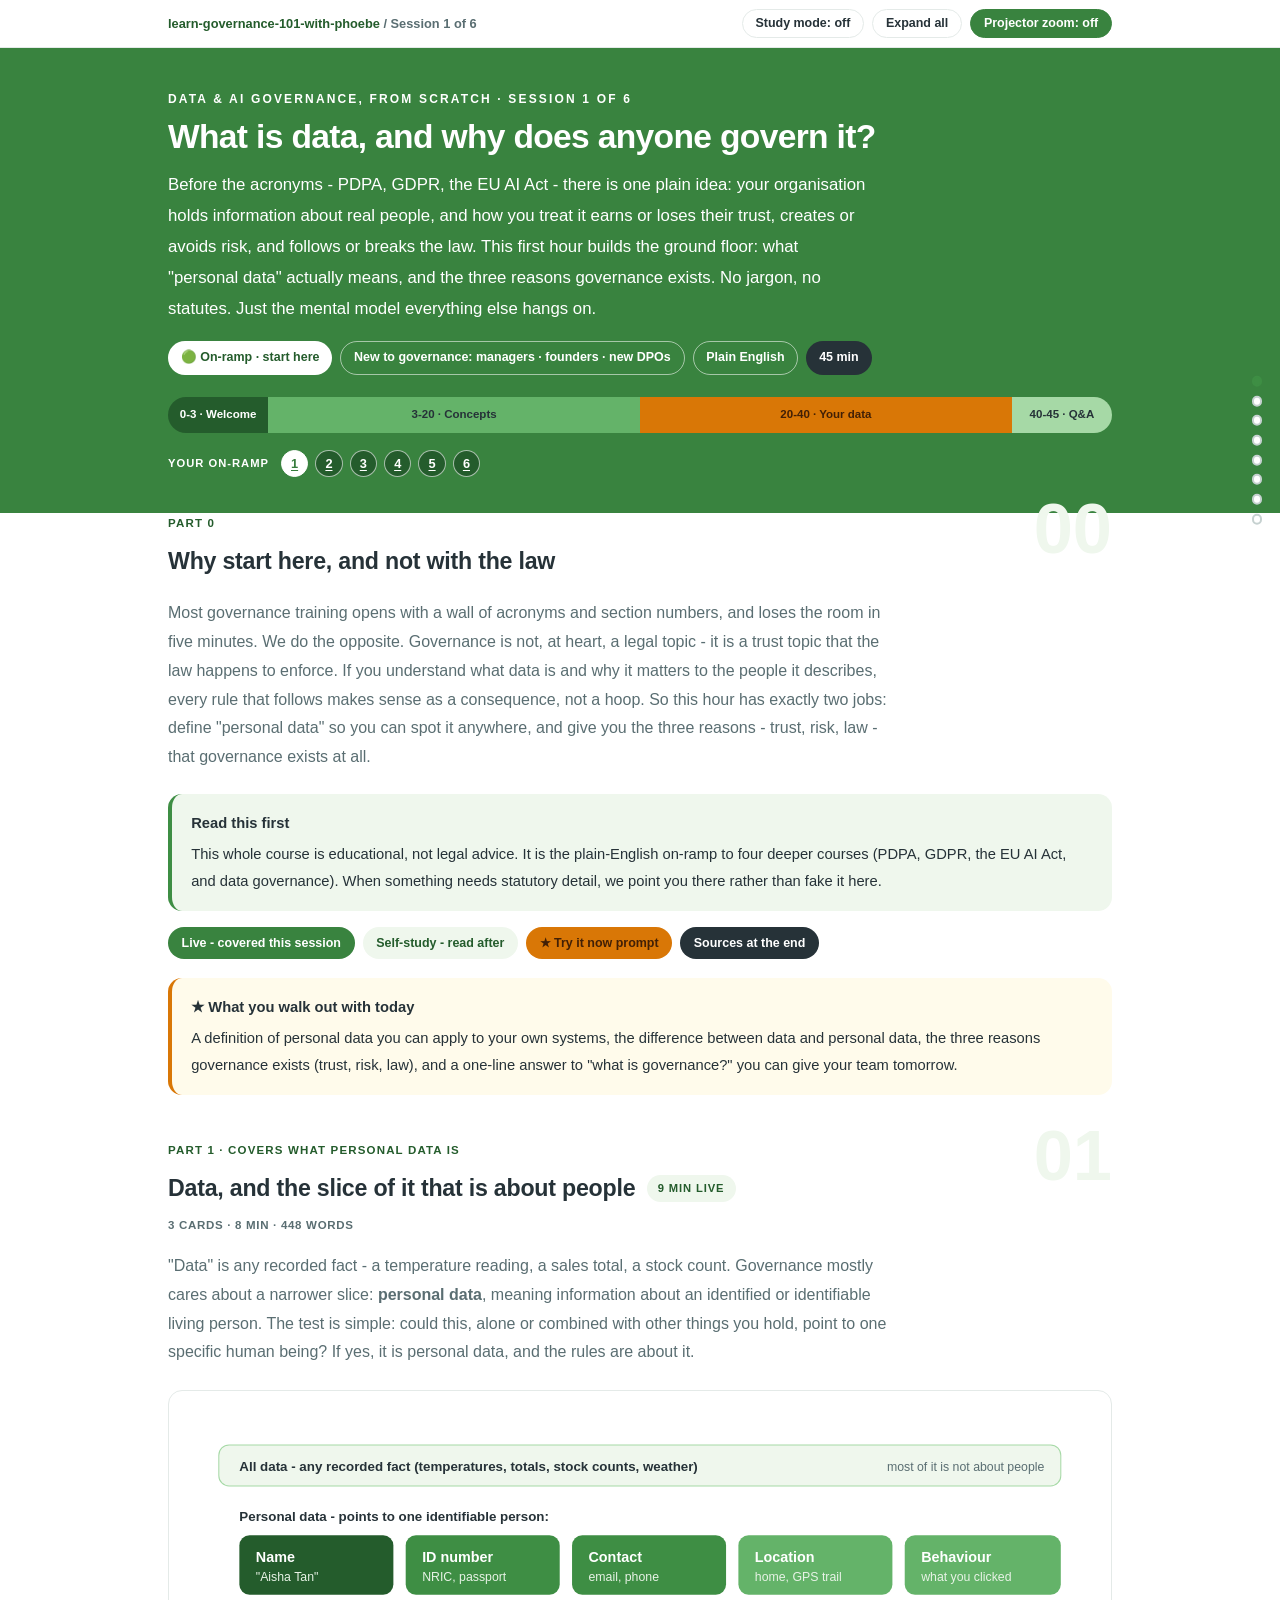
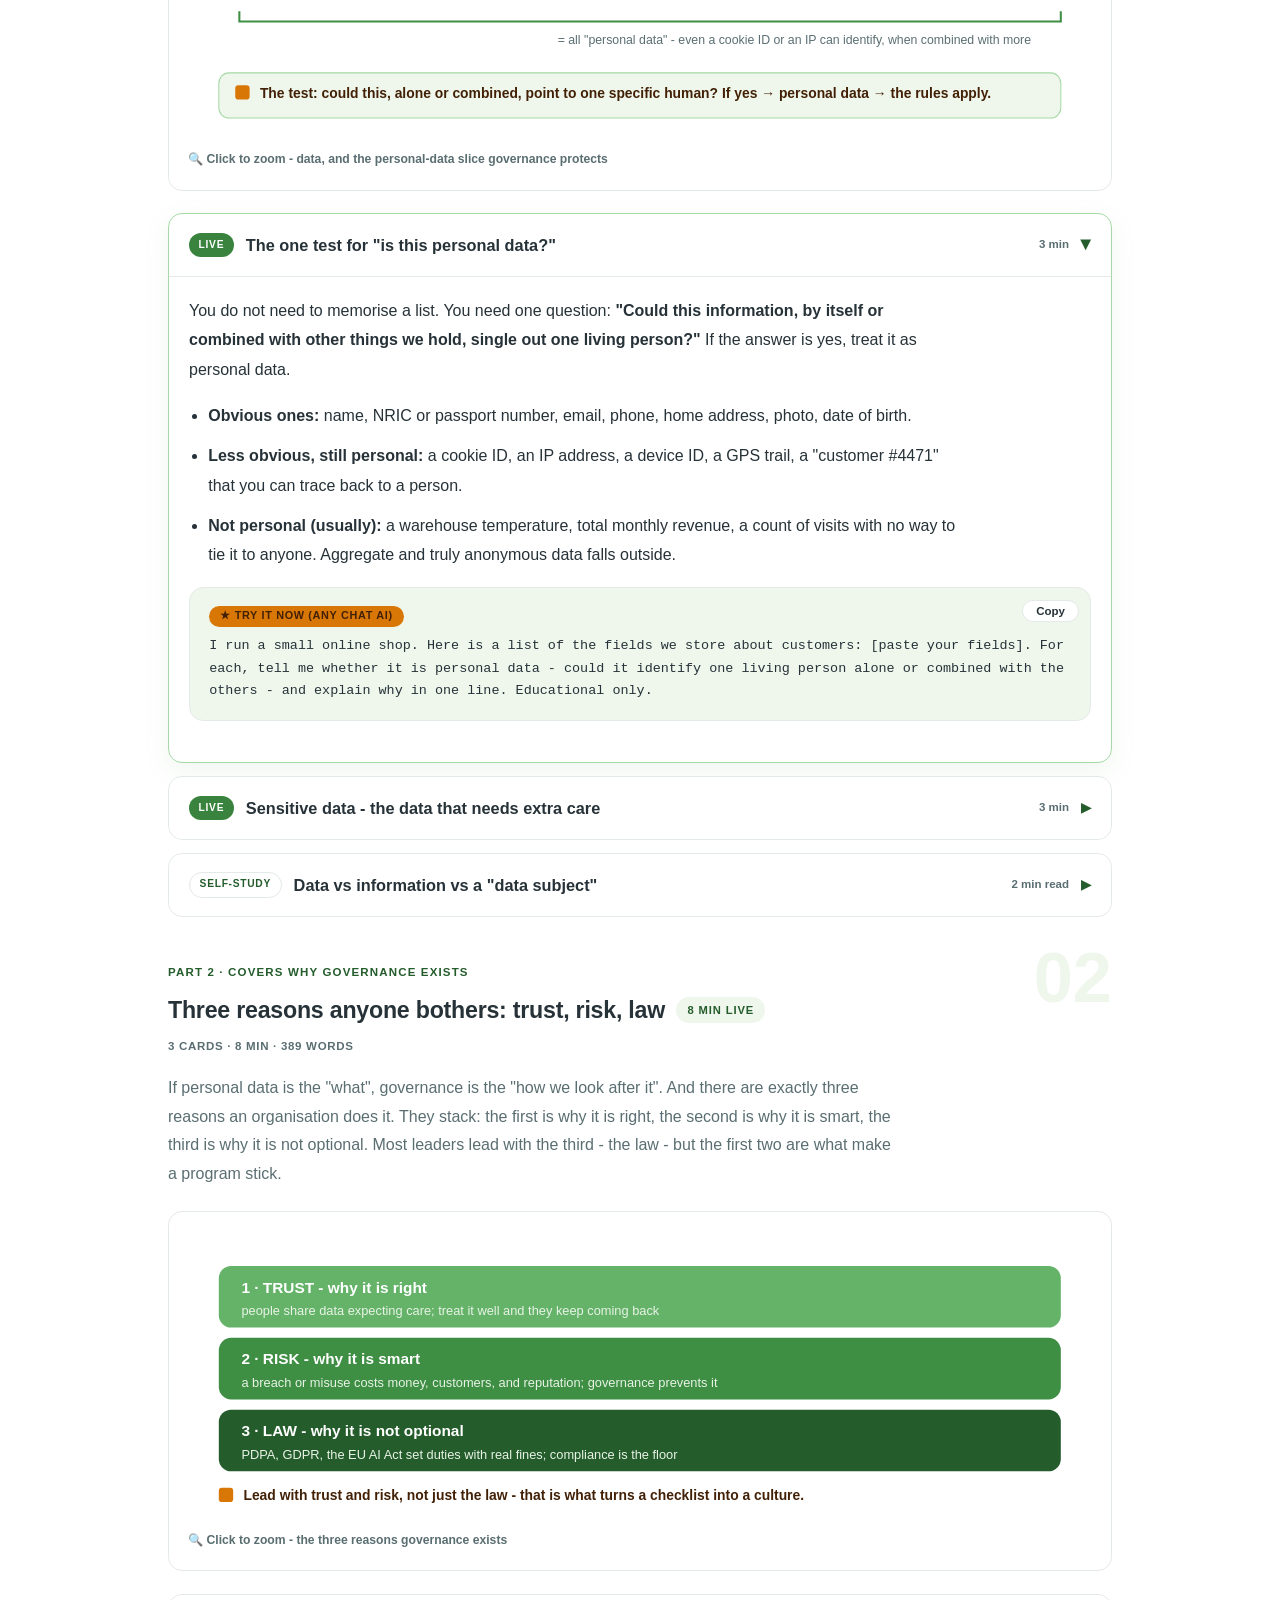
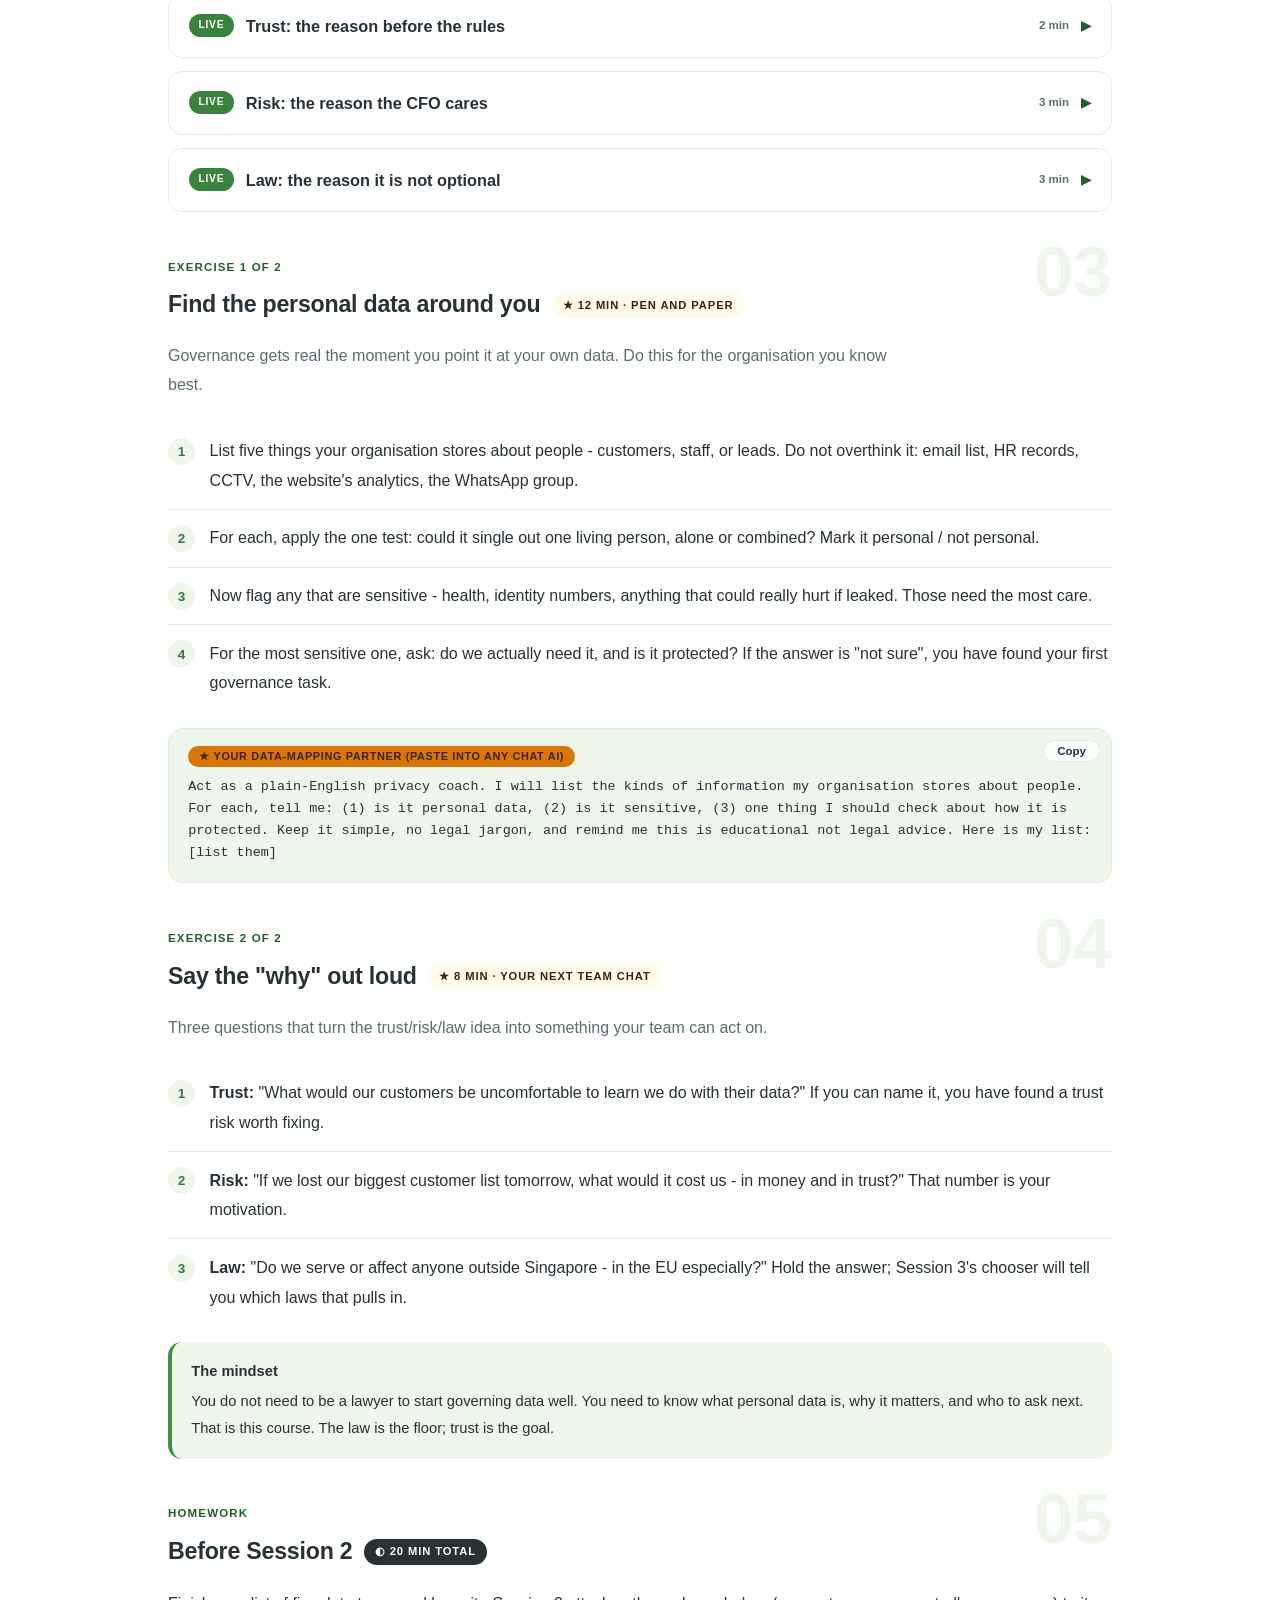
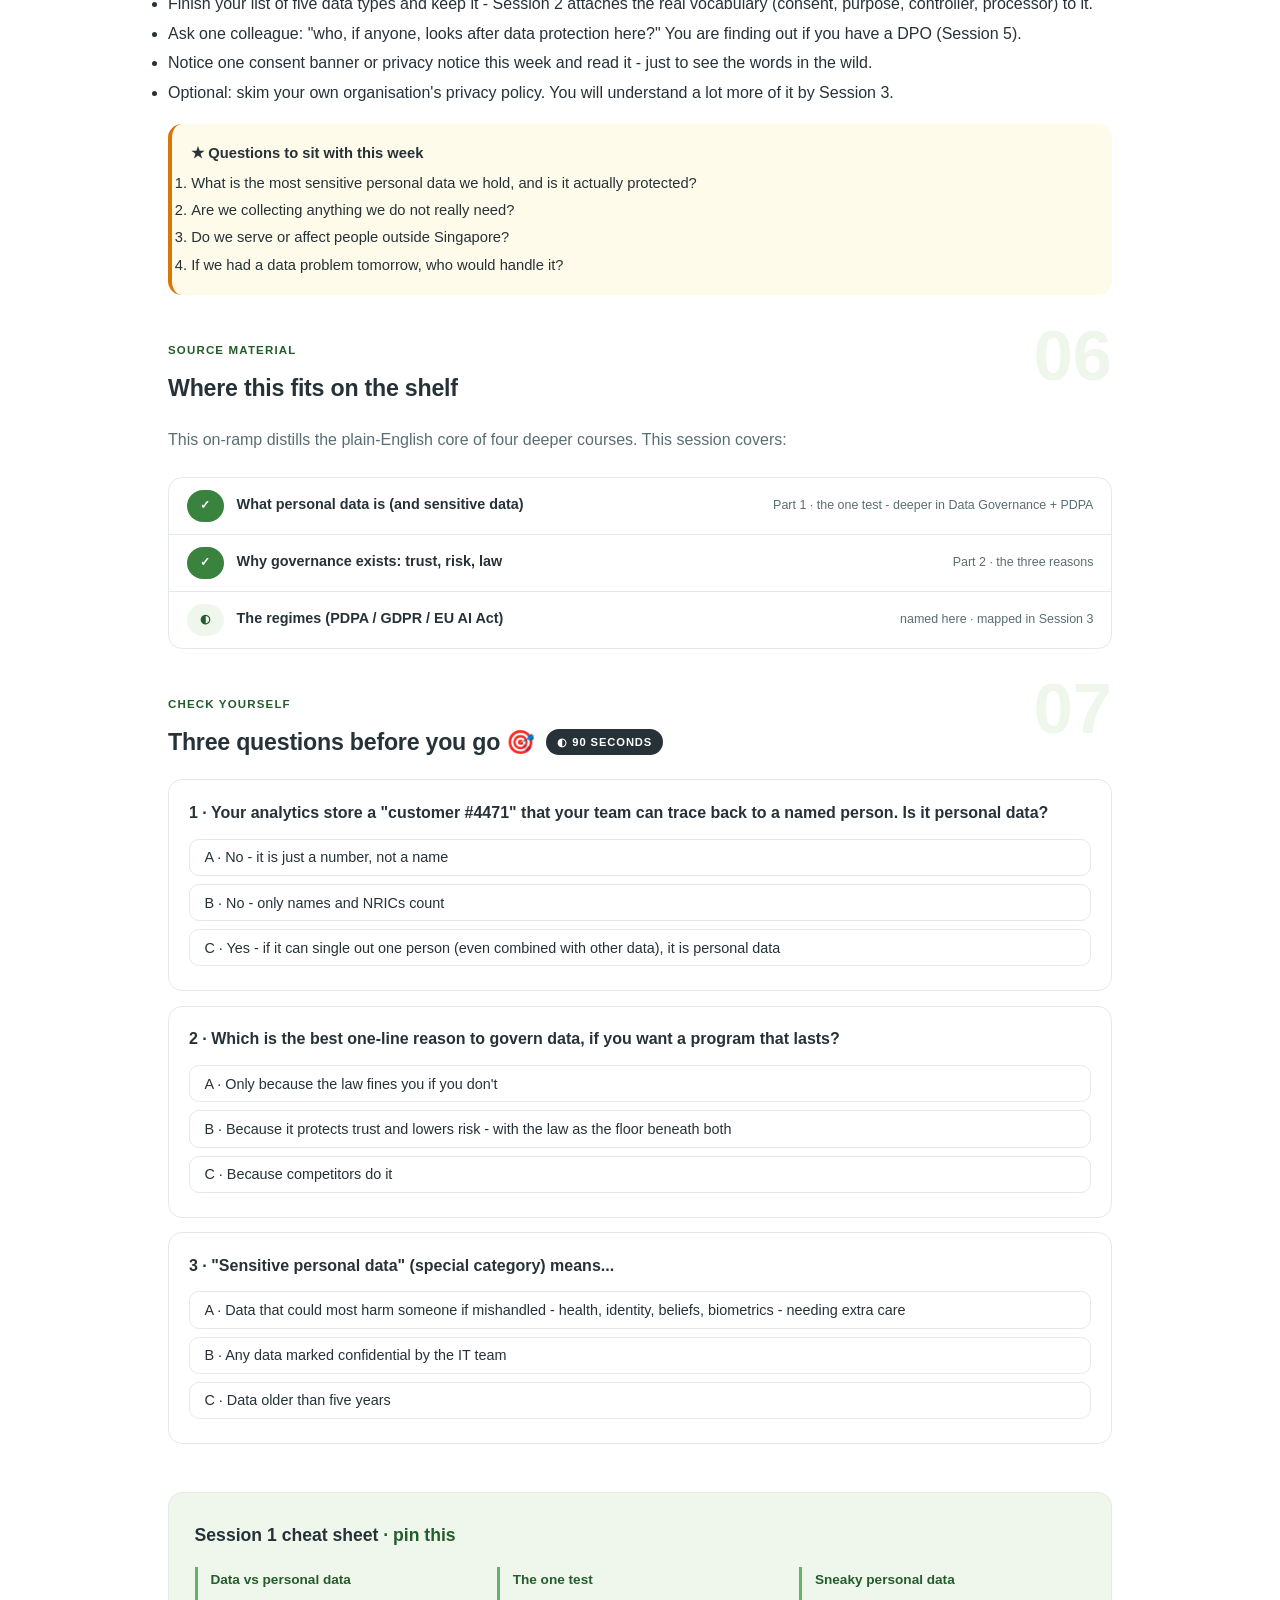
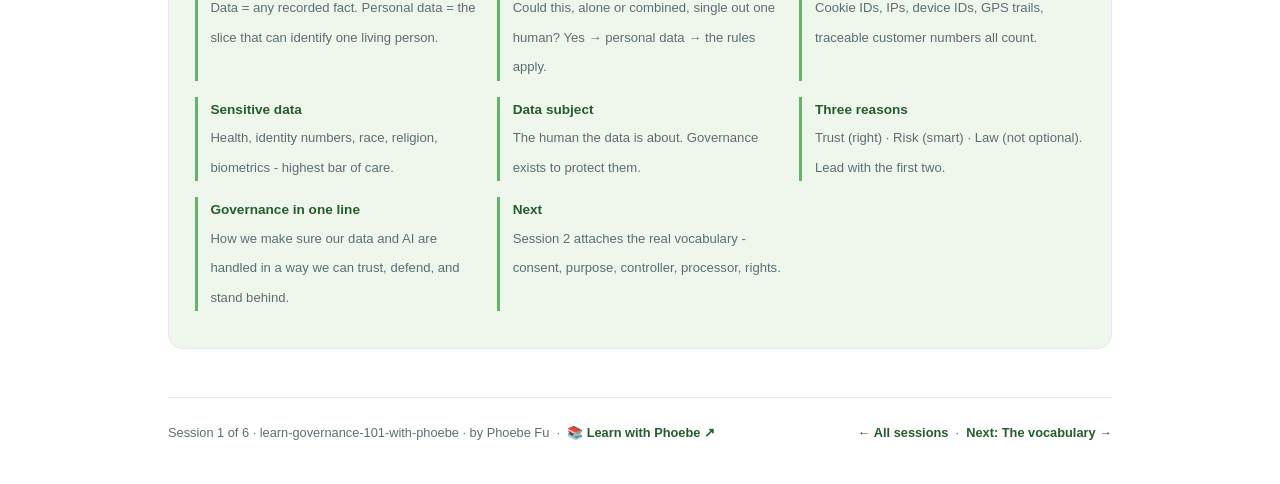
==== commit 7b0e79be: "Prompt-box label inside the box: overflow no longer cuts it in half The label hung 0.7rem above the " ====
--- a/courses/a1-what-is-data.html
+++ b/courses/a1-what-is-data.html
@@ -19,7 +19,7 @@
 <meta name="twitter:image" content="https://phoebefu6.github.io/learn-governance-101-with-phoebe/assets/og-cover.png">
 <!-- social:end -->
 <title>Session 1 · What is data, and why governance - learn governance 101 with phoebe</title>
-<link rel="stylesheet" href="../assets/style.css?v=31">
+<link rel="stylesheet" href="../assets/style.css?v=32">
 </head>
 <body>
 
--- a/assets/style.css
+++ b/assets/style.css
@@ -841,3 +841,8 @@
 .chip.audience { background: transparent; border-color: rgba(255,255,255,.55); }
 .journey a { background: var(--indigo-deep); border-color: rgba(255,255,255,.6); }
 .skip-link { background: var(--indigo-deep); }
+
+/* Prompt-box label sits inside the box (2026-10-12). Hanging it 0.7rem above the edge let any
+   overflow:auto parent cut it in half; in normal flow nothing can clip it. The right margin
+   keeps it clear of the Copy button; long labels wrap instead of running under it. */
+.prompt-box > .label{ position: static; display: table; margin: 0 5.2rem .55rem 0; white-space: normal; line-height: 1.45; }
